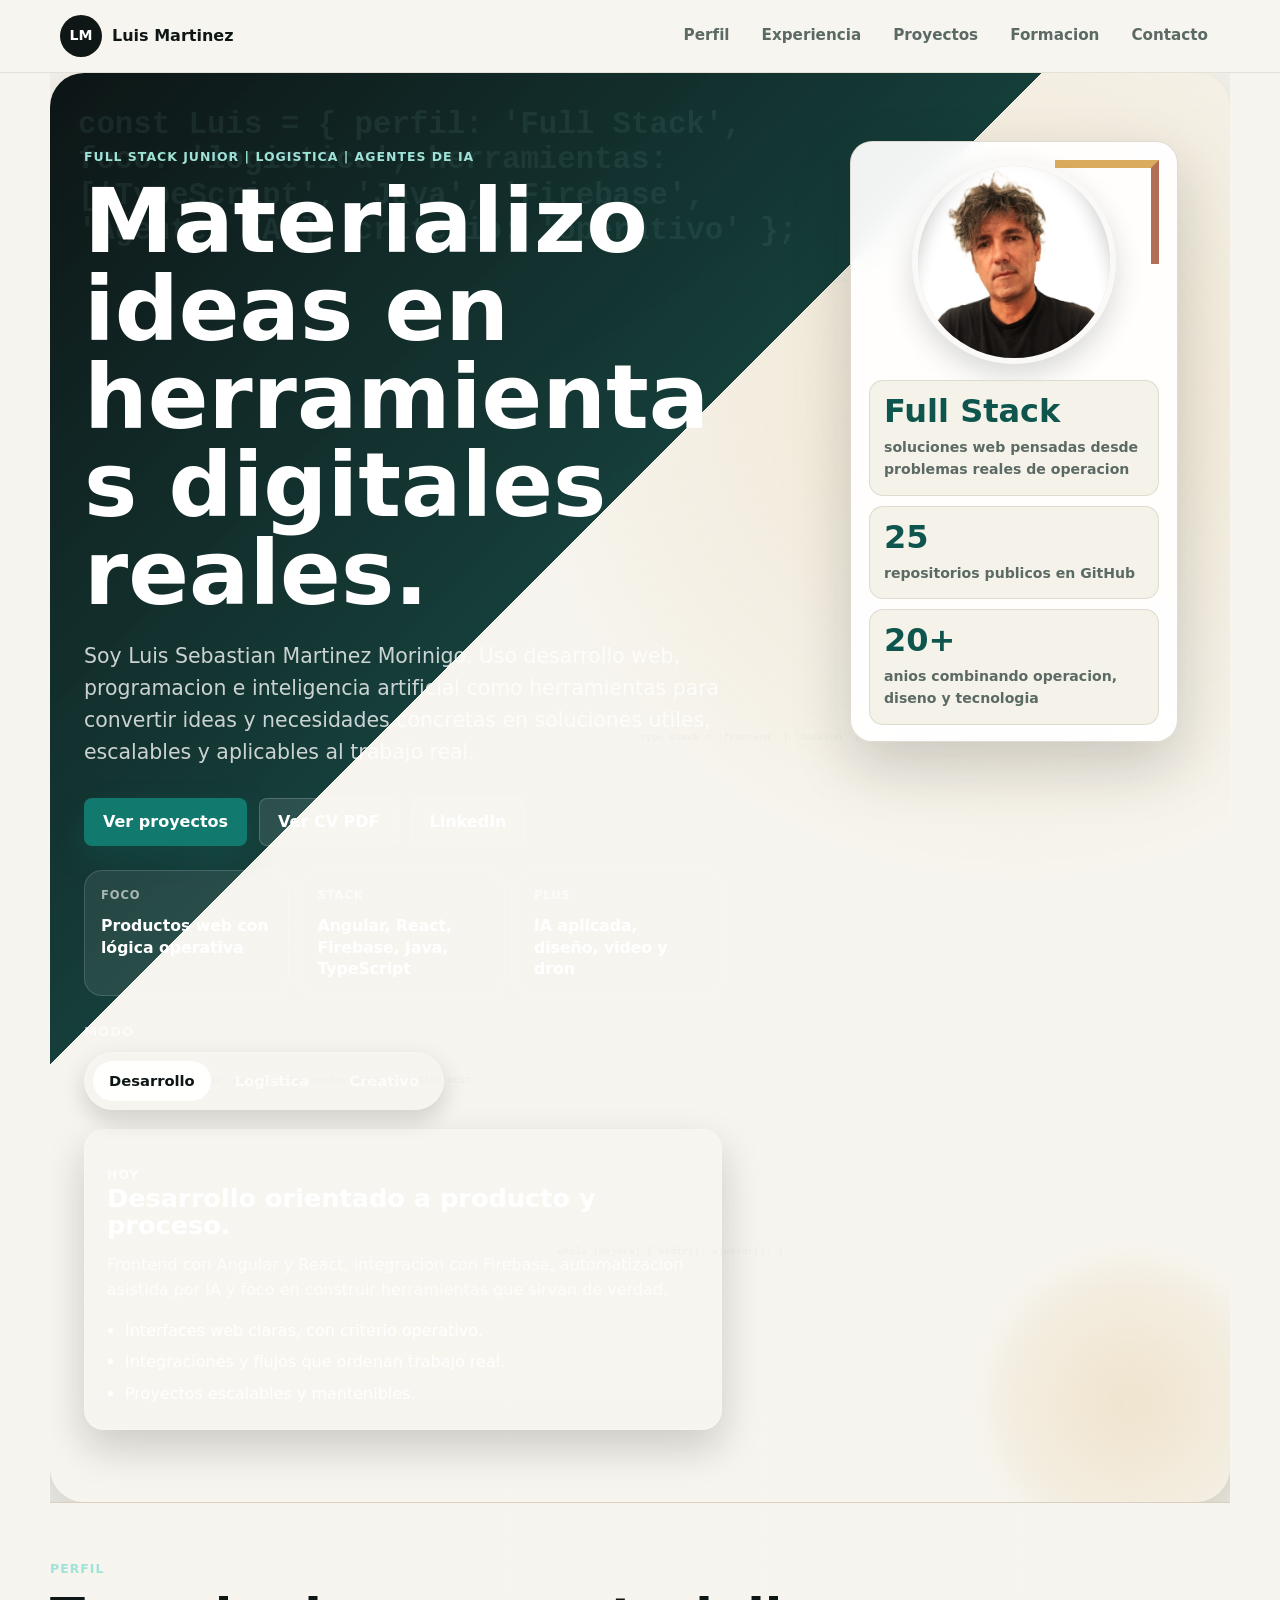
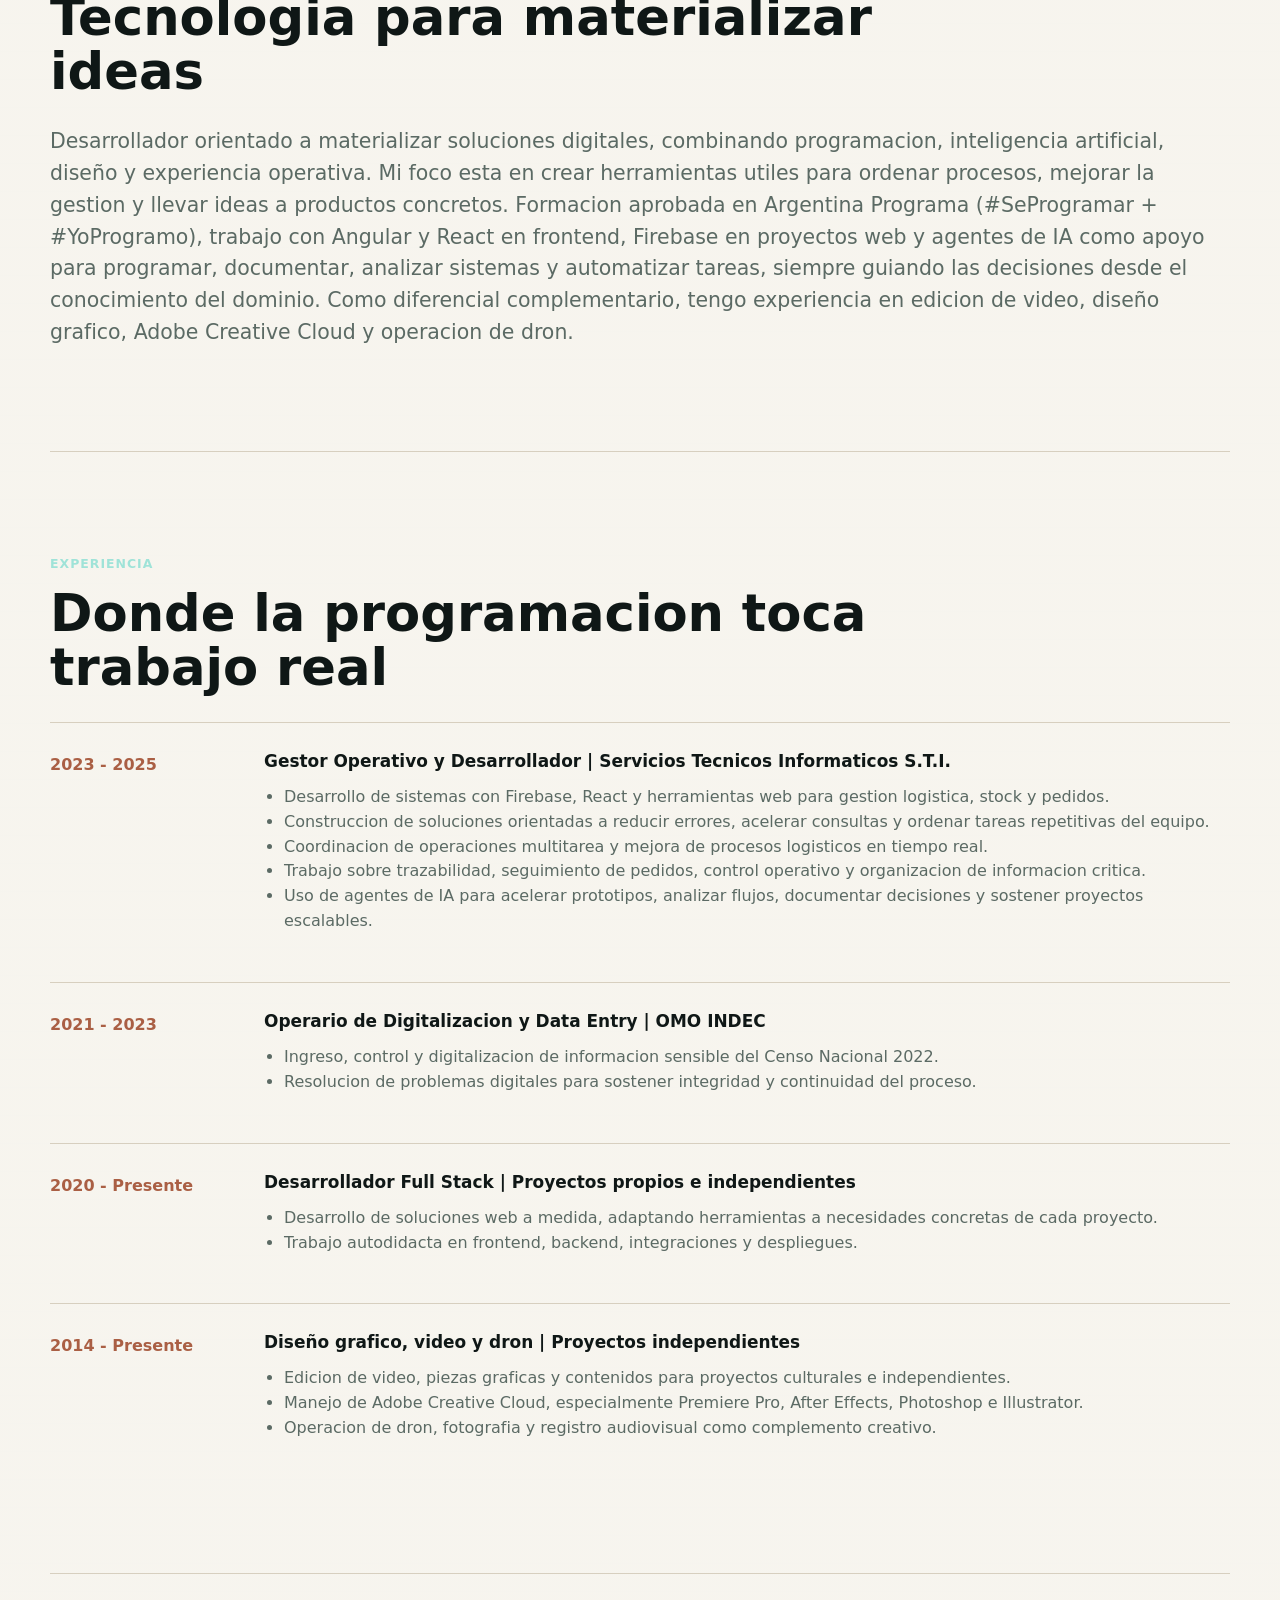
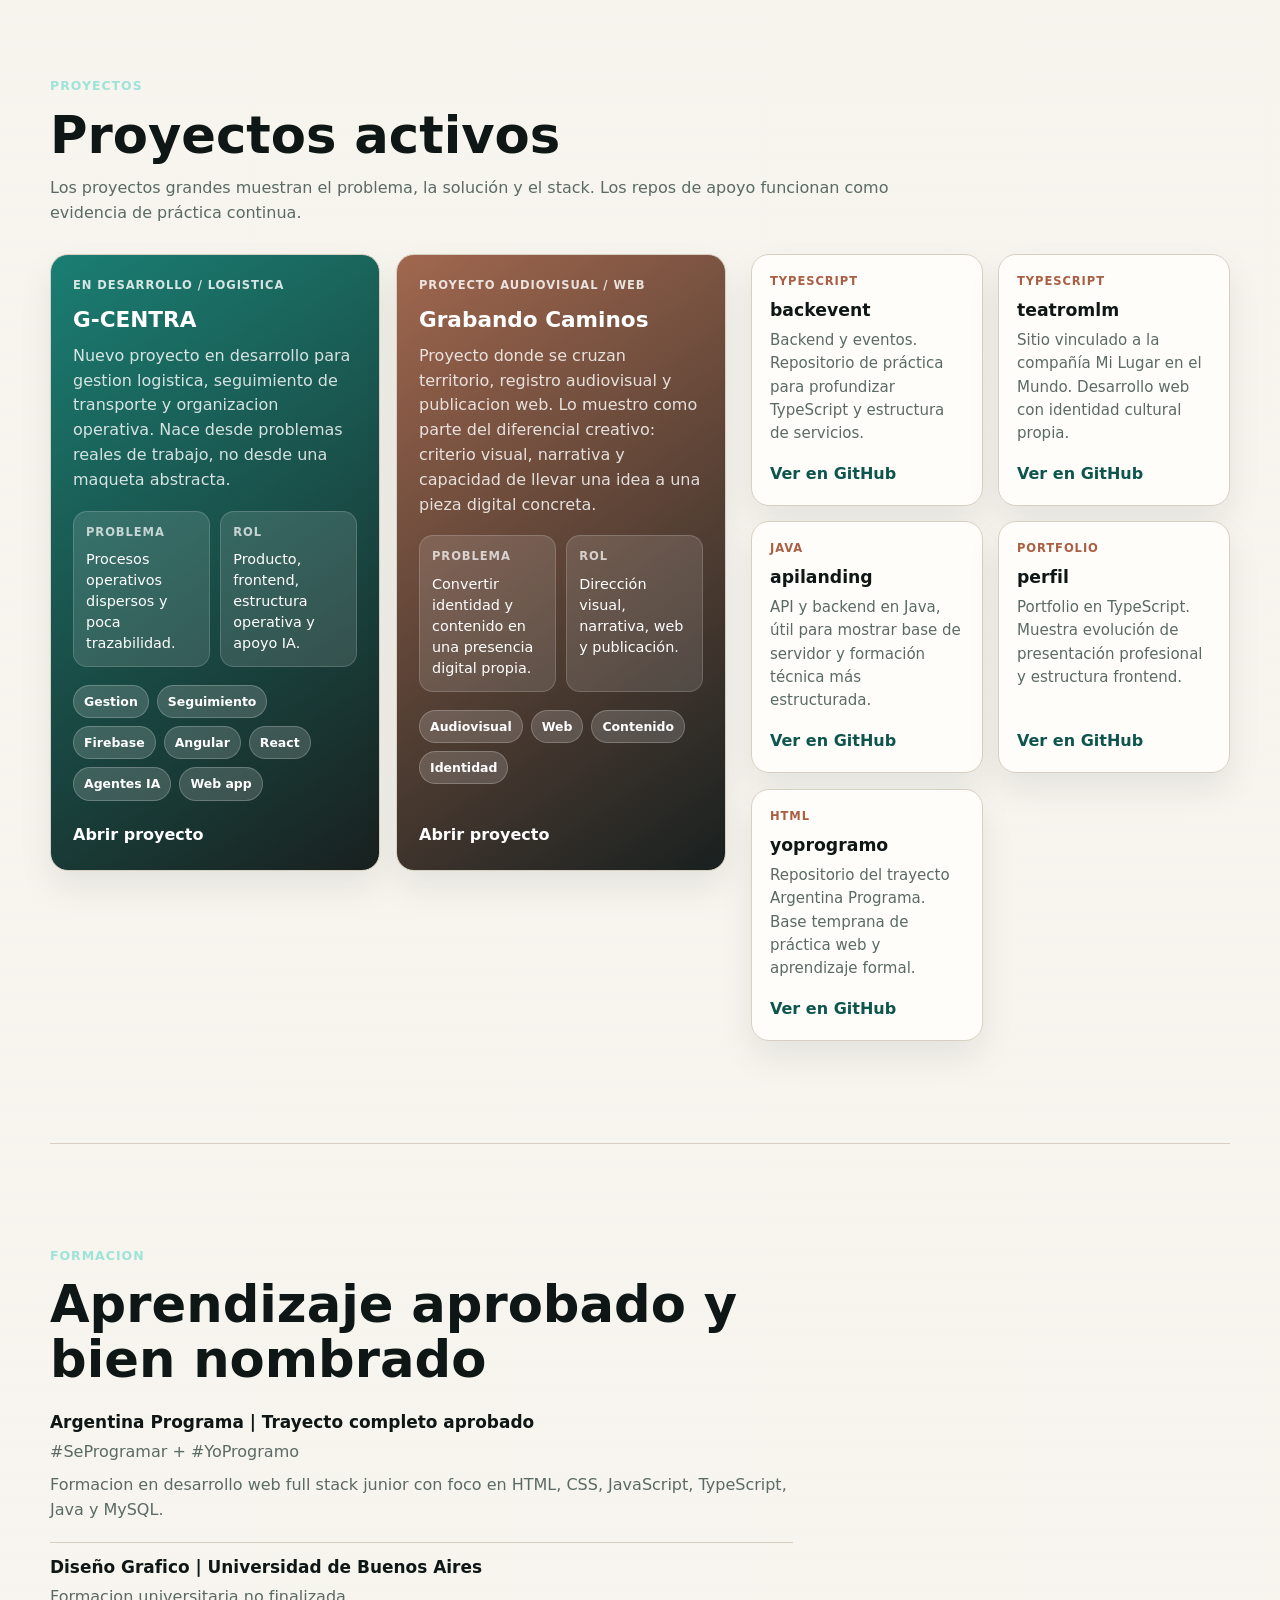
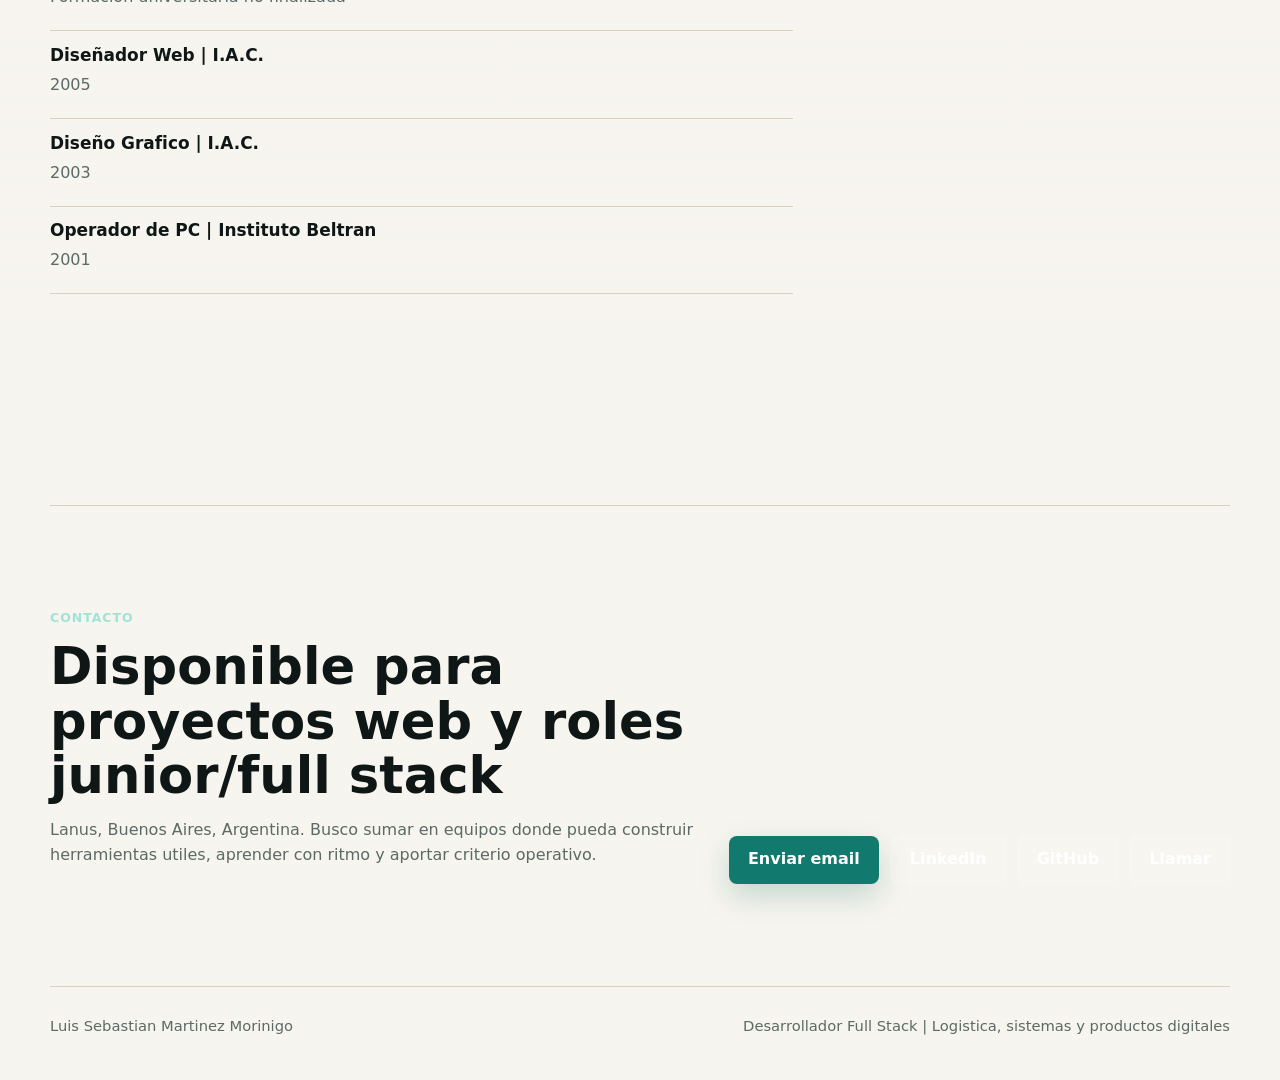
==== public/index.html @ f6c33ccc "Ajusta cortes y quiebres responsive del CV" ====
<!doctype html>
<html lang="es">
  <head>
    <meta charset="utf-8" />
    <meta name="viewport" content="width=device-width, initial-scale=1" />
    <meta
      name="description"
      content="CV web de Luis Sebastian Martinez Morinigo, desarrollador full stack con experiencia en logistica, digitalizacion de procesos y produccion audiovisual."
    />
    <title>Luis Martinez | Desarrollador Full Stack</title>
    <link rel="stylesheet" href="./styles.css?v=13" />
  </head>
  <body class="portfolio-cv">
    <header class="site-header" id="inicio">
      <nav class="nav" aria-label="Navegacion principal">
        <a class="brand" href="#inicio" aria-label="Ir al inicio">
          <span class="brand-mark">LM</span>
          <span>Luis Martinez</span>
        </a>
        <button class="menu-button" type="button" aria-label="Abrir menu" aria-expanded="false">
          <span></span>
          <span></span>
          <span></span>
        </button>
        <div class="nav-links">
          <a href="#perfil">Perfil</a>
          <a href="#experiencia">Experiencia</a>
          <a href="#proyectos">Proyectos</a>
          <a href="#formacion">Formacion</a>
          <a href="#contacto">Contacto</a>
        </div>
      </nav>
    </header>

    <main>
      <section class="hero" aria-labelledby="hero-title">
        <div class="hero-surface" aria-hidden="true"></div>
        <div class="code-rain" aria-hidden="true">
          <span>const rutas = monitor('logistica');</span>
          <span>agent.plan({ contexto: 'operacion', foco: 'trazabilidad' });</span>
          <span>SELECT estado, destino FROM envios ORDER BY salida DESC;</span>
          <span>if (problemaReal) buildSolution();</span>
          <span>type Stack = 'frontend' | 'backend' | 'firebase';</span>
          <span>while (mejora) { medir(); ajustar(); }</span>
        </div>
        <div class="hero-copy reveal-item">
          <p class="eyebrow">Full Stack Junior | Logistica | Agentes de IA</p>
          <h1 id="hero-title">Materializo ideas en herramientas digitales reales.</h1>
          <p class="hero-text">
            Soy Luis Sebastian Martinez Morinigo. Uso desarrollo web, programacion
            e inteligencia artificial como herramientas para convertir ideas y
            necesidades concretas en soluciones utiles, escalables y aplicables al
            trabajo real.
          </p>
          <div class="hero-actions">
            <a class="button primary" href="#proyectos">Ver proyectos</a>
            <a class="button secondary" href="./assets/Luis-Martinez-CV.pdf" target="_blank" rel="noreferrer">
              Ver CV PDF
            </a>
            <a class="button secondary" href="https://www.linkedin.com/in/luis-sebastian-morinigo-61b12622a/" target="_blank" rel="noreferrer">
              LinkedIn
            </a>
          </div>

          <div class="hero-strip">
            <article>
              <span class="strip-label">Foco</span>
              <strong>Productos web con lógica operativa</strong>
            </article>
            <article>
              <span class="strip-label">Stack</span>
              <strong>Angular, React, Firebase, Java, TypeScript</strong>
            </article>
            <article>
              <span class="strip-label">Plus</span>
              <strong>IA aplicada, diseño, video y dron</strong>
            </article>
          </div>

          <div class="focus-switcher reveal-item" aria-label="Cambiar foco del perfil">
            <span class="switcher-label">Modo</span>
            <div class="segmented-control" role="tablist" aria-label="Foco profesional">
              <button class="segment is-active" type="button" role="tab" aria-selected="true" data-focus-trigger="desarrollo">Desarrollo</button>
              <button class="segment" type="button" role="tab" aria-selected="false" data-focus-trigger="logistica">Logistica</button>
              <button class="segment" type="button" role="tab" aria-selected="false" data-focus-trigger="creativo">Creativo</button>
            </div>
          </div>

          <div class="focus-panels reveal-item">
            <article class="focus-panel is-active" data-focus-panel="desarrollo">
              <p class="focus-kicker">Hoy</p>
              <h2>Desarrollo orientado a producto y proceso.</h2>
              <p>
                Frontend con Angular y React, integracion con Firebase, automatizacion asistida por IA
                y foco en construir herramientas que sirvan de verdad.
              </p>
              <ul class="focus-points">
                <li>Interfaces web claras, con criterio operativo.</li>
                <li>Integraciones y flujos que ordenan trabajo real.</li>
                <li>Proyectos escalables y mantenibles.</li>
              </ul>
            </article>

            <article class="focus-panel" data-focus-panel="logistica">
              <p class="focus-kicker">Experiencia</p>
              <h2>Operacion, trazabilidad y mejora continua.</h2>
              <p>
                Mi base viene de coordinar tareas, ordenar informacion critica, seguir pedidos
                y entender cómo se rompe un proceso cuando la herramienta no acompaña.
              </p>
              <ul class="focus-points">
                <li>Stock, pedidos y seguimiento.</li>
                <li>Procesos multitarea en tiempo real.</li>
                <li>Herramientas pensadas desde el uso cotidiano.</li>
              </ul>
            </article>

            <article class="focus-panel" data-focus-panel="creativo">
              <p class="focus-kicker">Diferencial</p>
              <h2>Diseño, video y narrativa como capa extra.</h2>
              <p>
                Sumé audiovisual, diseño grafico y dron como herramientas para comunicar mejor,
                presentar mejor y construir experiencias digitales con mas identidad.
              </p>
              <ul class="focus-points">
                <li>Adobe Creative Cloud y edición.</li>
                <li>Mirada visual para productos digitales.</li>
                <li>Capacidad de contar y mostrar proyectos.</li>
              </ul>
            </article>
          </div>
        </div>

        <aside class="hero-panel reveal-item" aria-label="Resumen profesional">
          <img
            class="avatar"
            src="./assets/foto-luis-v5.jpeg"
            alt="Foto de perfil de Luis Martinez"
          />
          <div class="metric-grid">
            <div>
              <strong>Full Stack</strong>
              <span>soluciones web pensadas desde problemas reales de operacion</span>
            </div>
            <div>
              <strong>25</strong>
              <span>repositorios publicos en GitHub</span>
            </div>
            <div>
              <strong>20+</strong>
              <span>anios combinando operacion, diseno y tecnologia</span>
            </div>
          </div>
        </aside>
      </section>

      <section class="section compact" id="perfil" aria-labelledby="perfil-title">
        <div class="section-heading">
          <p class="eyebrow">Perfil</p>
            <h2 id="perfil-title">Tecnologia para materializar ideas</h2>
        </div>
        <p class="lead">
          Desarrollador orientado a materializar soluciones digitales, combinando
          programacion, inteligencia artificial, diseño y experiencia operativa.
          Mi foco esta en crear herramientas utiles para ordenar procesos,
          mejorar la gestion y llevar ideas a productos concretos. Formacion
          aprobada en Argentina Programa (#SeProgramar + #YoProgramo), trabajo
          con Angular y React en frontend, Firebase en proyectos web y agentes de
          IA como apoyo para programar, documentar, analizar sistemas y
          automatizar tareas, siempre guiando las decisiones desde el conocimiento
          del dominio. Como diferencial complementario, tengo experiencia en
          edicion de video, diseño grafico, Adobe Creative Cloud y operacion de
          dron.
        </p>
      </section>

      <section class="section" id="experiencia" aria-labelledby="experiencia-title">
        <div class="section-heading">
          <p class="eyebrow">Experiencia</p>
          <h2 id="experiencia-title">Donde la programacion toca trabajo real</h2>
        </div>

        <div class="timeline">
          <article class="timeline-item reveal-item">
            <div class="timeline-date">2023 - 2025</div>
            <div class="timeline-content">
              <h3>Gestor Operativo y Desarrollador | Servicios Tecnicos Informaticos S.T.I.</h3>
              <ul>
                <li>Desarrollo de sistemas con Firebase, React y herramientas web para gestion logistica, stock y pedidos.</li>
                <li>Construccion de soluciones orientadas a reducir errores, acelerar consultas y ordenar tareas repetitivas del equipo.</li>
                <li>Coordinacion de operaciones multitarea y mejora de procesos logisticos en tiempo real.</li>
                <li>Trabajo sobre trazabilidad, seguimiento de pedidos, control operativo y organizacion de informacion critica.</li>
                <li>Uso de agentes de IA para acelerar prototipos, analizar flujos, documentar decisiones y sostener proyectos escalables.</li>
              </ul>
            </div>
          </article>

          <article class="timeline-item reveal-item">
            <div class="timeline-date">2021 - 2023</div>
            <div class="timeline-content">
              <h3>Operario de Digitalizacion y Data Entry | OMO INDEC</h3>
              <ul>
                <li>Ingreso, control y digitalizacion de informacion sensible del Censo Nacional 2022.</li>
                <li>Resolucion de problemas digitales para sostener integridad y continuidad del proceso.</li>
              </ul>
            </div>
          </article>

          <article class="timeline-item reveal-item">
            <div class="timeline-date">2020 - Presente</div>
            <div class="timeline-content">
              <h3>Desarrollador Full Stack | Proyectos propios e independientes</h3>
              <ul>
                <li>Desarrollo de soluciones web a medida, adaptando herramientas a necesidades concretas de cada proyecto.</li>
                <li>Trabajo autodidacta en frontend, backend, integraciones y despliegues.</li>
              </ul>
            </div>
          </article>

          <article class="timeline-item reveal-item">
            <div class="timeline-date">2014 - Presente</div>
            <div class="timeline-content">
              <h3>Diseño grafico, video y dron | Proyectos independientes</h3>
              <ul>
                <li>Edicion de video, piezas graficas y contenidos para proyectos culturales e independientes.</li>
                <li>Manejo de Adobe Creative Cloud, especialmente Premiere Pro, After Effects, Photoshop e Illustrator.</li>
                <li>Operacion de dron, fotografia y registro audiovisual como complemento creativo.</li>
              </ul>
            </div>
          </article>
        </div>
      </section>

      <section class="section" id="proyectos" aria-labelledby="proyectos-title">
        <div class="section-heading">
          <p class="eyebrow">Proyectos</p>
          <h2 id="proyectos-title">Proyectos activos</h2>
          <p class="section-intro">
            Los proyectos grandes muestran el problema, la solución y el stack. Los repos de apoyo
            funcionan como evidencia de práctica continua.
          </p>
        </div>

        <div class="project-layout">
          <div class="project-featured-grid">
            <article class="project-card featured reveal-item">
              <div class="project-tag">En desarrollo / logistica</div>
              <h3>G-CENTRA</h3>
              <p>
                Nuevo proyecto en desarrollo para gestion logistica, seguimiento de
                transporte y organizacion operativa. Nace desde problemas reales de
                trabajo, no desde una maqueta abstracta.
              </p>
              <dl class="case-meta">
                <div>
                  <dt>Problema</dt>
                  <dd>Procesos operativos dispersos y poca trazabilidad.</dd>
                </div>
                <div>
                  <dt>Rol</dt>
                  <dd>Producto, frontend, estructura operativa y apoyo IA.</dd>
                </div>
              </dl>
              <div class="stack">
                <span>Gestion</span>
                <span>Seguimiento</span>
                <span>Firebase</span>
                <span>Angular</span>
                <span>React</span>
                <span>Agentes IA</span>
                <span>Web app</span>
              </div>
              <a href="https://g-centra-app.web.app" target="_blank" rel="noreferrer">Abrir proyecto</a>
            </article>

            <article class="project-card featured warm reveal-item">
              <div class="project-tag">Proyecto audiovisual / web</div>
              <h3>Grabando Caminos</h3>
              <p>
                Proyecto donde se cruzan territorio, registro audiovisual y
                publicacion web. Lo muestro como parte del diferencial creativo:
                criterio visual, narrativa y capacidad de llevar una idea a una
                pieza digital concreta.
              </p>
              <dl class="case-meta">
                <div>
                  <dt>Problema</dt>
                  <dd>Convertir identidad y contenido en una presencia digital propia.</dd>
                </div>
                <div>
                  <dt>Rol</dt>
                  <dd>Dirección visual, narrativa, web y publicación.</dd>
                </div>
              </dl>
              <div class="stack">
                <span>Audiovisual</span>
                <span>Web</span>
                <span>Contenido</span>
                <span>Identidad</span>
              </div>
              <a href="https://grabando-caminos.web.app" target="_blank" rel="noreferrer">Abrir proyecto</a>
            </article>
          </div>

          <div class="project-support-grid">
            <article class="project-card compact reveal-item">
              <div class="project-tag">TypeScript</div>
              <h3>backevent</h3>
              <p>Backend y eventos. Repositorio de práctica para profundizar TypeScript y estructura de servicios.</p>
              <a href="https://github.com/LuisMistic/backevent" target="_blank" rel="noreferrer">Ver en GitHub</a>
            </article>

            <article class="project-card compact reveal-item">
              <div class="project-tag">TypeScript</div>
              <h3>teatromlm</h3>
              <p>Sitio vinculado a la compañía Mi Lugar en el Mundo. Desarrollo web con identidad cultural propia.</p>
              <a href="https://github.com/LuisMistic/teatromlm" target="_blank" rel="noreferrer">Ver en GitHub</a>
            </article>

            <article class="project-card compact reveal-item">
              <div class="project-tag">Java</div>
              <h3>apilanding</h3>
              <p>API y backend en Java, útil para mostrar base de servidor y formación técnica más estructurada.</p>
              <a href="https://github.com/LuisMistic/apilanding" target="_blank" rel="noreferrer">Ver en GitHub</a>
            </article>

            <article class="project-card compact reveal-item">
              <div class="project-tag">Portfolio</div>
              <h3>perfil</h3>
              <p>Portfolio en TypeScript. Muestra evolución de presentación profesional y estructura frontend.</p>
              <a href="https://github.com/LuisMistic/perfil" target="_blank" rel="noreferrer">Ver en GitHub</a>
            </article>

            <article class="project-card compact reveal-item">
              <div class="project-tag">HTML</div>
              <h3>yoprogramo</h3>
              <p>Repositorio del trayecto Argentina Programa. Base temprana de práctica web y aprendizaje formal.</p>
              <a href="https://github.com/LuisMistic/yoprogramo" target="_blank" rel="noreferrer">Ver en GitHub</a>
            </article>
          </div>
        </div>
      </section>

      <section class="section split" id="formacion" aria-labelledby="formacion-title">
        <div>
          <div class="section-heading">
            <p class="eyebrow">Formacion</p>
            <h2 id="formacion-title">Aprendizaje aprobado y bien nombrado</h2>
          </div>
          <div class="education-list">
            <article class="reveal-item">
              <h3>Argentina Programa | Trayecto completo aprobado</h3>
              <p>#SeProgramar + #YoProgramo</p>
              <p>Formacion en desarrollo web full stack junior con foco en HTML, CSS, JavaScript, TypeScript, Java y MySQL.</p>
            </article>
            <article class="reveal-item">
              <h3>Diseño Grafico | Universidad de Buenos Aires</h3>
              <p>Formacion universitaria no finalizada</p>
            </article>
            <article class="reveal-item">
              <h3>Diseñador Web | I.A.C.</h3>
              <p>2005</p>
            </article>
            <article class="reveal-item">
              <h3>Diseño Grafico | I.A.C.</h3>
              <p>2003</p>
            </article>
            <article class="reveal-item">
              <h3>Operador de PC | Instituto Beltran</h3>
              <p>2001</p>
            </article>
          </div>
        </div>

        <div class="skills-panel reveal-item" aria-label="Competencias tecnicas">
          <h3>Competencias tecnicas</h3>
          <dl>
            <div>
              <dt>Frontend</dt>
              <dd>HTML, CSS, JavaScript, TypeScript, Angular, React</dd>
            </div>
            <div>
              <dt>Backend</dt>
              <dd>Java, Node.js</dd>
            </div>
            <div>
              <dt>Bases de datos</dt>
              <dd>MySQL, SQL, Firebase</dd>
            </div>
            <div>
              <dt>Herramientas</dt>
              <dd>Git, GitHub, Firebase Hosting, interfaces web</dd>
            </div>
            <div>
              <dt>Plus creativo</dt>
              <dd>Edicion de video, Adobe Creative Cloud, fotografia, piloto de dron y diseño grafico</dd>
            </div>
            <div>
              <dt>Aprendizaje</dt>
              <dd>Formacion tecnica, experiencia practica y desarrollo autodidacta constante</dd>
            </div>
          </dl>
        </div>
      </section>

      <section class="section contact" id="contacto" aria-labelledby="contacto-title">
        <div>
          <p class="eyebrow">Contacto</p>
          <h2 id="contacto-title">Disponible para proyectos web y roles junior/full stack</h2>
          <p>
            Lanus, Buenos Aires, Argentina. Busco sumar en equipos donde pueda
            construir herramientas utiles, aprender con ritmo y aportar criterio operativo.
          </p>
        </div>
        <div class="contact-actions">
          <a class="button primary" href="mailto:luis.escalada@hotmail.com">Enviar email</a>
          <a class="button secondary" href="https://www.linkedin.com/in/luis-sebastian-morinigo-61b12622a/" target="_blank" rel="noreferrer">LinkedIn</a>
          <a class="button secondary" href="https://github.com/LuisMistic" target="_blank" rel="noreferrer">GitHub</a>
          <a class="button secondary" href="tel:+5491153224671">Llamar</a>
        </div>
      </section>
    </main>

    <footer class="footer">
      <p>Luis Sebastian Martinez Morinigo</p>
      <p>Desarrollador Full Stack | Logistica, sistemas y productos digitales</p>
    </footer>

    <script src="./script.js?v=7"></script>
  </body>
</html>
---- public/styles.css ----
:root {
  color-scheme: light;
  --ink: #16201d;
  --muted: #62716b;
  --paper: #f7f5ef;
  --surface: #ffffff;
  --line: #ddd8cc;
  --teal: #0e6f64;
  --teal-dark: #0a4c46;
  --amber: #d9932f;
  --clay: #aa5f44;
  --shadow: 0 20px 60px rgba(22, 32, 29, 0.12);
  --radius: 8px;
}

* {
  box-sizing: border-box;
}

html {
  scroll-behavior: smooth;
  scroll-padding-top: 118px;
}

section[id],
[id="inicio"] {
  scroll-margin-top: 112px;
}

body {
  margin: 0;
  background:
    linear-gradient(rgba(247, 245, 239, 0.9), rgba(247, 245, 239, 0.95)),
    repeating-linear-gradient(
      0deg,
      rgba(14, 111, 100, 0.05) 0,
      rgba(14, 111, 100, 0.05) 1px,
      transparent 1px,
      transparent 28px
    ),
    var(--paper);
  color: var(--ink);
  font-family:
    Inter, ui-sans-serif, system-ui, -apple-system, BlinkMacSystemFont, "Segoe UI",
    sans-serif;
  line-height: 1.55;
}

a {
  color: inherit;
  text-decoration: none;
}

img {
  display: block;
  max-width: 100%;
}

.site-header {
  position: sticky;
  top: 0;
  z-index: 20;
  background: rgba(247, 245, 239, 0.88);
  border-bottom: 1px solid rgba(221, 216, 204, 0.72);
  backdrop-filter: blur(16px);
}

.nav {
  width: min(1160px, calc(100% - 32px));
  min-height: 72px;
  margin: 0 auto;
  display: flex;
  align-items: center;
  justify-content: space-between;
  gap: 24px;
}

.brand,
.nav-links {
  display: flex;
  align-items: center;
}

.brand {
  gap: 10px;
  font-weight: 800;
}

.brand-mark {
  width: 42px;
  height: 42px;
  display: grid;
  place-items: center;
  background: var(--ink);
  color: #fff;
  border-radius: 50%;
  font-size: 0.88rem;
  letter-spacing: 0;
}

.nav-links {
  gap: 8px;
}

.nav-links a {
  min-height: 40px;
  display: inline-flex;
  align-items: center;
  padding: 0 12px;
  border-radius: 999px;
  color: var(--muted);
  font-size: 0.95rem;
  font-weight: 700;
}

.nav-links a:hover,
.nav-links a:focus-visible {
  background: rgba(14, 111, 100, 0.1);
  color: var(--teal-dark);
}

.menu-button {
  width: 44px;
  height: 44px;
  display: none;
  place-items: center;
  border: 1px solid var(--line);
  background: var(--surface);
  border-radius: 999px;
  cursor: pointer;
}

.menu-button span {
  width: 18px;
  height: 2px;
  grid-area: 1 / 1;
  background: var(--ink);
  border-radius: 999px;
  transition: transform 180ms ease, opacity 180ms ease;
}

.menu-button span:nth-child(1) {
  transform: translateY(-6px);
}

.menu-button span:nth-child(3) {
  transform: translateY(6px);
}

.menu-open .menu-button span:nth-child(1) {
  transform: rotate(45deg);
}

.menu-open .menu-button span:nth-child(2) {
  opacity: 0;
}

.menu-open .menu-button span:nth-child(3) {
  transform: rotate(-45deg);
}

.hero {
  position: relative;
  overflow: hidden;
  width: min(1160px, calc(100% - 32px));
  min-height: calc(100svh - 72px);
  margin: 0 auto;
  padding: clamp(36px, 6vw, 72px) 0 76px;
  display: grid;
  grid-template-columns: minmax(0, 1.05fr) minmax(320px, 0.7fr);
  align-items: start;
  gap: clamp(32px, 6vw, 80px);
}

.hero::before {
  content: "const Luis = { perfil: 'Full Stack', foco: 'logistica', herramientas: ['TypeScript', 'Java', 'Firebase', 'Agentes IA'], criterio: 'operativo' };";
  position: absolute;
  inset: 30px auto auto 0;
  z-index: -1;
  max-width: 980px;
  color: rgba(14, 111, 100, 0.06);
  font-family: "Cascadia Code", "Fira Code", ui-monospace, SFMono-Regular, Consolas, monospace;
  font-size: clamp(1.2rem, 3vw, 3rem);
  font-weight: 800;
  line-height: 1.15;
  overflow-wrap: anywhere;
  animation: drift 24s ease-in-out infinite;
}

.hero::after {
  content: "";
  position: absolute;
  inset: auto -80px -60px auto;
  width: 340px;
  height: 340px;
  border-radius: 50%;
  background:
    radial-gradient(circle at center, rgba(14, 111, 100, 0.16), rgba(14, 111, 100, 0));
  filter: blur(12px);
  z-index: -1;
  animation: pulseGlow 8s ease-in-out infinite;
}

.hero-copy {
  max-width: 760px;
  position: relative;
  z-index: 1;
  padding-top: clamp(18px, 2vw, 28px);
}

.code-rain {
  position: absolute;
  inset: 0;
  pointer-events: none;
  z-index: 0;
  overflow: hidden;
  opacity: 0.34;
}

.code-rain span {
  position: absolute;
  left: var(--left);
  top: var(--top);
  color: rgba(14, 111, 100, 0.11);
  font-family: "Cascadia Code", "Fira Code", ui-monospace, SFMono-Regular, Consolas, monospace;
  font-size: clamp(0.62rem, 0.72vw, 0.82rem);
  font-weight: 600;
  white-space: nowrap;
  animation: floatCode var(--duration) ease-in-out infinite;
  animation-delay: var(--delay);
}

.code-rain span:nth-child(1) {
  --left: 2%;
  --top: 10%;
  --duration: 18s;
  --delay: -2s;
}

.code-rain span:nth-child(2) {
  --left: 18%;
  --top: 28%;
  --duration: 23s;
  --delay: -7s;
}

.code-rain span:nth-child(3) {
  --left: 8%;
  --top: 70%;
  --duration: 21s;
  --delay: -11s;
}

.code-rain span:nth-child(4) {
  --left: 55%;
  --top: 14%;
  --duration: 19s;
  --delay: -6s;
}

.code-rain span:nth-child(5) {
  --left: 50%;
  --top: 46%;
  --duration: 24s;
  --delay: -4s;
}

.code-rain span:nth-child(6) {
  --left: 43%;
  --top: 82%;
  --duration: 20s;
  --delay: -9s;
}

.eyebrow {
  margin: 0 0 12px;
  color: var(--teal);
  font-size: 0.78rem;
  font-weight: 900;
  letter-spacing: 0.08em;
  text-transform: uppercase;
}

h1,
h2,
h3,
p {
  overflow-wrap: anywhere;
}

h1,
h2,
h3 {
  margin: 0;
  line-height: 1.06;
}

h1 {
  max-width: 760px;
  font-size: clamp(3rem, 7vw, 6.8rem);
}

h2 {
  font-size: clamp(2rem, 4vw, 4rem);
}

h3 {
  font-size: 1.06rem;
}

.hero-text,
.lead {
  margin: 24px 0 0;
  color: var(--muted);
  font-size: clamp(1.05rem, 1.6vw, 1.28rem);
}

.hero-actions,
.contact-actions {
  margin-top: 30px;
  display: flex;
  flex-wrap: wrap;
  gap: 12px;
}

.focus-switcher {
  margin-top: 26px;
  display: grid;
  gap: 10px;
}

.switcher-label {
  color: var(--muted);
  font-size: 0.82rem;
  font-weight: 800;
  text-transform: uppercase;
  letter-spacing: 0.08em;
}

.segmented-control {
  width: fit-content;
  max-width: 100%;
  display: inline-flex;
  flex-wrap: wrap;
  gap: 8px;
  padding: 8px;
  background: rgba(255, 255, 255, 0.72);
  border: 1px solid rgba(221, 216, 204, 0.92);
  border-radius: 999px;
  box-shadow: 0 10px 24px rgba(22, 32, 29, 0.06);
}

.segment {
  min-height: 40px;
  padding: 0 16px;
  border: 0;
  border-radius: 999px;
  background: transparent;
  color: var(--muted);
  font: inherit;
  font-size: 0.92rem;
  font-weight: 800;
  cursor: pointer;
}

.segment.is-active {
  background: var(--ink);
  color: #fff;
}

.focus-panels {
  position: relative;
  margin-top: 18px;
}

.focus-panel {
  display: none;
  padding: 22px;
  background:
    linear-gradient(180deg, rgba(255, 255, 255, 0.92), rgba(248, 245, 238, 0.92));
  border: 1px solid rgba(221, 216, 204, 0.92);
  border-radius: 20px;
  box-shadow: 0 18px 40px rgba(22, 32, 29, 0.08);
}

.focus-panel.is-active {
  display: block;
}

.focus-kicker {
  margin: 0 0 8px;
  color: var(--clay);
  font-size: 0.76rem;
  font-weight: 900;
  letter-spacing: 0.1em;
  text-transform: uppercase;
}

.focus-panel h2 {
  font-size: clamp(1.5rem, 2vw, 2rem);
}

.focus-panel p {
  margin: 14px 0 0;
  color: var(--muted);
}

.focus-points {
  margin: 16px 0 0;
  padding-left: 18px;
  color: var(--ink);
}

.focus-points li + li {
  margin-top: 7px;
}

.button {
  min-height: 48px;
  display: inline-flex;
  align-items: center;
  justify-content: center;
  gap: 10px;
  padding: 0 18px;
  border: 1px solid transparent;
  border-radius: var(--radius);
  font-weight: 900;
  transition: transform 180ms ease, box-shadow 180ms ease, background 180ms ease;
}

.button:hover,
.button:focus-visible {
  transform: translateY(-1px);
}

.button.primary {
  background: var(--teal);
  color: #fff;
  box-shadow: 0 12px 30px rgba(14, 111, 100, 0.22);
}

.button.primary:hover,
.button.primary:focus-visible {
  background: var(--teal-dark);
}

.button.secondary {
  background: rgba(255, 255, 255, 0.78);
  border-color: var(--line);
  color: var(--ink);
}

.hero-panel {
  position: relative;
  justify-self: center;
  align-self: start;
  width: min(100%, 310px);
  margin-top: 2px;
  padding: 18px 18px 16px;
  background: rgba(255, 255, 255, 0.72);
  border: 1px solid rgba(221, 216, 204, 0.9);
  border-radius: 22px;
  box-shadow: var(--shadow);
  backdrop-filter: blur(12px);
  animation: panelFloat 7s ease-in-out infinite;
}

.hero-panel::before {
  content: "";
  position: absolute;
  inset: 18px 18px auto auto;
  width: 96px;
  height: 96px;
  border-top: 8px solid var(--amber);
  border-right: 8px solid var(--clay);
  opacity: 0.9;
}

.avatar {
  width: 204px;
  height: 204px;
  margin: 0 auto;
  object-fit: cover;
  object-position: center 22%;
  border-radius: 50%;
  border: 6px solid rgba(255, 255, 255, 0.82);
  box-shadow: 0 12px 28px rgba(22, 32, 29, 0.16);
  background: #e4dfd1;
}

.metric-grid {
  margin-top: 16px;
  display: grid;
  grid-template-columns: 1fr;
  gap: 10px;
}

.metric-grid div {
  min-height: auto;
  padding: 14px;
  background: rgba(244, 241, 232, 0.92);
  border: 1px solid rgba(221, 216, 204, 0.88);
  border-radius: 14px;
}

.metric-grid strong {
  display: block;
  color: var(--teal-dark);
  font-size: clamp(1.5rem, 3vw, 2rem);
  line-height: 1;
}

.metric-grid span {
  display: block;
  margin-top: 10px;
  color: var(--muted);
  font-size: 0.88rem;
  font-weight: 700;
}

.reveal-item {
  opacity: 0;
  transform: translateY(28px) scale(0.985);
  transition:
    opacity 620ms ease,
    transform 620ms ease;
  will-change: opacity, transform;
}

.reveal-item.is-visible {
  opacity: 1;
  transform: translateY(0) scale(1);
}

@keyframes floatCode {
  0% {
    transform: translate3d(0, 0, 0);
    opacity: 0;
  }
  18%,
  78% {
    opacity: 1;
  }
  100% {
    transform: translate3d(10px, -14px, 0);
    opacity: 0;
  }
}

@keyframes drift {
  0%,
  100% {
    transform: translate3d(0, 0, 0);
  }
  50% {
    transform: translate3d(10px, -6px, 0);
  }
}

@keyframes panelFloat {
  0%,
  100% {
    transform: translateY(0);
  }
  50% {
    transform: translateY(-6px);
  }
}

@keyframes pulseGlow {
  0%,
  100% {
    transform: scale(1);
    opacity: 0.65;
  }
  50% {
    transform: scale(1.08);
    opacity: 1;
  }
}

.section {
  width: min(1160px, calc(100% - 32px));
  margin: 0 auto;
  padding: clamp(68px, 8vw, 108px) 0;
  border-top: 1px solid var(--line);
}

.section.compact {
  padding-top: 56px;
}

.section-heading {
  max-width: 760px;
  margin-bottom: 28px;
}

.section-intro {
  margin: 14px 0 0;
  color: var(--muted);
  font-size: 1rem;
}

.timeline {
  display: grid;
  gap: 18px;
}

.timeline-item {
  display: grid;
  grid-template-columns: 190px minmax(0, 1fr);
  gap: 24px;
  padding: 30px 0;
  border-top: 1px solid var(--line);
}

.timeline-date {
  color: var(--clay);
  font-weight: 900;
}

.timeline-content ul,
.project-card p,
.education-list p,
.contact p {
  color: var(--muted);
}

.timeline-content ul {
  margin: 14px 0 0;
  padding-left: 20px;
}

.project-layout {
  display: grid;
  grid-template-columns: minmax(0, 1.3fr) minmax(320px, 0.92fr);
  gap: 18px;
  align-items: start;
}

.project-featured-grid,
.project-support-grid {
  display: grid;
  gap: 16px;
}

.project-featured-grid {
  grid-template-columns: repeat(2, minmax(0, 1fr));
}

.project-support-grid {
  grid-template-columns: repeat(2, minmax(0, 1fr));
  align-content: start;
}

.project-card {
  min-height: 0;
  padding: 22px;
  display: flex;
  flex-direction: column;
  align-items: flex-start;
  background: var(--surface);
  border: 1px solid var(--line);
  border-radius: var(--radius);
  box-shadow: 0 10px 28px rgba(22, 32, 29, 0.06);
}

.project-card.featured {
  background:
    linear-gradient(135deg, rgba(14, 111, 100, 0.94), rgba(22, 32, 29, 0.94)),
    url("https://images.unsplash.com/photo-1494412685616-a5d310fbb07d?auto=format&fit=crop&w=1200&q=80");
  background-size: cover;
  color: #fff;
}

.project-card.compact {
  min-height: 0;
  padding: 18px;
}

.project-card.compact h3 {
  margin-top: 10px;
  font-size: 1.08rem;
}

.project-card.compact p {
  margin: 10px 0 16px;
  font-size: 0.94rem;
}

.project-card.featured.warm {
  background:
    linear-gradient(135deg, rgba(170, 95, 68, 0.95), rgba(22, 32, 29, 0.92)),
    repeating-linear-gradient(
      135deg,
      rgba(255, 255, 255, 0.06) 0,
      rgba(255, 255, 255, 0.06) 1px,
      transparent 1px,
      transparent 18px
    );
  background-position: center;
}

.project-card.featured p,
.project-card.featured .project-tag {
  color: rgba(255, 255, 255, 0.82);
}

.case-meta {
  width: 100%;
  margin: 0 0 18px;
  display: grid;
  grid-template-columns: repeat(2, minmax(0, 1fr));
  gap: 10px;
}

.case-meta div {
  padding: 12px;
  background: rgba(255, 255, 255, 0.12);
  border: 1px solid rgba(255, 255, 255, 0.16);
  border-radius: 14px;
}

.case-meta dt {
  color: rgba(255, 255, 255, 0.72);
  font-size: 0.72rem;
  font-weight: 900;
  letter-spacing: 0.08em;
  text-transform: uppercase;
}

.case-meta dd {
  margin: 8px 0 0;
  color: #fff;
  font-size: 0.9rem;
  line-height: 1.45;
}

.project-card h3 {
  margin-top: 14px;
  font-size: 1.35rem;
  overflow-wrap: anywhere;
}

.project-card p {
  margin: 12px 0 18px;
  overflow-wrap: anywhere;
}

.project-card a {
  margin-top: auto;
  color: var(--teal-dark);
  font-weight: 900;
}

.project-card.featured a {
  color: #fff;
}

.project-tag {
  color: var(--clay);
  font-size: 0.72rem;
  font-weight: 900;
  letter-spacing: 0.08em;
  text-transform: uppercase;
}

.stack {
  display: flex;
  flex-wrap: wrap;
  gap: 8px;
  margin-bottom: 22px;
}

.stack span {
  padding: 6px 10px;
  background: rgba(255, 255, 255, 0.16);
  border: 1px solid rgba(255, 255, 255, 0.22);
  border-radius: 999px;
  font-size: 0.78rem;
  font-weight: 900;
}

.split {
  display: grid;
  grid-template-columns: minmax(0, 1fr) 360px;
  gap: clamp(28px, 6vw, 80px);
  align-items: start;
}

.education-list {
  display: grid;
  gap: 16px;
}

.education-list article {
  padding-bottom: 20px;
  border-bottom: 1px solid var(--line);
}

.education-list p {
  margin: 8px 0 0;
}

.skills-panel {
  position: sticky;
  top: 96px;
  padding: 24px;
  background: var(--ink);
  color: #fff;
  border-radius: var(--radius);
}

.skills-panel dl {
  display: grid;
  gap: 18px;
  margin: 22px 0 0;
}

.skills-panel div {
  padding-bottom: 16px;
  border-bottom: 1px solid rgba(255, 255, 255, 0.16);
}

.skills-panel dt {
  color: #f2c078;
  font-weight: 900;
}

.skills-panel dd {
  margin: 5px 0 0;
  color: rgba(255, 255, 255, 0.78);
}

.contact {
  display: grid;
  grid-template-columns: minmax(0, 1fr) auto;
  gap: 28px;
  align-items: end;
}

.contact p {
  max-width: 700px;
}

.footer {
  width: min(1160px, calc(100% - 32px));
  margin: 0 auto;
  padding: 28px 0 42px;
  display: flex;
  justify-content: space-between;
  gap: 18px;
  border-top: 1px solid var(--line);
  color: var(--muted);
  font-size: 0.92rem;
}

.footer p {
  margin: 0;
}

@media (max-width: 1080px) {
  .hero-strip {
    grid-template-columns: repeat(2, minmax(0, 1fr));
  }

  .hero-strip article:last-child {
    grid-column: 1 / -1;
  }

  .project-layout {
    grid-template-columns: 1fr;
  }

  .project-support-grid {
    grid-template-columns: repeat(3, minmax(0, 1fr));
  }
}

@media (max-width: 820px) {
  .timeline-item {
    grid-template-columns: 1fr;
    gap: 12px;
  }

  .timeline-date {
    font-size: 0.96rem;
  }

  .project-featured-grid {
    grid-template-columns: 1fr;
  }

  .project-support-grid {
    grid-template-columns: repeat(2, minmax(0, 1fr));
  }
}

@media (max-width: 900px) {
  section[id],
  [id="inicio"] {
    scroll-margin-top: 98px;
  }

  .menu-button {
    display: grid;
  }

  .nav {
    position: relative;
  }

  .nav-links {
    position: absolute;
    top: 62px;
    right: 0;
    width: min(320px, calc(100vw - 32px));
    padding: 10px;
    display: none;
    flex-direction: column;
    align-items: stretch;
    background: var(--surface);
    border: 1px solid var(--line);
    border-radius: var(--radius);
    box-shadow: var(--shadow);
  }

  .menu-open .nav-links {
    display: flex;
  }

  .nav-links a {
    border-radius: var(--radius);
  }

  .hero,
  .split,
  .contact {
    grid-template-columns: 1fr;
  }

  .hero-panel {
    margin-top: 0;
    justify-self: start;
  }

  .hero {
    min-height: auto;
  }

  .project-layout {
    grid-template-columns: 1fr;
  }

  .project-featured-grid,
  .project-support-grid {
    grid-template-columns: repeat(2, minmax(0, 1fr));
  }

  .code-rain span:nth-child(4),
  .code-rain span:nth-child(5),
  .code-rain span:nth-child(6) {
    display: none;
  }

  .skills-panel {
    position: static;
  }
}

@media (max-width: 640px) {
  section[id],
  [id="inicio"] {
    scroll-margin-top: 92px;
  }

  html {
    scroll-padding-top: 96px;
  }

  .nav,
  .hero,
  .section,
  .footer {
    width: min(100% - 24px, 1160px);
  }

  h1 {
    font-size: clamp(2.55rem, 15vw, 4rem);
  }

  .hero-actions,
  .contact-actions {
    flex-direction: column;
  }

  .button {
    width: 100%;
  }

  .segmented-control {
    width: 100%;
    border-radius: 20px;
  }

  .segment {
    flex: 1 1 100%;
  }

  .metric-grid,
  .project-featured-grid,
  .project-support-grid,
  .timeline-item {
    grid-template-columns: 1fr;
  }

  .hero-copy {
    padding-top: 4px;
  }

  .hero-panel {
    justify-self: center;
    margin-left: auto;
    margin-right: auto;
  }

  .case-meta {
    grid-template-columns: 1fr;
  }

  .avatar {
    width: 178px;
    height: 178px;
  }

  .footer {
    flex-direction: column;
  }

  .section {
    padding-top: 58px;
    padding-bottom: 72px;
  }
}

/* Portfolio-CV v3: stronger visual identity without losing CV clarity */
.portfolio-cv {
  --ink: #0f1716;
  --paper: #f4efe5;
  --surface: #fffdfa;
  --line: #d7cfbf;
  --muted: #5b6a64;
  --teal: #11796d;
  --teal-dark: #0d554d;
  --amber: #d6a14b;
  --shadow: 0 24px 70px rgba(15, 23, 22, 0.14);
}

.portfolio-cv .hero {
  width: min(1180px, calc(100% - 24px));
  padding: clamp(20px, 4vw, 40px) 0 72px;
  grid-template-columns: minmax(0, 1.12fr) minmax(330px, 0.72fr);
}

.portfolio-cv .hero-surface {
  position: absolute;
  inset: 0;
  z-index: -3;
  border-radius: 34px;
  background:
    linear-gradient(135deg, rgba(10, 18, 18, 0.99) 0%, rgba(12, 54, 50, 0.96) 38%, rgba(244, 239, 229, 0) 38%),
    radial-gradient(circle at right 18% top 22%, rgba(214, 161, 75, 0.18), rgba(214, 161, 75, 0) 34%);
  box-shadow: 0 28px 90px rgba(10, 18, 18, 0.22);
}

.portfolio-cv .hero::before {
  inset: 34px auto auto 28px;
  z-index: -2;
  max-width: 760px;
  color: rgba(171, 230, 221, 0.08);
  font-size: clamp(1rem, 2.4vw, 2.2rem);
}

.portfolio-cv .hero::after {
  inset: auto -40px -40px auto;
  width: 280px;
  height: 280px;
  z-index: -2;
  background: radial-gradient(circle at center, rgba(214, 161, 75, 0.2), rgba(214, 161, 75, 0));
}

.portfolio-cv .hero-copy {
  padding: 34px 0 0 34px;
  color: #fff;
}

.portfolio-cv .eyebrow {
  color: #9fe3d8;
}

.portfolio-cv .hero h1 {
  max-width: 820px;
  font-size: clamp(3.4rem, 7vw, 7.2rem);
  line-height: 0.98;
}

.portfolio-cv .hero-text {
  max-width: 700px;
  color: rgba(255, 255, 255, 0.78);
}

.portfolio-cv .hero-strip {
  margin-top: 24px;
  display: grid;
  grid-template-columns: repeat(3, minmax(0, 1fr));
  gap: 12px;
}

.portfolio-cv .hero-strip article {
  min-height: 112px;
  padding: 16px;
  background: rgba(255, 255, 255, 0.08);
  border: 1px solid rgba(255, 255, 255, 0.14);
  border-radius: 18px;
  backdrop-filter: blur(12px);
}

.portfolio-cv .strip-label {
  display: block;
  color: rgba(255, 255, 255, 0.6);
  font-size: 0.72rem;
  font-weight: 900;
  letter-spacing: 0.08em;
  text-transform: uppercase;
}

.portfolio-cv .hero-strip strong {
  display: block;
  margin-top: 10px;
  color: #fff;
  font-size: 0.98rem;
  line-height: 1.36;
}

.portfolio-cv .button.secondary {
  background: rgba(255, 255, 255, 0.1);
  border-color: rgba(255, 255, 255, 0.18);
  color: #fff;
}

.portfolio-cv .focus-switcher {
  max-width: 760px;
}

.portfolio-cv .switcher-label {
  color: rgba(255, 255, 255, 0.62);
}

.portfolio-cv .segmented-control {
  background: rgba(255, 255, 255, 0.08);
  border-color: rgba(255, 255, 255, 0.14);
  box-shadow: 0 10px 24px rgba(10, 18, 18, 0.16);
}

.portfolio-cv .segment {
  color: rgba(255, 255, 255, 0.72);
}

.portfolio-cv .segment.is-active {
  background: rgba(255, 255, 255, 0.92);
  color: var(--ink);
}

.portfolio-cv .focus-panel {
  background: linear-gradient(180deg, rgba(255, 255, 255, 0.14), rgba(255, 255, 255, 0.08));
  border-color: rgba(255, 255, 255, 0.14);
  box-shadow: 0 18px 40px rgba(10, 18, 18, 0.18);
  backdrop-filter: blur(12px);
}

.portfolio-cv .focus-kicker {
  color: #f1c67c;
}

.portfolio-cv .focus-panel h2,
.portfolio-cv .focus-points {
  color: #fff;
}

.portfolio-cv .focus-panel p {
  color: rgba(255, 255, 255, 0.8);
}

.portfolio-cv .hero-panel {
  width: min(100%, 328px);
  margin-top: 28px;
  background: rgba(255, 255, 255, 0.94);
  backdrop-filter: blur(16px);
  box-shadow: 0 24px 60px rgba(10, 18, 18, 0.18);
}

.portfolio-cv .section {
  width: min(1180px, calc(100% - 24px));
}

.portfolio-cv .section-heading {
  max-width: 860px;
}

.portfolio-cv .section-heading h2 {
  font-size: clamp(2.1rem, 4vw, 4.4rem);
}

.portfolio-cv .project-layout {
  gap: 24px;
}

.portfolio-cv .project-card {
  border-radius: 18px;
  box-shadow: 0 16px 34px rgba(15, 23, 22, 0.08);
  transition: transform 220ms ease, box-shadow 220ms ease, border-color 220ms ease;
}

.portfolio-cv .project-card:hover {
  transform: translateY(-4px);
  box-shadow: 0 24px 46px rgba(15, 23, 22, 0.14);
  border-color: rgba(17, 121, 109, 0.22);
}

.portfolio-cv .project-card.featured {
  background:
    linear-gradient(145deg, rgba(17, 121, 109, 0.96), rgba(15, 23, 22, 0.96)),
    url("https://images.unsplash.com/photo-1494412685616-a5d310fbb07d?auto=format&fit=crop&w=1200&q=80");
}

.portfolio-cv .project-card.featured.warm {
  background:
    linear-gradient(145deg, rgba(157, 97, 71, 0.96), rgba(15, 23, 22, 0.96)),
    repeating-linear-gradient(
      135deg,
      rgba(255, 255, 255, 0.06) 0,
      rgba(255, 255, 255, 0.06) 1px,
      transparent 1px,
      transparent 18px
    );
}

.portfolio-cv .project-card.compact {
  min-height: 0;
  height: 100%;
}

.portfolio-cv .case-meta div {
  background: rgba(255, 255, 255, 0.12);
}

.portfolio-cv .skills-panel {
  border-radius: 18px;
  box-shadow: 0 20px 46px rgba(15, 23, 22, 0.16);
}

.portfolio-cv .footer {
  width: min(1180px, calc(100% - 24px));
}

@media (max-width: 900px) {
  .portfolio-cv .hero {
    grid-template-columns: 1fr;
    width: min(100% - 20px, 1180px);
    min-height: auto;
    padding-bottom: 64px;
  }

  .portfolio-cv .hero-surface {
    border-radius: 28px;
    background:
      linear-gradient(180deg, rgba(10, 18, 18, 0.99), rgba(12, 54, 50, 0.95) 64%, rgba(244, 239, 229, 0) 64%),
      radial-gradient(circle at right 18% top 22%, rgba(214, 161, 75, 0.18), rgba(214, 161, 75, 0) 34%);
  }

  .portfolio-cv .hero-copy {
    padding: 26px 20px 0;
  }

  .portfolio-cv .hero-panel {
    justify-self: center;
    margin-top: 0;
  }

  .portfolio-cv .hero-strip {
    grid-template-columns: repeat(2, minmax(0, 1fr));
  }

  .portfolio-cv .hero-strip article:last-child {
    grid-column: 1 / -1;
  }
}

@media (max-width: 640px) {
  .portfolio-cv .hero-strip {
    grid-template-columns: 1fr;
  }

  .portfolio-cv .segmented-control {
    width: 100%;
    border-radius: 20px;
  }

  .portfolio-cv .segment {
    flex: 1 1 100%;
  }

  .portfolio-cv .hero h1 {
    font-size: clamp(2.8rem, 14vw, 4.3rem);
  }
}
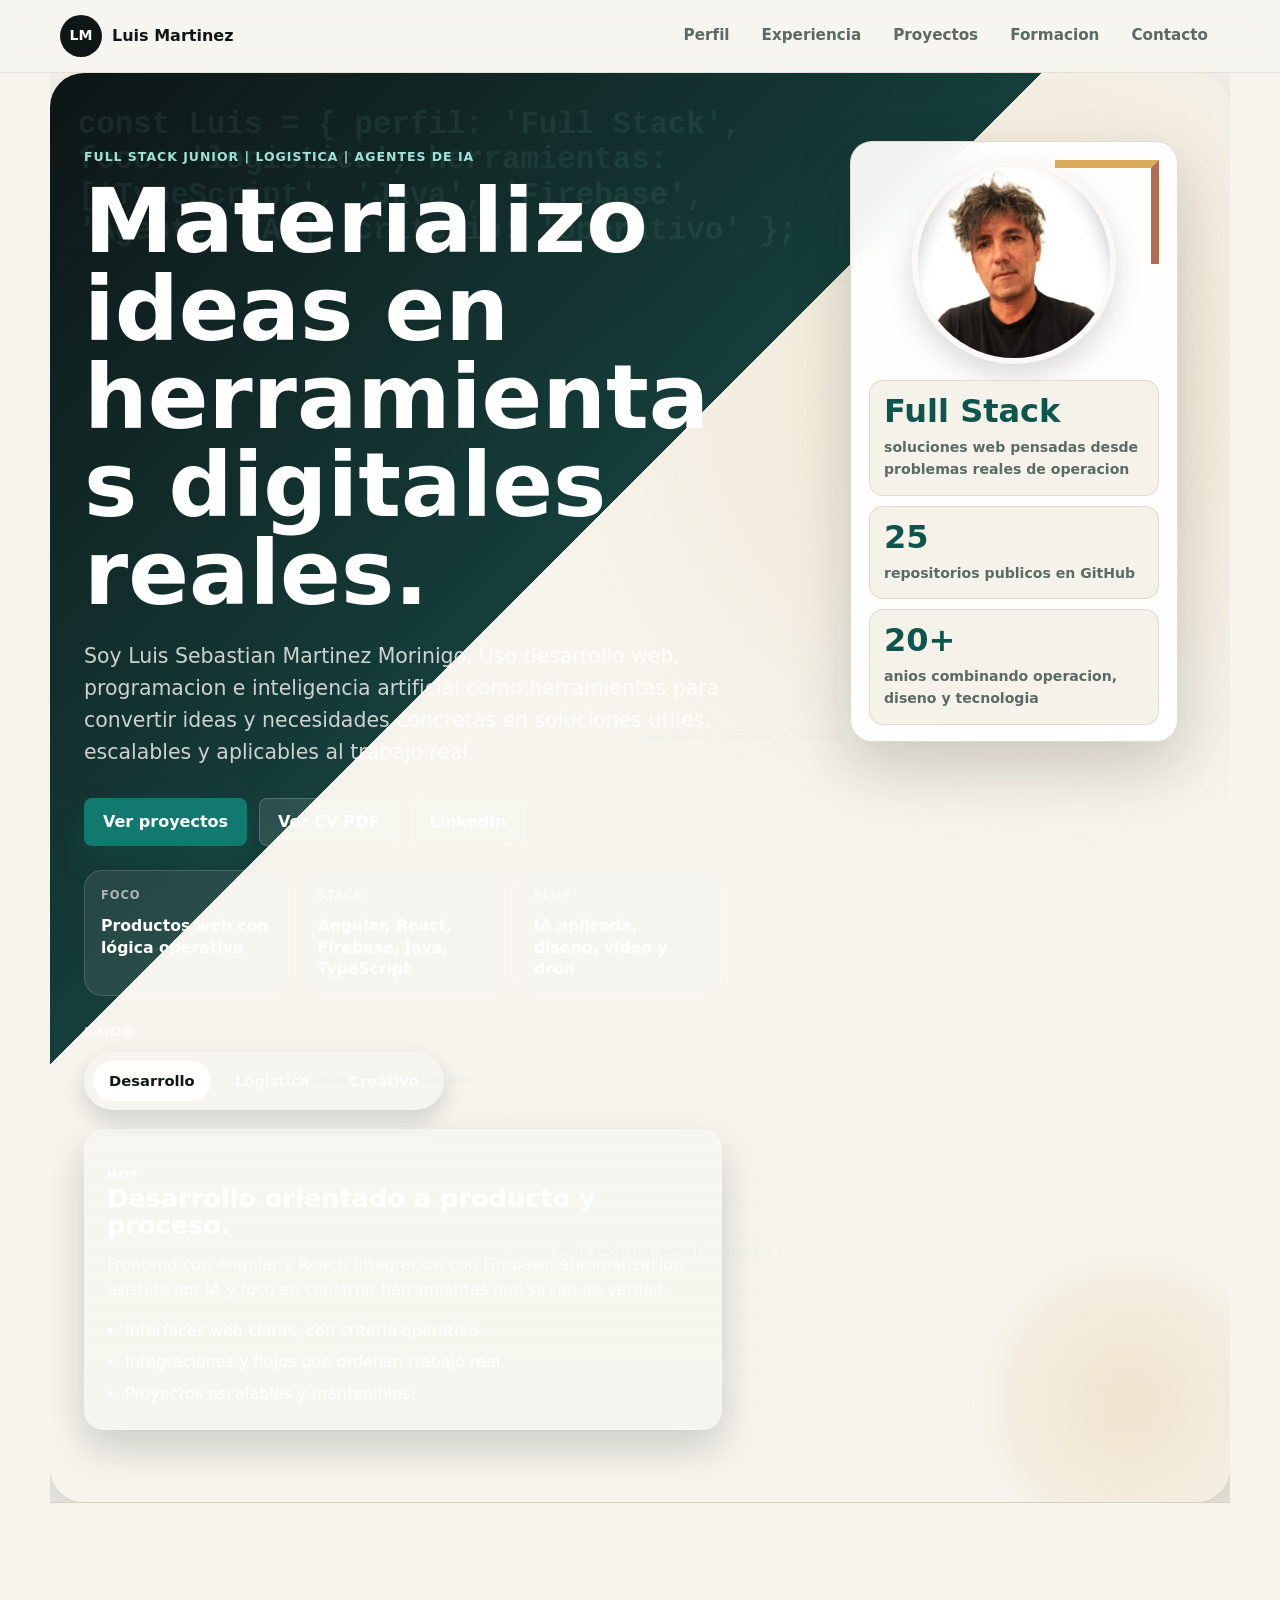
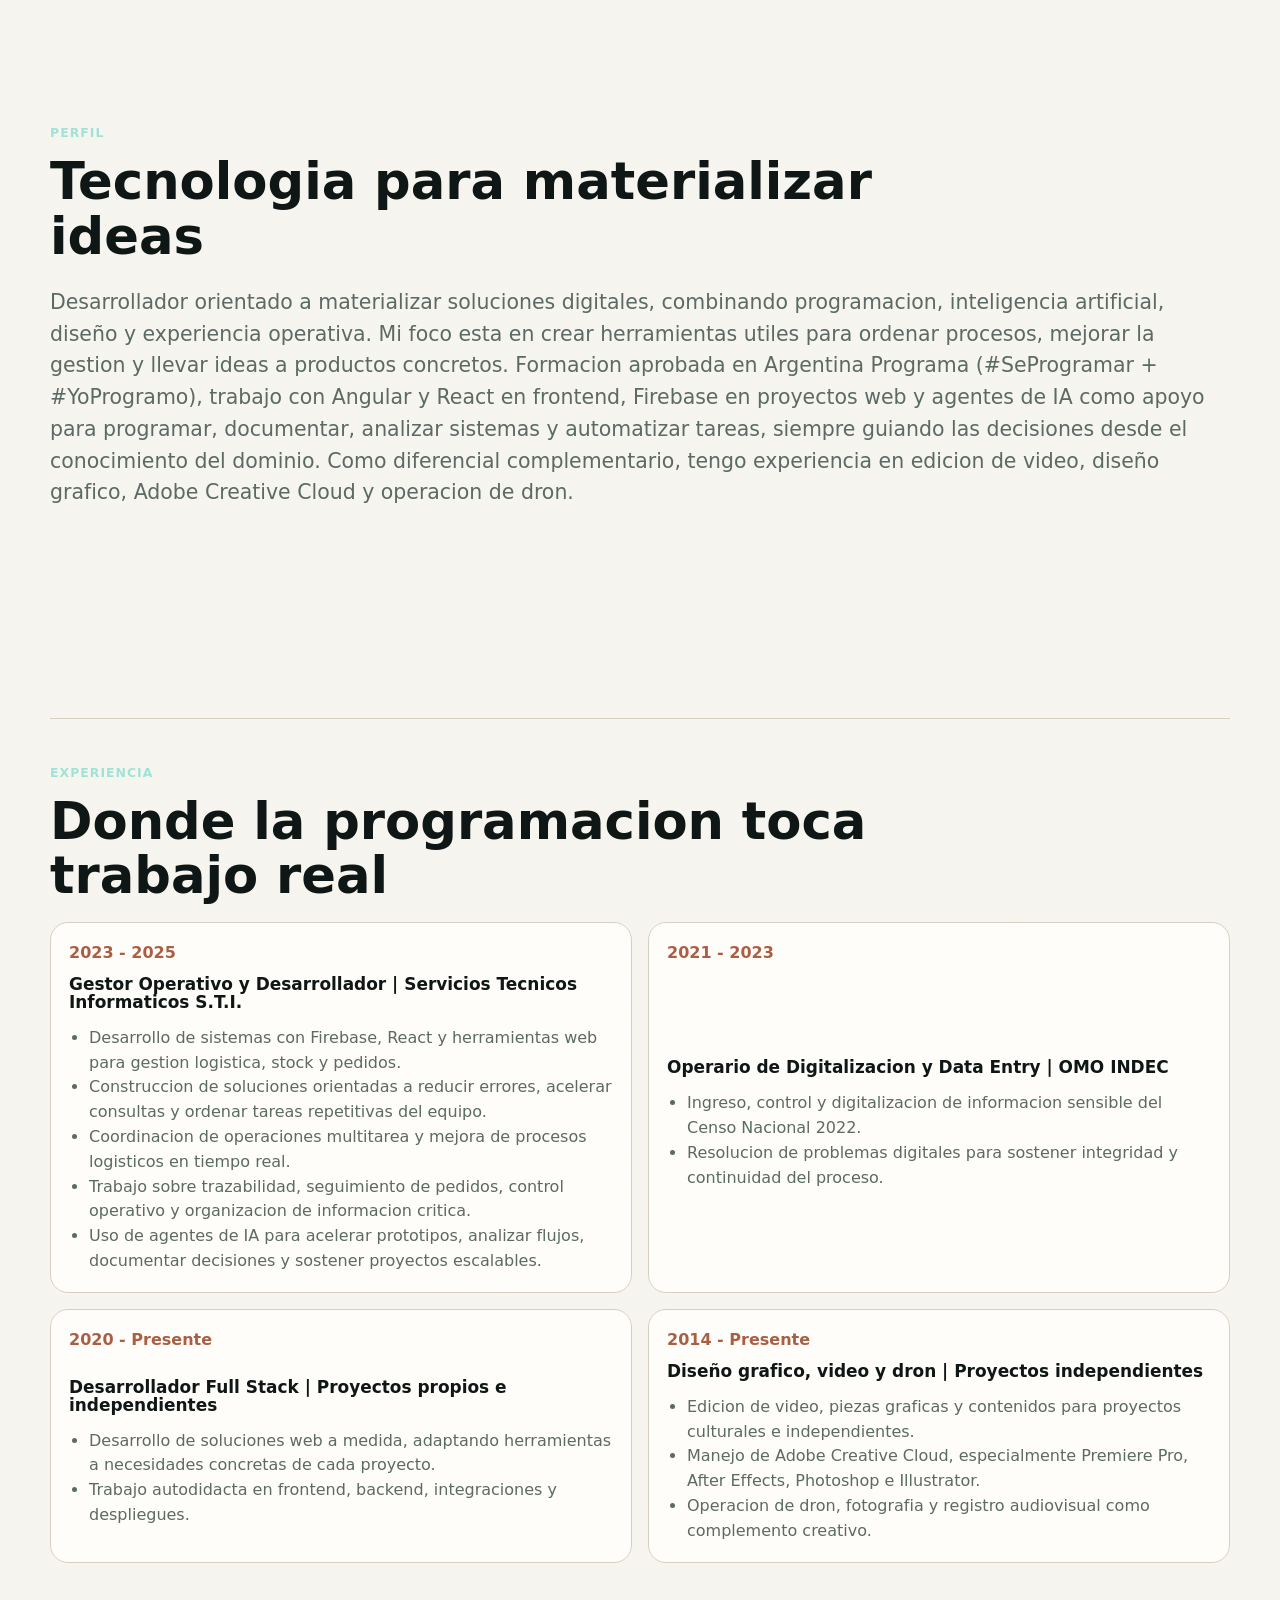
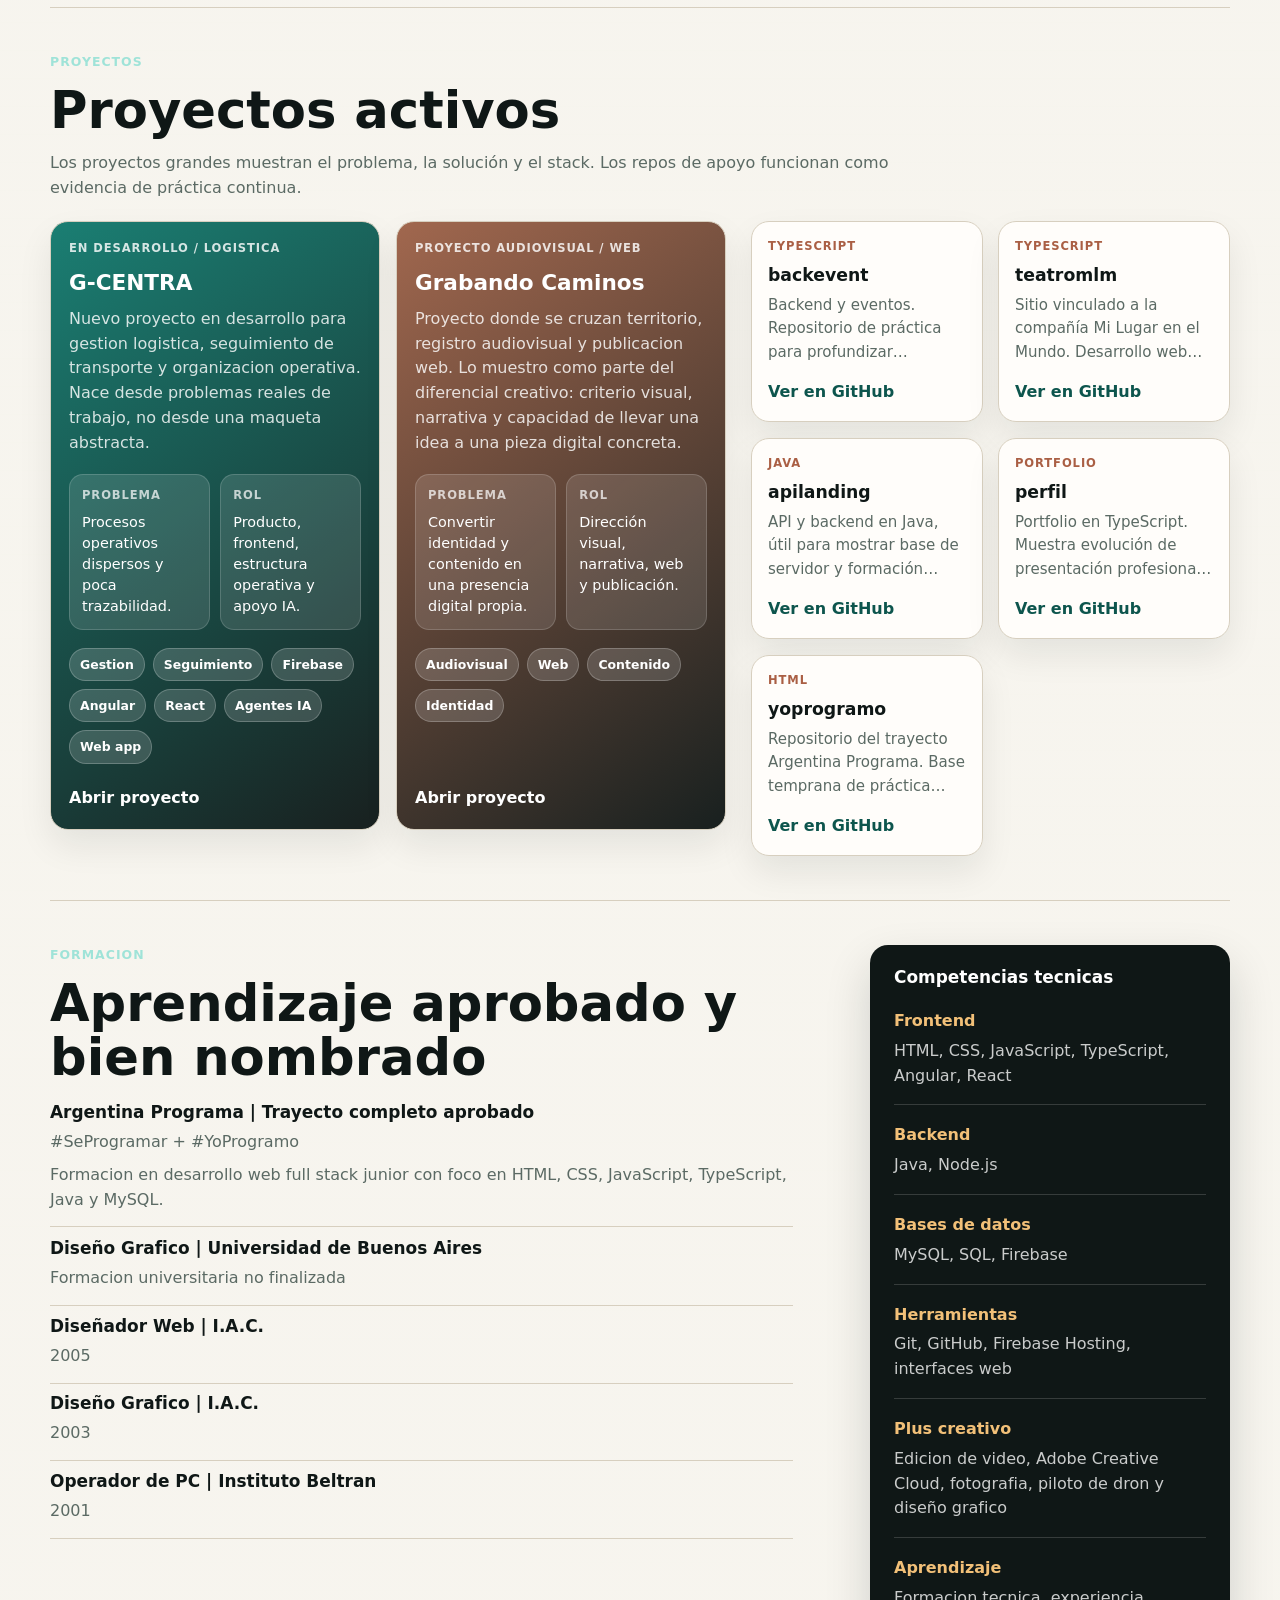
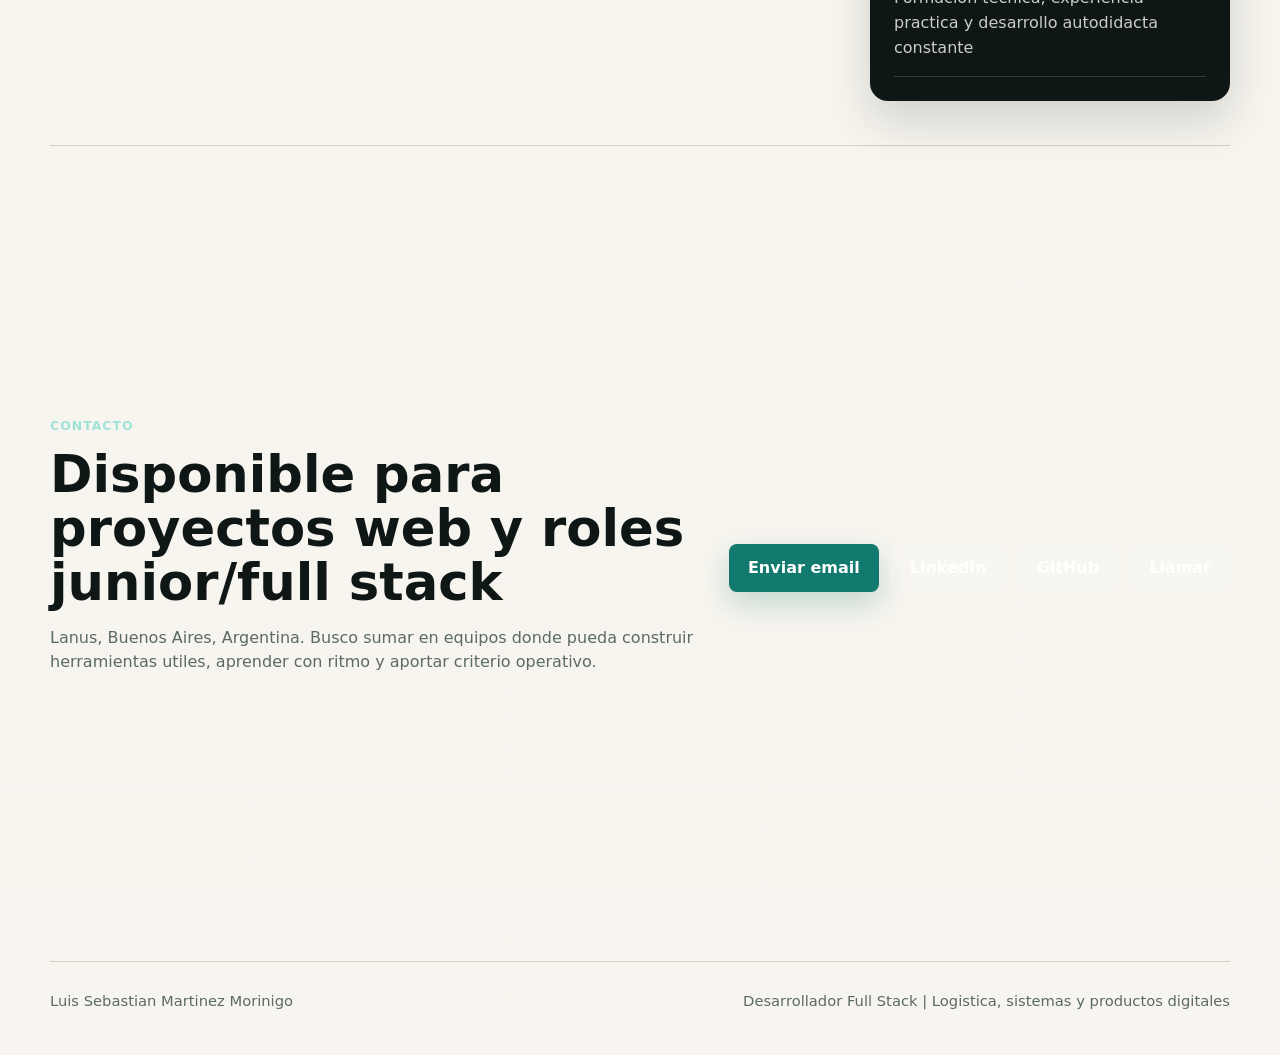
==== commit 5230d709: "Compacta la vista desktop por secciones" ====
--- a/public/index.html
+++ b/public/index.html
@@ -8,7 +8,7 @@
       content="CV web de Luis Sebastian Martinez Morinigo, desarrollador full stack con experiencia en logistica, digitalizacion de procesos y produccion audiovisual."
     />
     <title>Luis Martinez | Desarrollador Full Stack</title>
-    <link rel="stylesheet" href="./styles.css?v=13" />
+    <link rel="stylesheet" href="./styles.css?v=14" />
   </head>
   <body class="portfolio-cv">
     <header class="site-header" id="inicio">
--- a/public/styles.css
+++ b/public/styles.css
@@ -859,6 +859,81 @@
   margin: 0;
 }
 
+@media (min-width: 1025px) {
+  html {
+    scroll-padding-top: 96px;
+  }
+
+  section[id],
+  [id="inicio"] {
+    scroll-margin-top: 96px;
+  }
+
+  .hero,
+  .section {
+    min-height: calc(100svh - 84px);
+  }
+
+  .section {
+    padding-top: 44px;
+    padding-bottom: 44px;
+    align-content: center;
+  }
+
+  .section-heading {
+    margin-bottom: 20px;
+  }
+
+  .hero-strip article {
+    min-height: 94px;
+  }
+
+  .timeline {
+    grid-template-columns: repeat(2, minmax(0, 1fr));
+    gap: 16px;
+  }
+
+  .timeline-item {
+    grid-template-columns: 1fr;
+    gap: 10px;
+    padding: 18px;
+    border: 1px solid var(--line);
+    border-radius: 18px;
+    background: var(--surface);
+  }
+
+  .project-layout {
+    gap: 16px;
+  }
+
+  .project-card {
+    padding: 18px;
+  }
+
+  .project-card.compact {
+    padding: 16px;
+  }
+
+  .project-card.compact p {
+    display: -webkit-box;
+    -webkit-box-orient: vertical;
+    -webkit-line-clamp: 3;
+    overflow: hidden;
+  }
+
+  .education-list {
+    gap: 12px;
+  }
+
+  .education-list article {
+    padding-bottom: 14px;
+  }
+
+  .contact {
+    align-items: center;
+  }
+}
+
 @media (max-width: 1080px) {
   .hero-strip {
     grid-template-columns: repeat(2, minmax(0, 1fr));
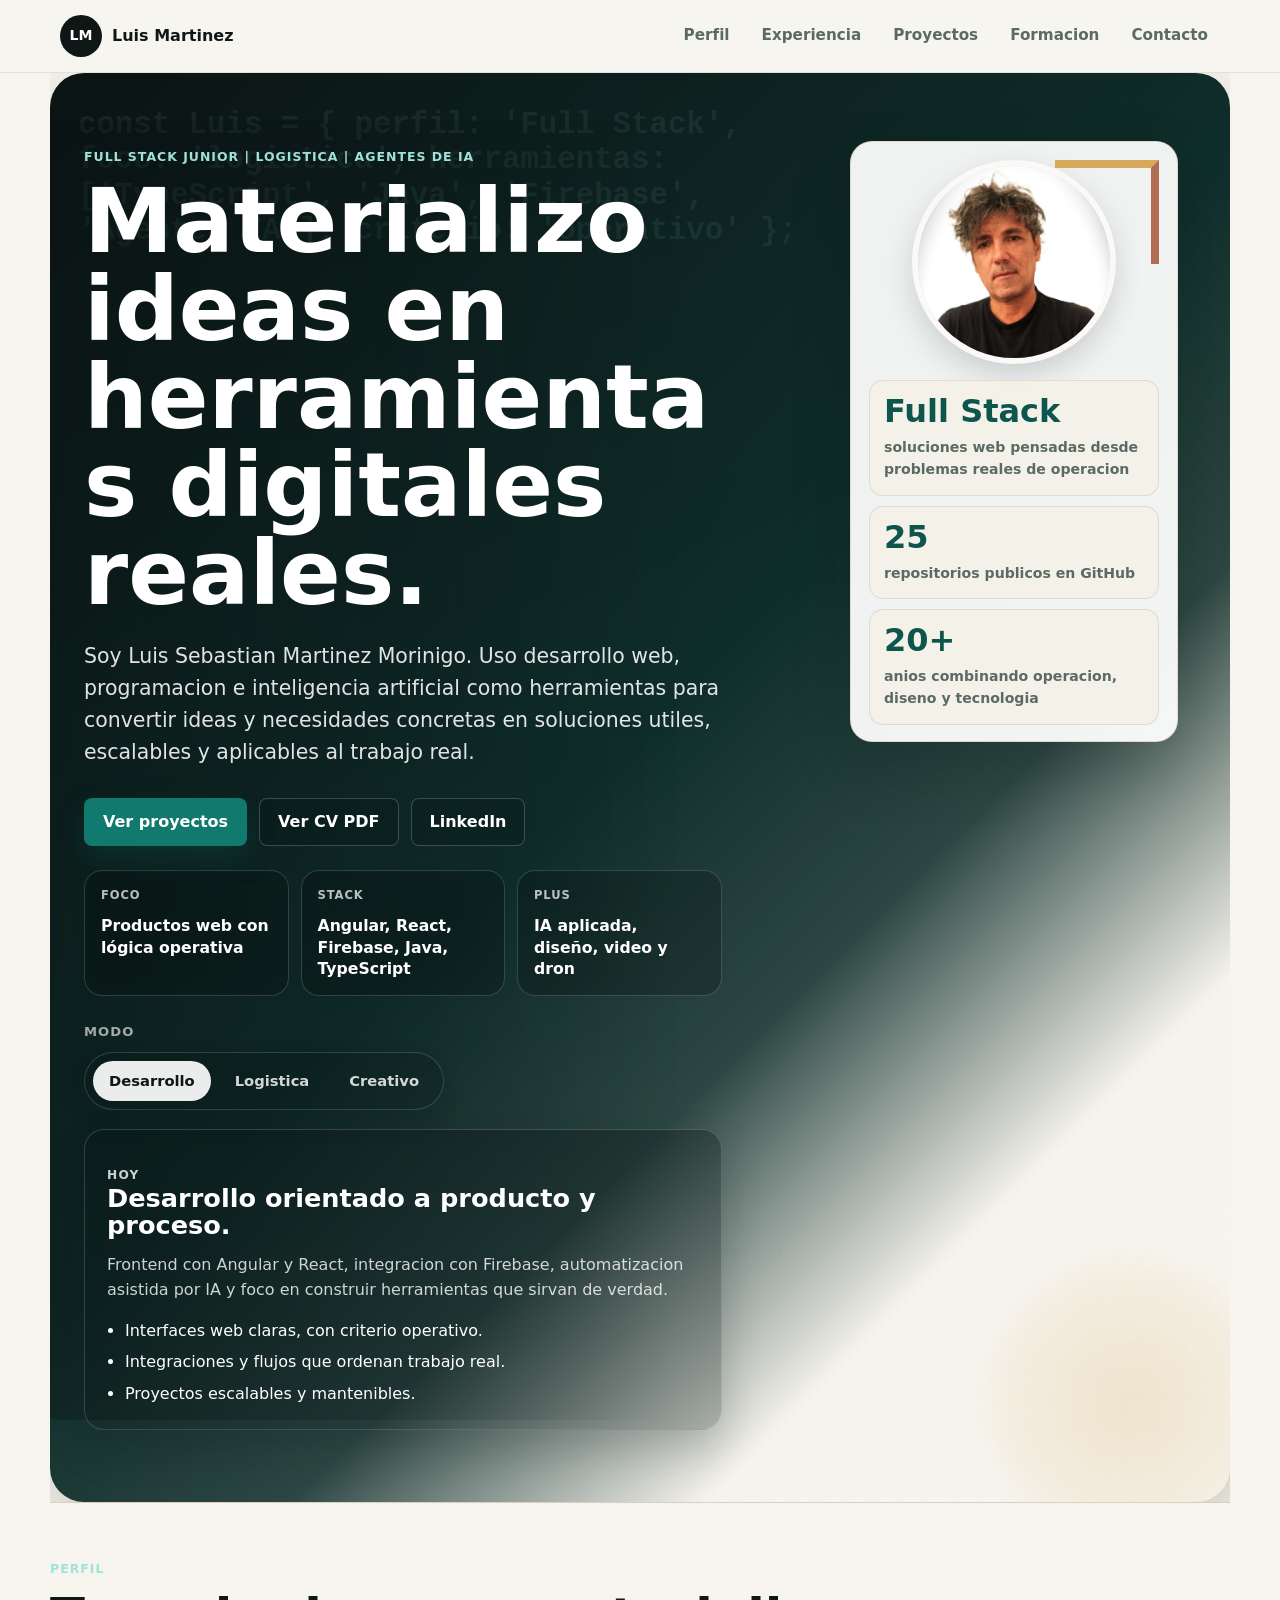
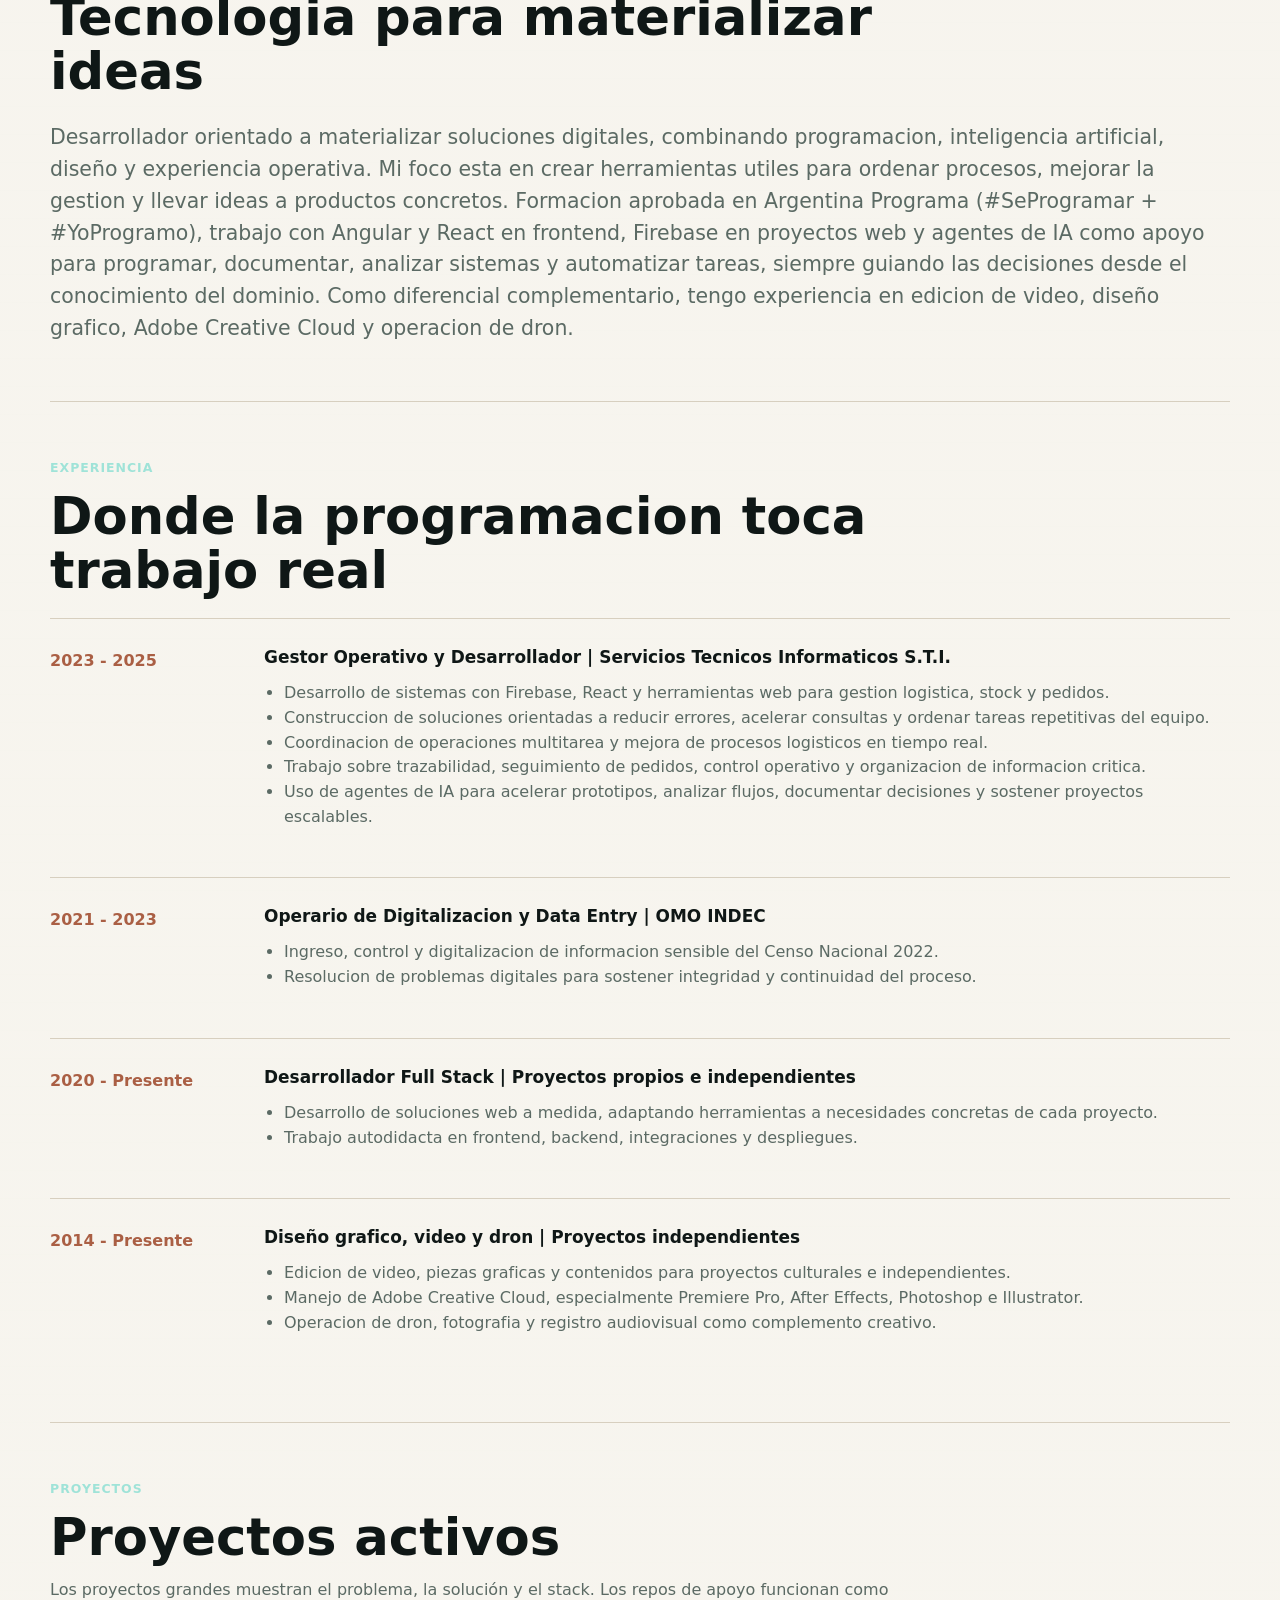
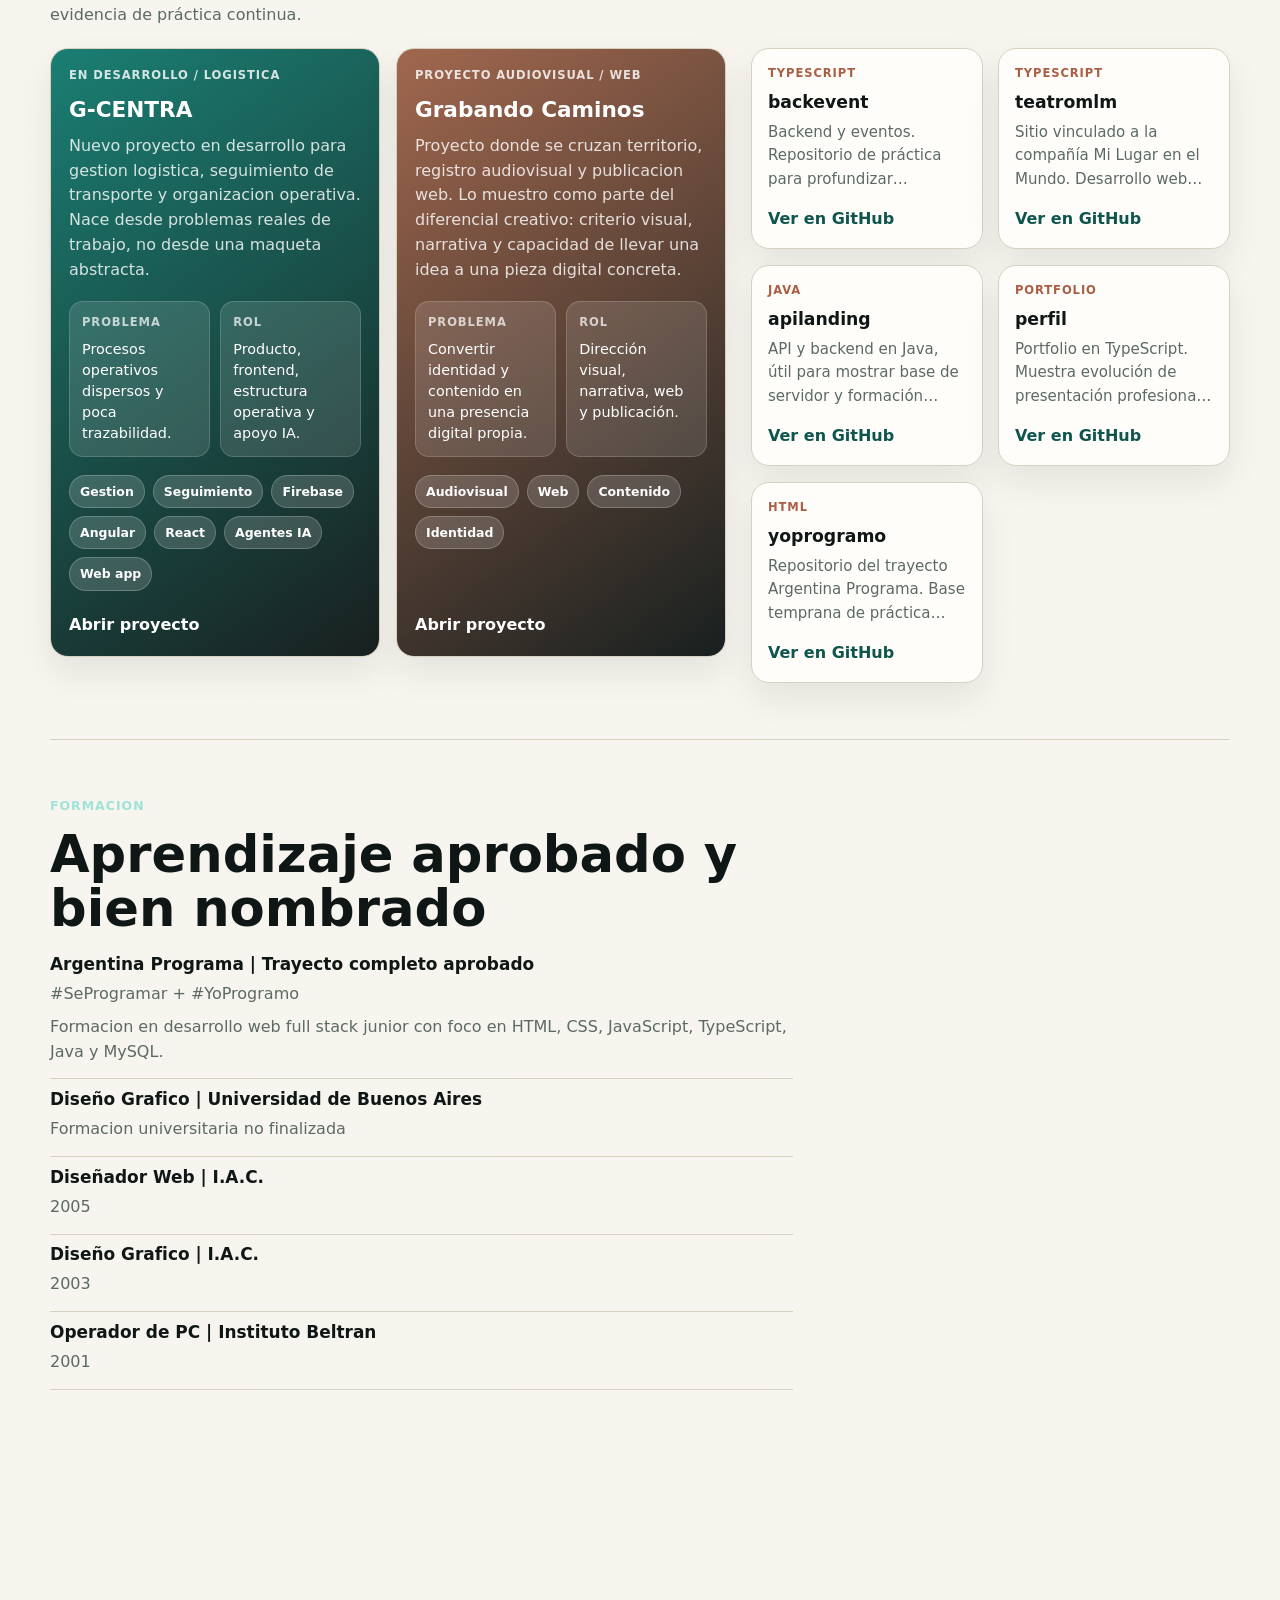
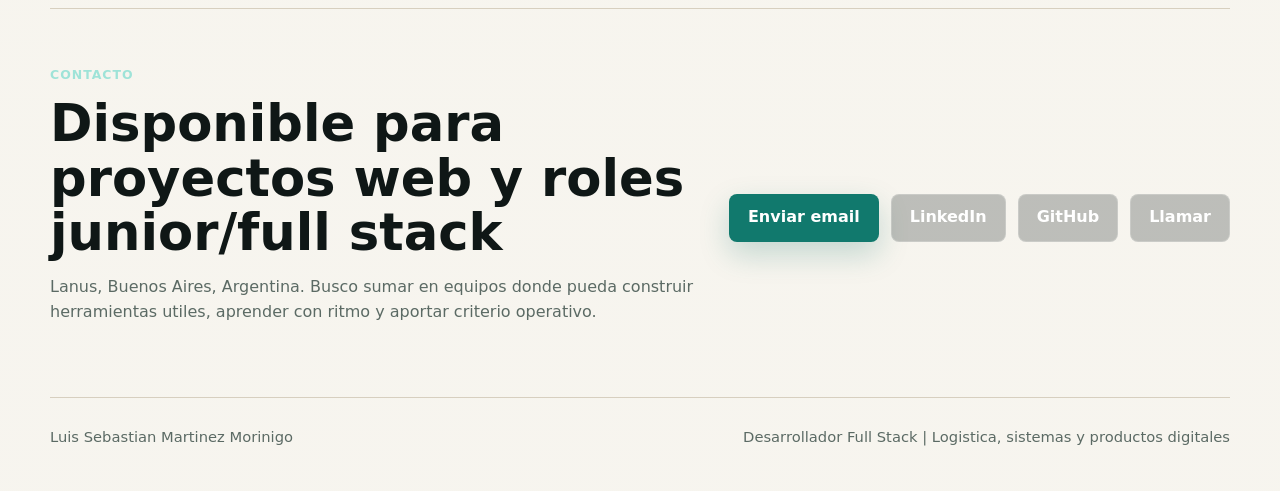
==== commit 6c47e9a5: "Mejora contraste del hero y afloja cortes en desktop" ====
--- a/public/index.html
+++ b/public/index.html
@@ -8,7 +8,7 @@
       content="CV web de Luis Sebastian Martinez Morinigo, desarrollador full stack con experiencia en logistica, digitalizacion de procesos y produccion audiovisual."
     />
     <title>Luis Martinez | Desarrollador Full Stack</title>
-    <link rel="stylesheet" href="./styles.css?v=14" />
+    <link rel="stylesheet" href="./styles.css?v=15" />
   </head>
   <body class="portfolio-cv">
     <header class="site-header" id="inicio">
--- a/public/styles.css
+++ b/public/styles.css
@@ -869,15 +869,10 @@
     scroll-margin-top: 96px;
   }
 
-  .hero,
   .section {
-    min-height: calc(100svh - 84px);
-  }
-
-  .section {
-    padding-top: 44px;
-    padding-bottom: 44px;
-    align-content: center;
+    min-height: auto;
+    padding-top: 56px;
+    padding-bottom: 56px;
   }
 
   .section-heading {
@@ -886,20 +881,6 @@
 
   .hero-strip article {
     min-height: 94px;
-  }
-
-  .timeline {
-    grid-template-columns: repeat(2, minmax(0, 1fr));
-    gap: 16px;
-  }
-
-  .timeline-item {
-    grid-template-columns: 1fr;
-    gap: 10px;
-    padding: 18px;
-    border: 1px solid var(--line);
-    border-radius: 18px;
-    background: var(--surface);
   }
 
   .project-layout {
@@ -1143,7 +1124,7 @@
   z-index: -3;
   border-radius: 34px;
   background:
-    linear-gradient(135deg, rgba(10, 18, 18, 0.99) 0%, rgba(12, 54, 50, 0.96) 38%, rgba(244, 239, 229, 0) 38%),
+    linear-gradient(135deg, rgba(10, 18, 18, 0.995) 0%, rgba(11, 42, 39, 0.985) 48%, rgba(11, 42, 39, 0.86) 64%, rgba(244, 239, 229, 0.08) 80%, rgba(244, 239, 229, 0) 100%),
     radial-gradient(circle at right 18% top 22%, rgba(214, 161, 75, 0.18), rgba(214, 161, 75, 0) 34%);
   box-shadow: 0 28px 90px rgba(10, 18, 18, 0.22);
 }
@@ -1167,6 +1148,17 @@
 .portfolio-cv .hero-copy {
   padding: 34px 0 0 34px;
   color: #fff;
+  position: relative;
+}
+
+.portfolio-cv .hero-copy::before {
+  content: "";
+  position: absolute;
+  inset: 8px 44px 10px -18px;
+  z-index: -1;
+  border-radius: 28px;
+  background: linear-gradient(90deg, rgba(9, 18, 18, 0.34), rgba(9, 18, 18, 0.12) 70%, rgba(9, 18, 18, 0));
+  pointer-events: none;
 }
 
 .portfolio-cv .eyebrow {
@@ -1181,7 +1173,7 @@
 
 .portfolio-cv .hero-text {
   max-width: 700px;
-  color: rgba(255, 255, 255, 0.78);
+  color: rgba(255, 255, 255, 0.88);
 }
 
 .portfolio-cv .hero-strip {
@@ -1194,15 +1186,15 @@
 .portfolio-cv .hero-strip article {
   min-height: 112px;
   padding: 16px;
-  background: rgba(255, 255, 255, 0.08);
-  border: 1px solid rgba(255, 255, 255, 0.14);
+  background: rgba(8, 20, 20, 0.28);
+  border: 1px solid rgba(255, 255, 255, 0.16);
   border-radius: 18px;
   backdrop-filter: blur(12px);
 }
 
 .portfolio-cv .strip-label {
   display: block;
-  color: rgba(255, 255, 255, 0.6);
+  color: rgba(255, 255, 255, 0.72);
   font-size: 0.72rem;
   font-weight: 900;
   letter-spacing: 0.08em;
@@ -1218,8 +1210,8 @@
 }
 
 .portfolio-cv .button.secondary {
-  background: rgba(255, 255, 255, 0.1);
-  border-color: rgba(255, 255, 255, 0.18);
+  background: rgba(8, 20, 20, 0.24);
+  border-color: rgba(255, 255, 255, 0.2);
   color: #fff;
 }
 
@@ -1232,13 +1224,13 @@
 }
 
 .portfolio-cv .segmented-control {
-  background: rgba(255, 255, 255, 0.08);
-  border-color: rgba(255, 255, 255, 0.14);
+  background: rgba(8, 20, 20, 0.26);
+  border-color: rgba(255, 255, 255, 0.16);
   box-shadow: 0 10px 24px rgba(10, 18, 18, 0.16);
 }
 
 .portfolio-cv .segment {
-  color: rgba(255, 255, 255, 0.72);
+  color: rgba(255, 255, 255, 0.82);
 }
 
 .portfolio-cv .segment.is-active {
@@ -1247,8 +1239,8 @@
 }
 
 .portfolio-cv .focus-panel {
-  background: linear-gradient(180deg, rgba(255, 255, 255, 0.14), rgba(255, 255, 255, 0.08));
-  border-color: rgba(255, 255, 255, 0.14);
+  background: linear-gradient(180deg, rgba(8, 20, 20, 0.34), rgba(8, 20, 20, 0.22));
+  border-color: rgba(255, 255, 255, 0.16);
   box-shadow: 0 18px 40px rgba(10, 18, 18, 0.18);
   backdrop-filter: blur(12px);
 }
@@ -1349,12 +1341,16 @@
   .portfolio-cv .hero-surface {
     border-radius: 28px;
     background:
-      linear-gradient(180deg, rgba(10, 18, 18, 0.99), rgba(12, 54, 50, 0.95) 64%, rgba(244, 239, 229, 0) 64%),
+      linear-gradient(180deg, rgba(10, 18, 18, 0.99), rgba(12, 54, 50, 0.97) 72%, rgba(244, 239, 229, 0.08) 88%, rgba(244, 239, 229, 0) 100%),
       radial-gradient(circle at right 18% top 22%, rgba(214, 161, 75, 0.18), rgba(214, 161, 75, 0) 34%);
   }
 
   .portfolio-cv .hero-copy {
     padding: 26px 20px 0;
+  }
+
+  .portfolio-cv .hero-copy::before {
+    inset: 6px 12px 10px 0;
   }
 
   .portfolio-cv .hero-panel {
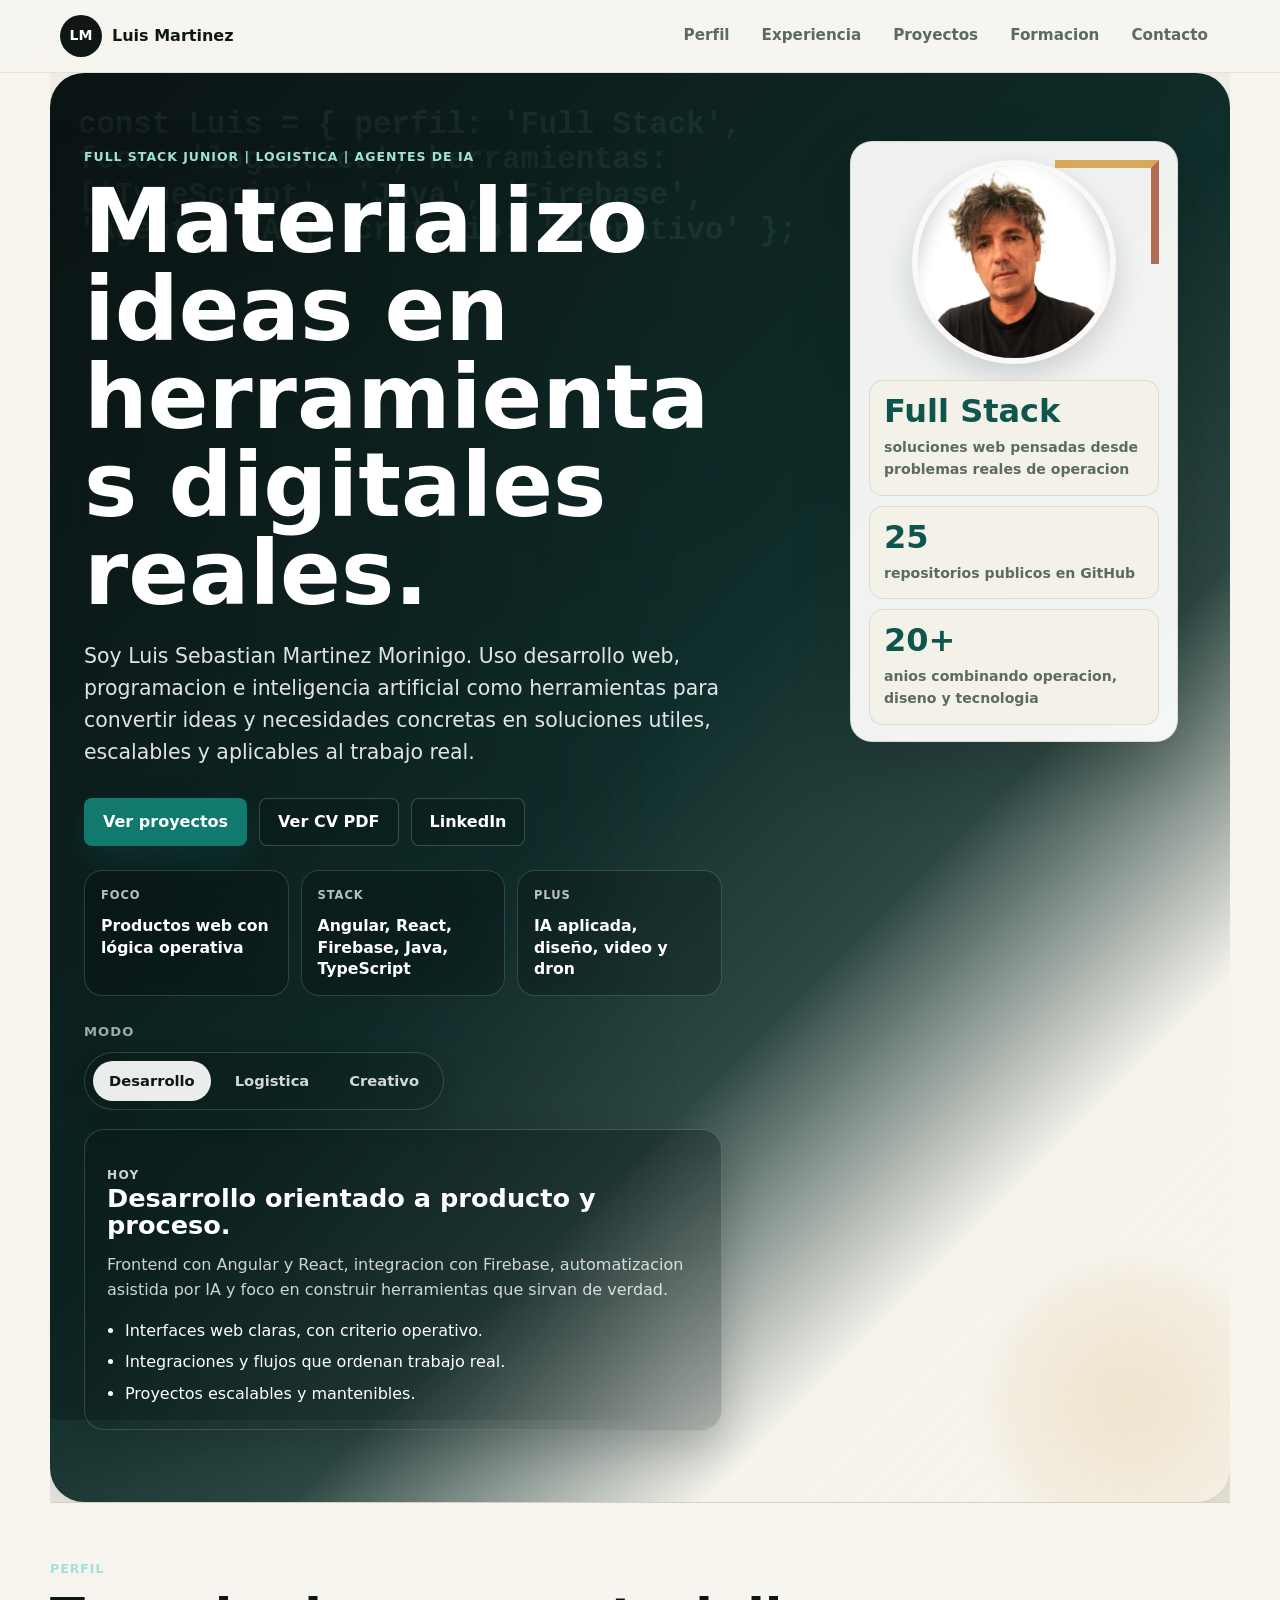
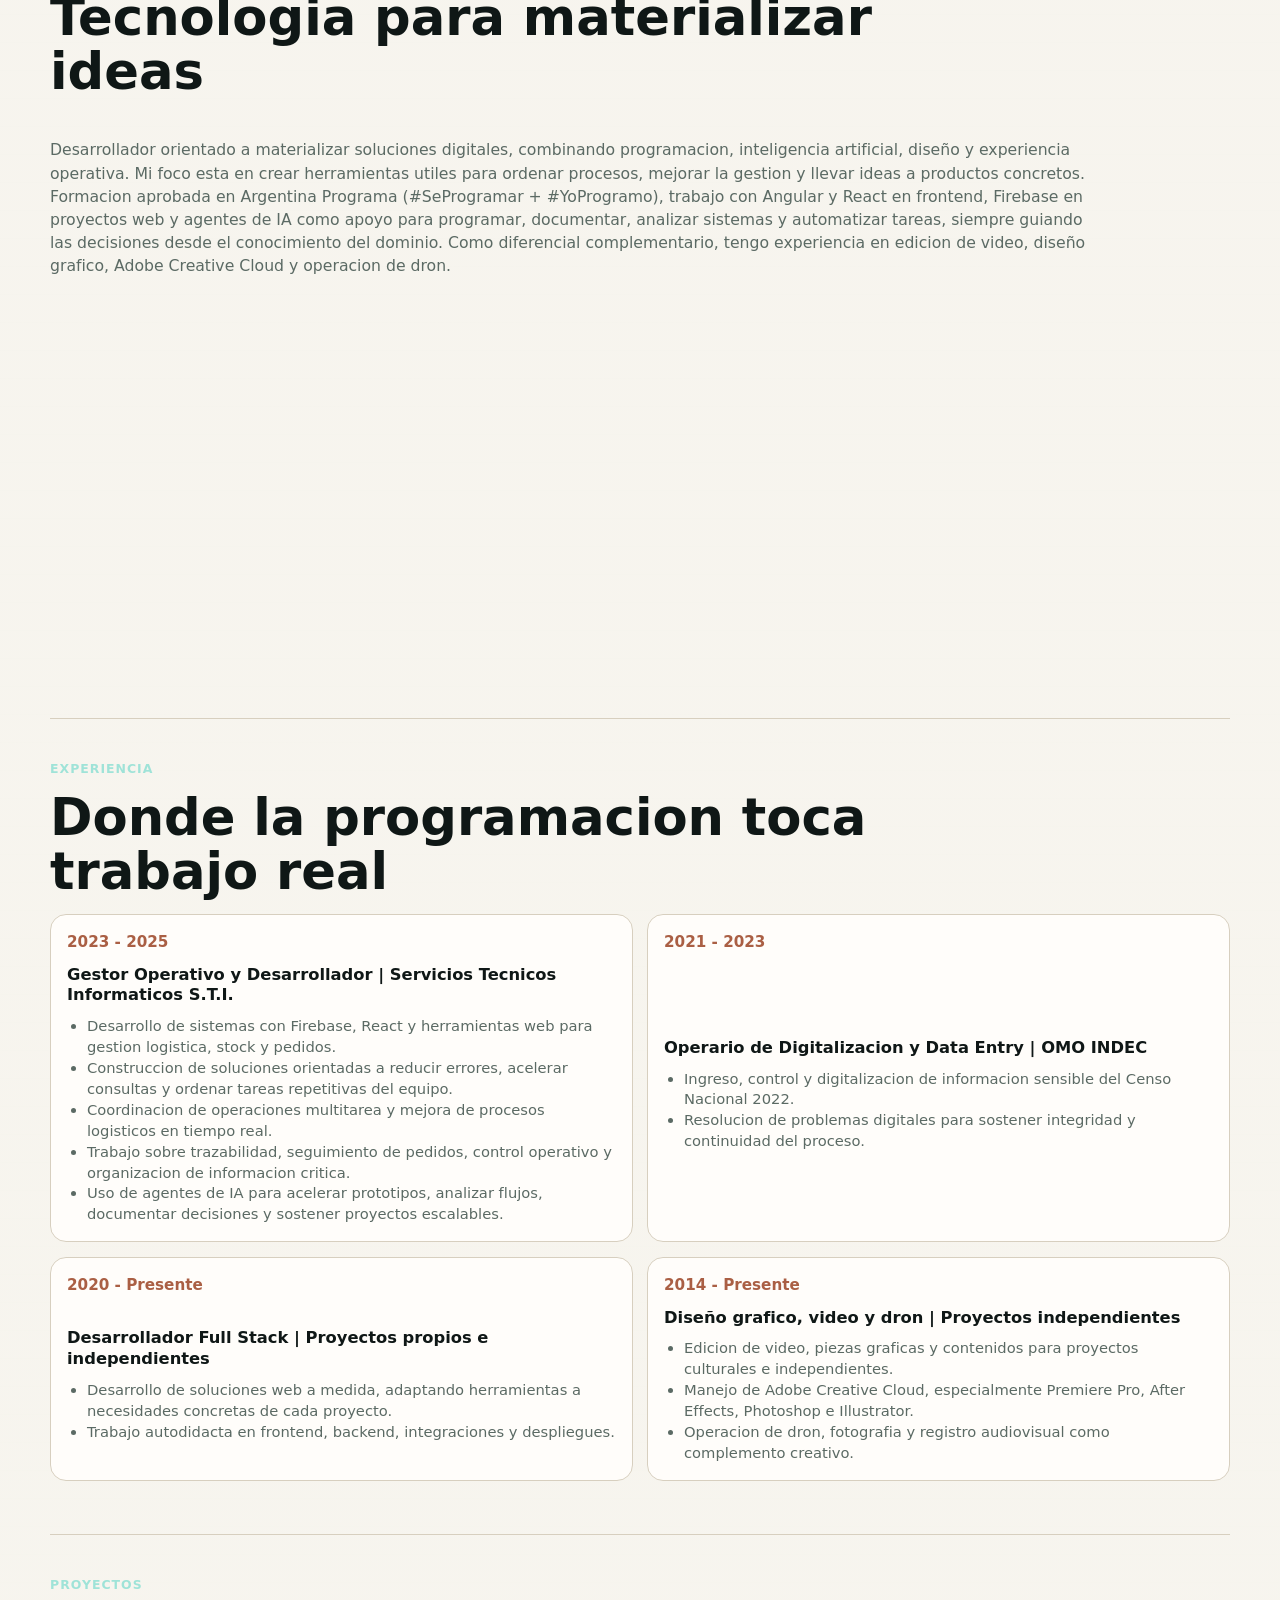
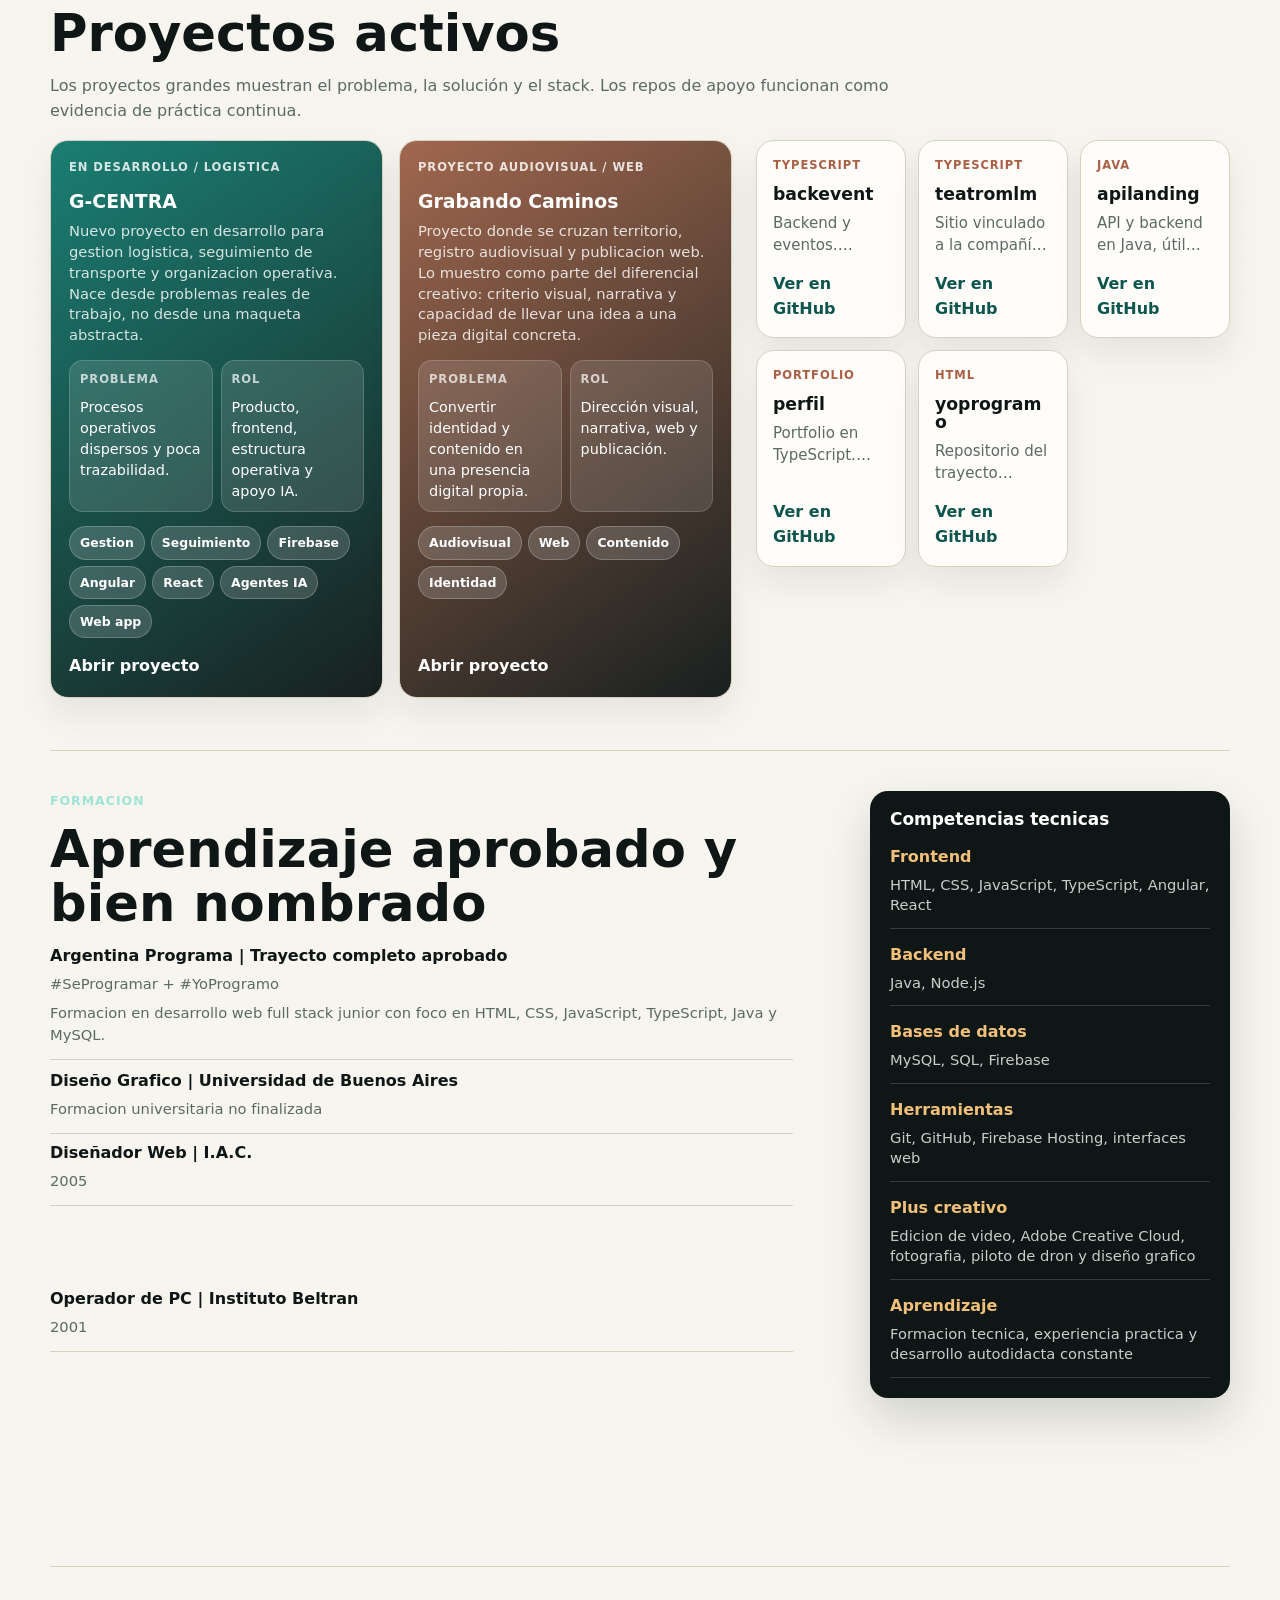
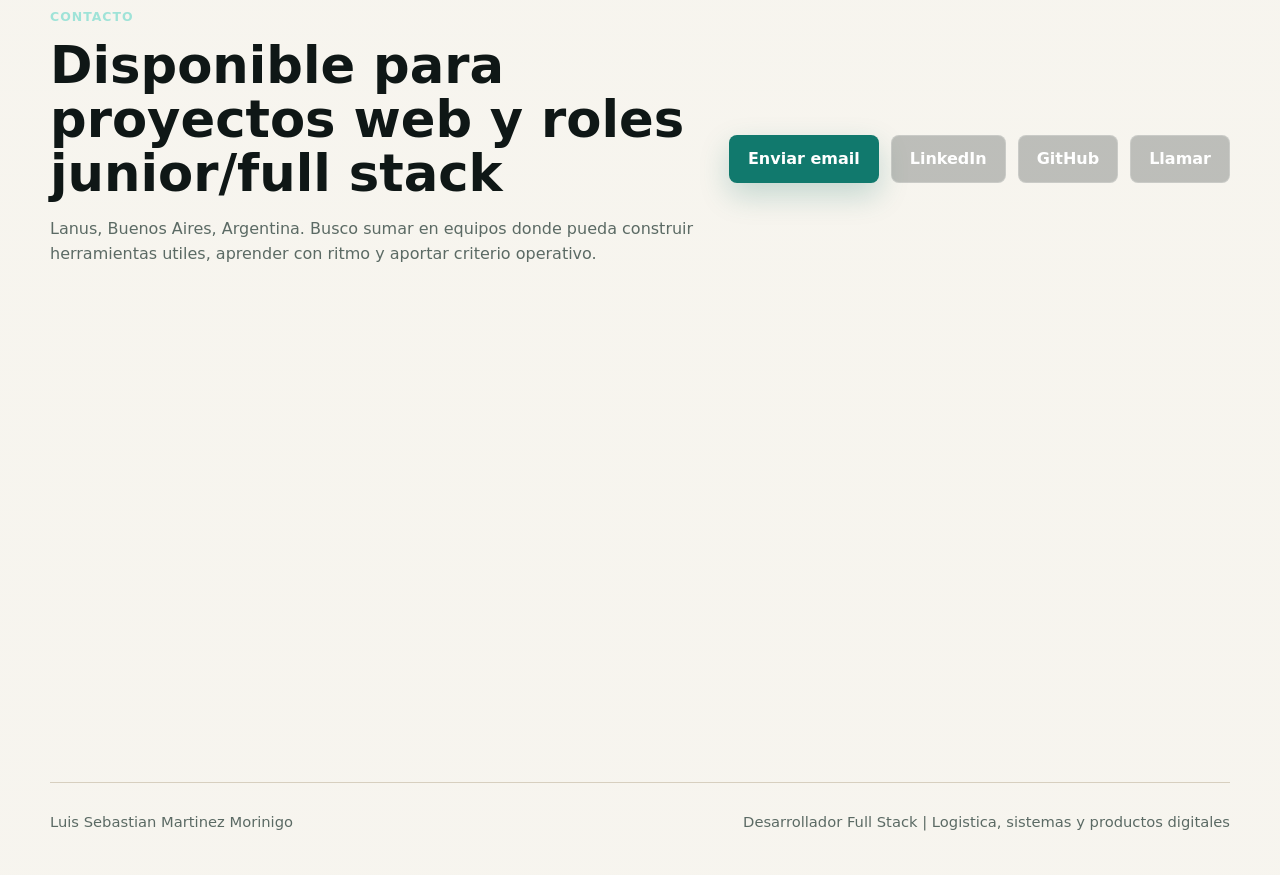
==== commit e851f418: "Redistribuye secciones para encajar mejor en desktop" ====
--- a/public/index.html
+++ b/public/index.html
@@ -8,7 +8,7 @@
       content="CV web de Luis Sebastian Martinez Morinigo, desarrollador full stack con experiencia en logistica, digitalizacion de procesos y produccion audiovisual."
     />
     <title>Luis Martinez | Desarrollador Full Stack</title>
-    <link rel="stylesheet" href="./styles.css?v=15" />
+    <link rel="stylesheet" href="./styles.css?v=16" />
   </head>
   <body class="portfolio-cv">
     <header class="site-header" id="inicio">
--- a/public/styles.css
+++ b/public/styles.css
@@ -869,26 +869,80 @@
     scroll-margin-top: 96px;
   }
 
+  .hero {
+    min-height: calc(100svh - 84px);
+  }
+
   .section {
-    min-height: auto;
-    padding-top: 56px;
-    padding-bottom: 56px;
+    min-height: calc(100svh - 84px);
+    padding-top: 40px;
+    padding-bottom: 40px;
+    display: grid;
+    align-content: start;
   }
 
   .section-heading {
-    margin-bottom: 20px;
+    margin-bottom: 16px;
   }
 
   .hero-strip article {
     min-height: 94px;
   }
 
+  #perfil .lead {
+    max-width: 1040px;
+    font-size: 0.98rem;
+    line-height: 1.48;
+  }
+
+  #experiencia .timeline {
+    grid-template-columns: repeat(2, minmax(0, 1fr));
+    gap: 14px;
+  }
+
+  #experiencia .timeline-item {
+    display: grid;
+    grid-template-columns: 1fr;
+    gap: 10px;
+    padding: 16px;
+    border: 1px solid var(--line);
+    border-radius: 16px;
+    background: var(--surface);
+  }
+
+  #experiencia .timeline-date {
+    font-size: 0.95rem;
+  }
+
+  #experiencia .timeline-content h3 {
+    margin: 0;
+    font-size: 1.02rem;
+    line-height: 1.28;
+  }
+
+  #experiencia .timeline-content ul {
+    margin-top: 10px;
+    font-size: 0.92rem;
+    line-height: 1.42;
+  }
+
   .project-layout {
     gap: 16px;
+    grid-template-columns: minmax(0, 1.18fr) minmax(0, 0.82fr);
   }
 
   .project-card {
     padding: 18px;
+  }
+
+  .project-card h3 {
+    font-size: 1.18rem;
+  }
+
+  .project-card p {
+    margin: 10px 0 14px;
+    font-size: 0.92rem;
+    line-height: 1.42;
   }
 
   .project-card.compact {
@@ -898,20 +952,68 @@
   .project-card.compact p {
     display: -webkit-box;
     -webkit-box-orient: vertical;
-    -webkit-line-clamp: 3;
+    -webkit-line-clamp: 2;
     overflow: hidden;
   }
 
+  .project-support-grid {
+    grid-template-columns: repeat(3, minmax(0, 1fr));
+    gap: 12px;
+  }
+
+  .case-meta {
+    gap: 8px;
+    margin-bottom: 14px;
+  }
+
+  .case-meta div {
+    padding: 10px;
+  }
+
+  .stack {
+    margin-bottom: 16px;
+    gap: 6px;
+  }
+
   .education-list {
-    gap: 12px;
+    gap: 10px;
   }
 
   .education-list article {
-    padding-bottom: 14px;
+    padding-bottom: 12px;
+  }
+
+  .education-list h3 {
+    margin: 0;
+    font-size: 1rem;
+    line-height: 1.3;
+  }
+
+  .education-list p {
+    margin-top: 6px;
+    font-size: 0.92rem;
   }
 
   .contact {
     align-items: center;
+  }
+
+  .skills-panel {
+    padding: 20px;
+  }
+
+  .skills-panel dl {
+    gap: 14px;
+    margin-top: 16px;
+  }
+
+  .skills-panel div {
+    padding-bottom: 12px;
+  }
+
+  .skills-panel dd {
+    font-size: 0.92rem;
+    line-height: 1.4;
   }
 }
 
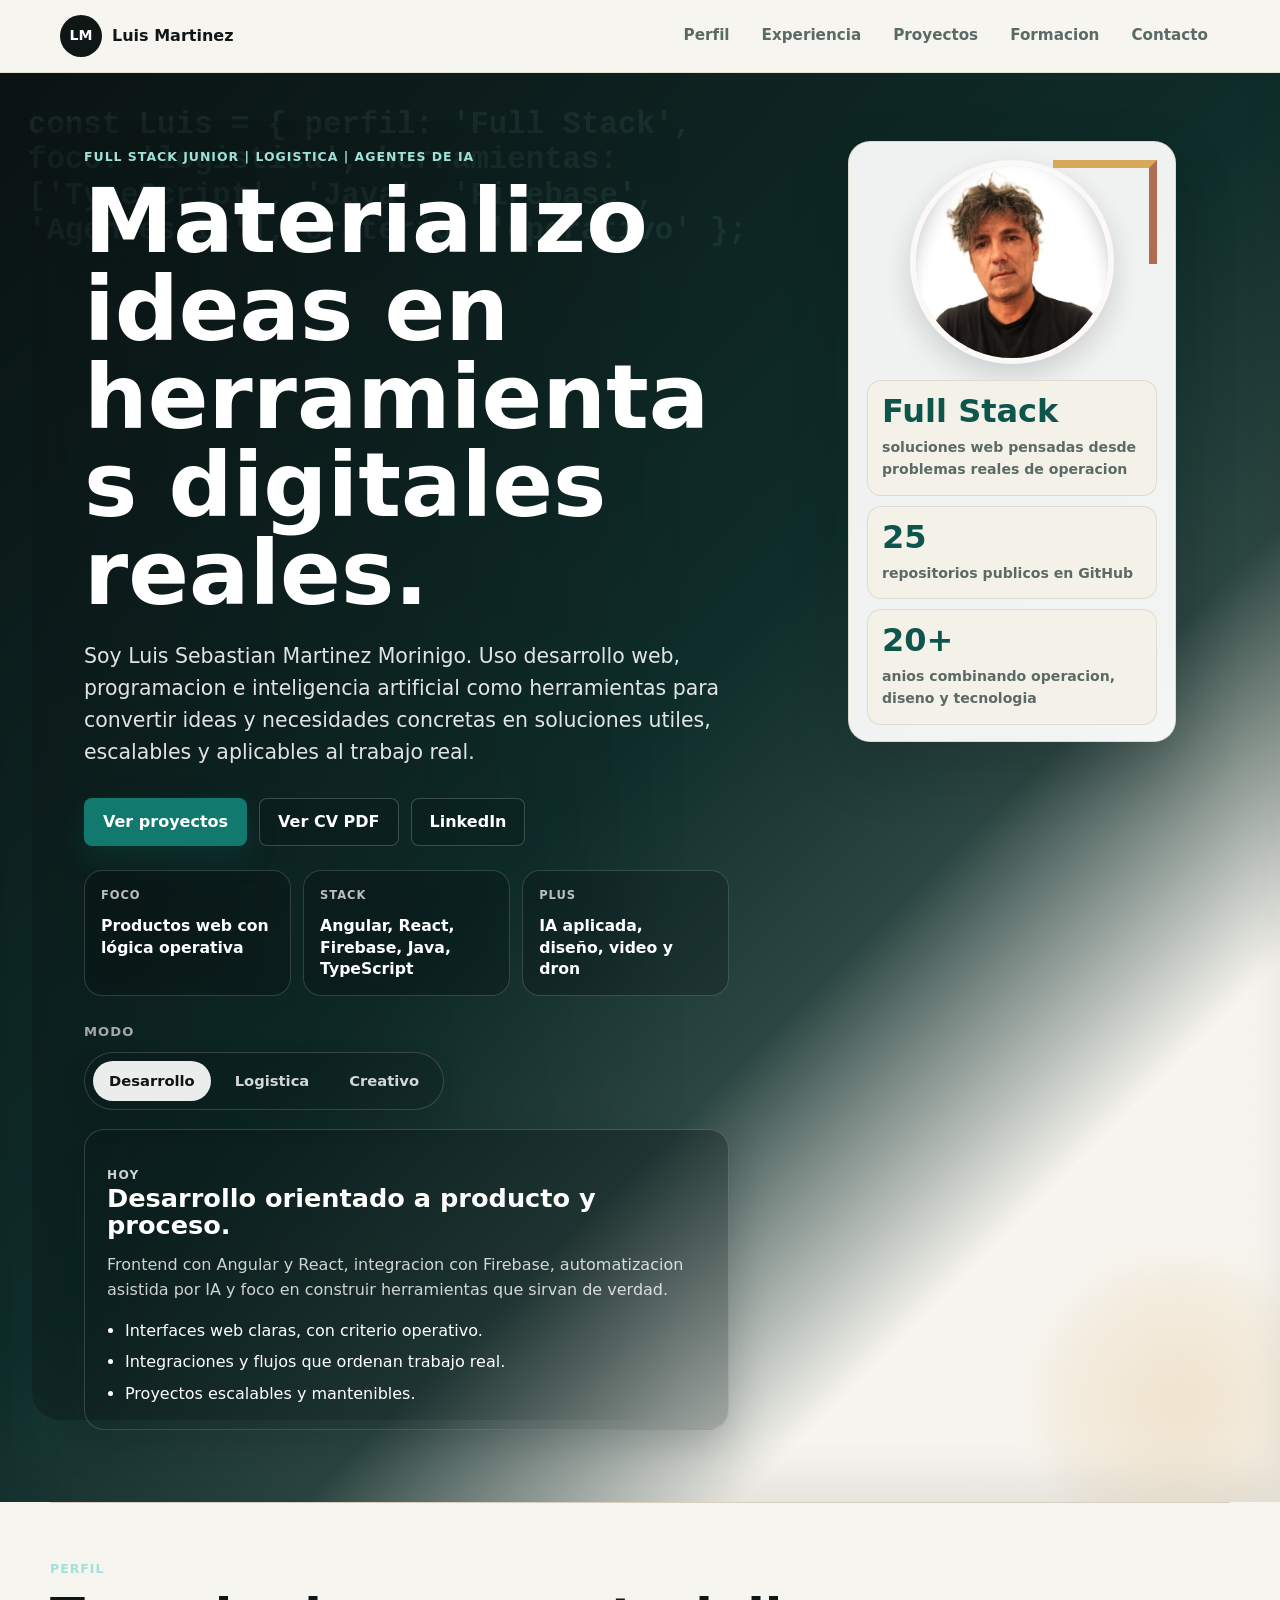
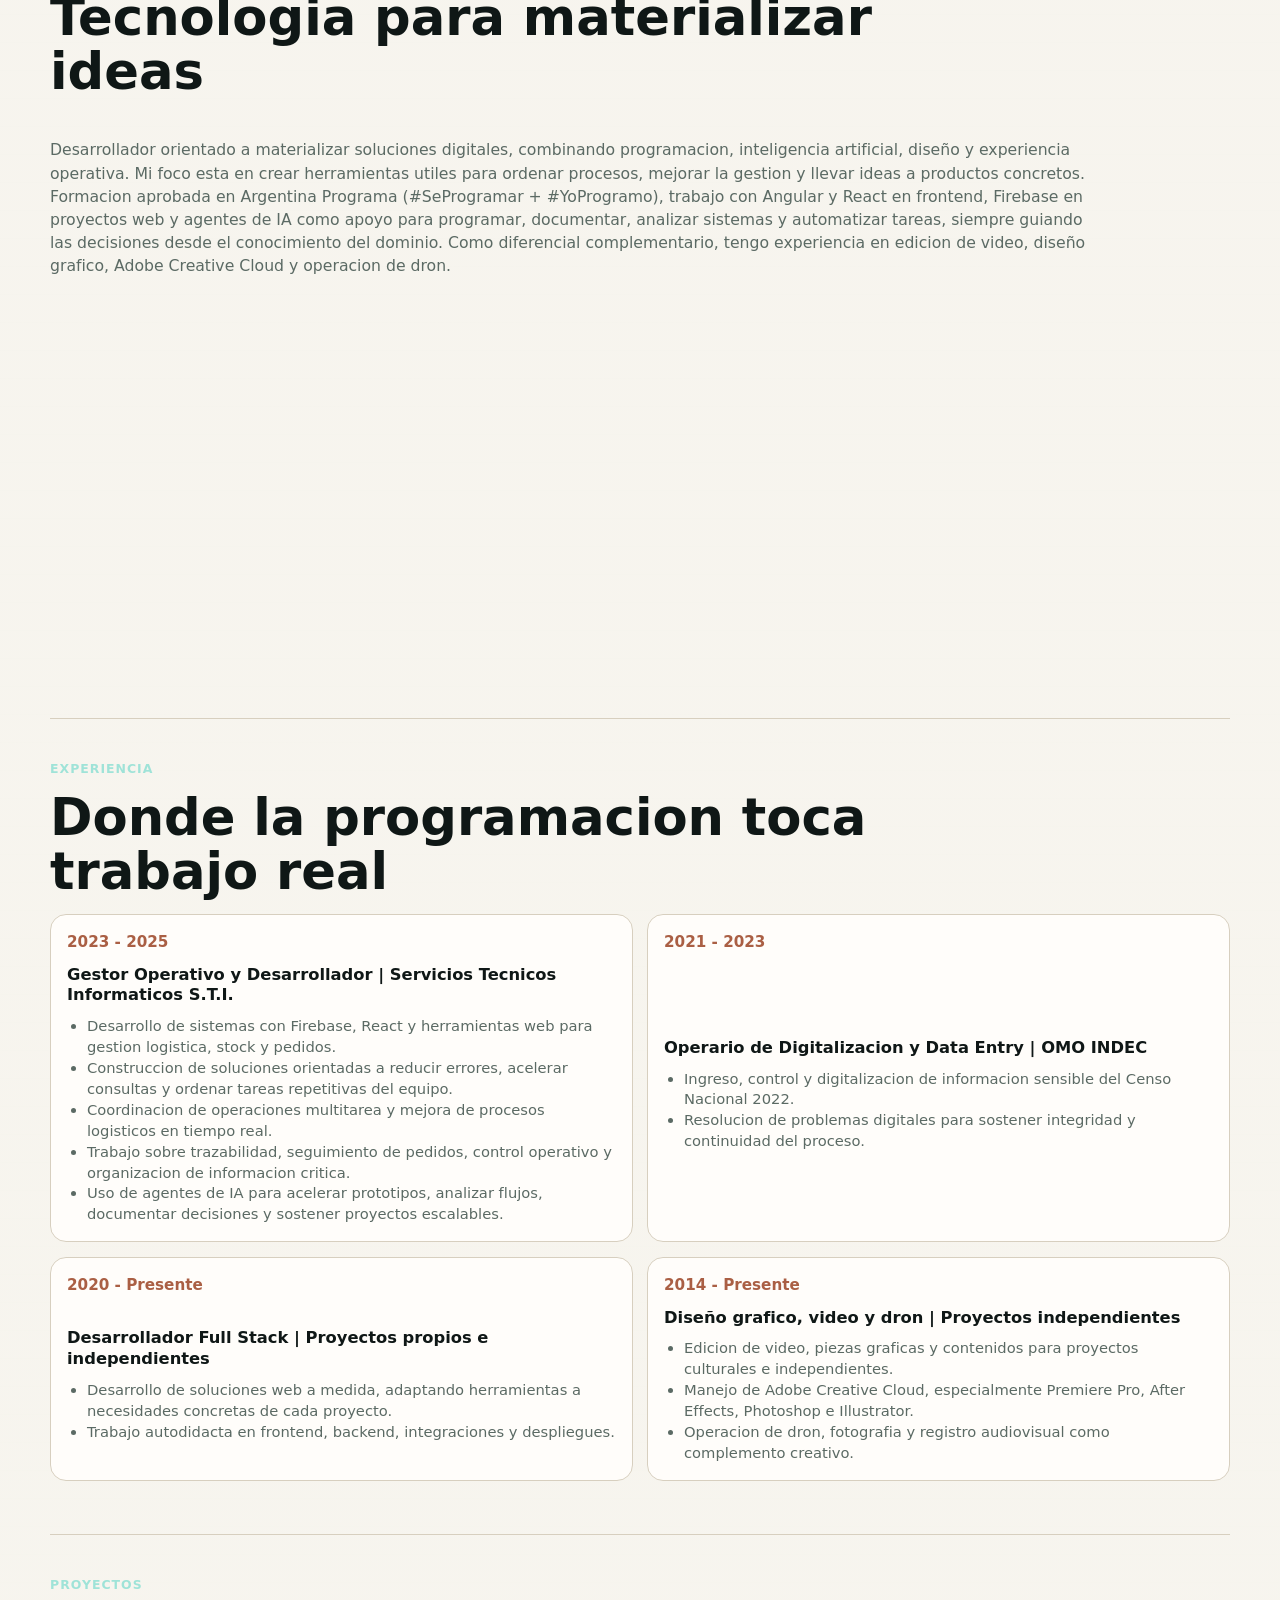
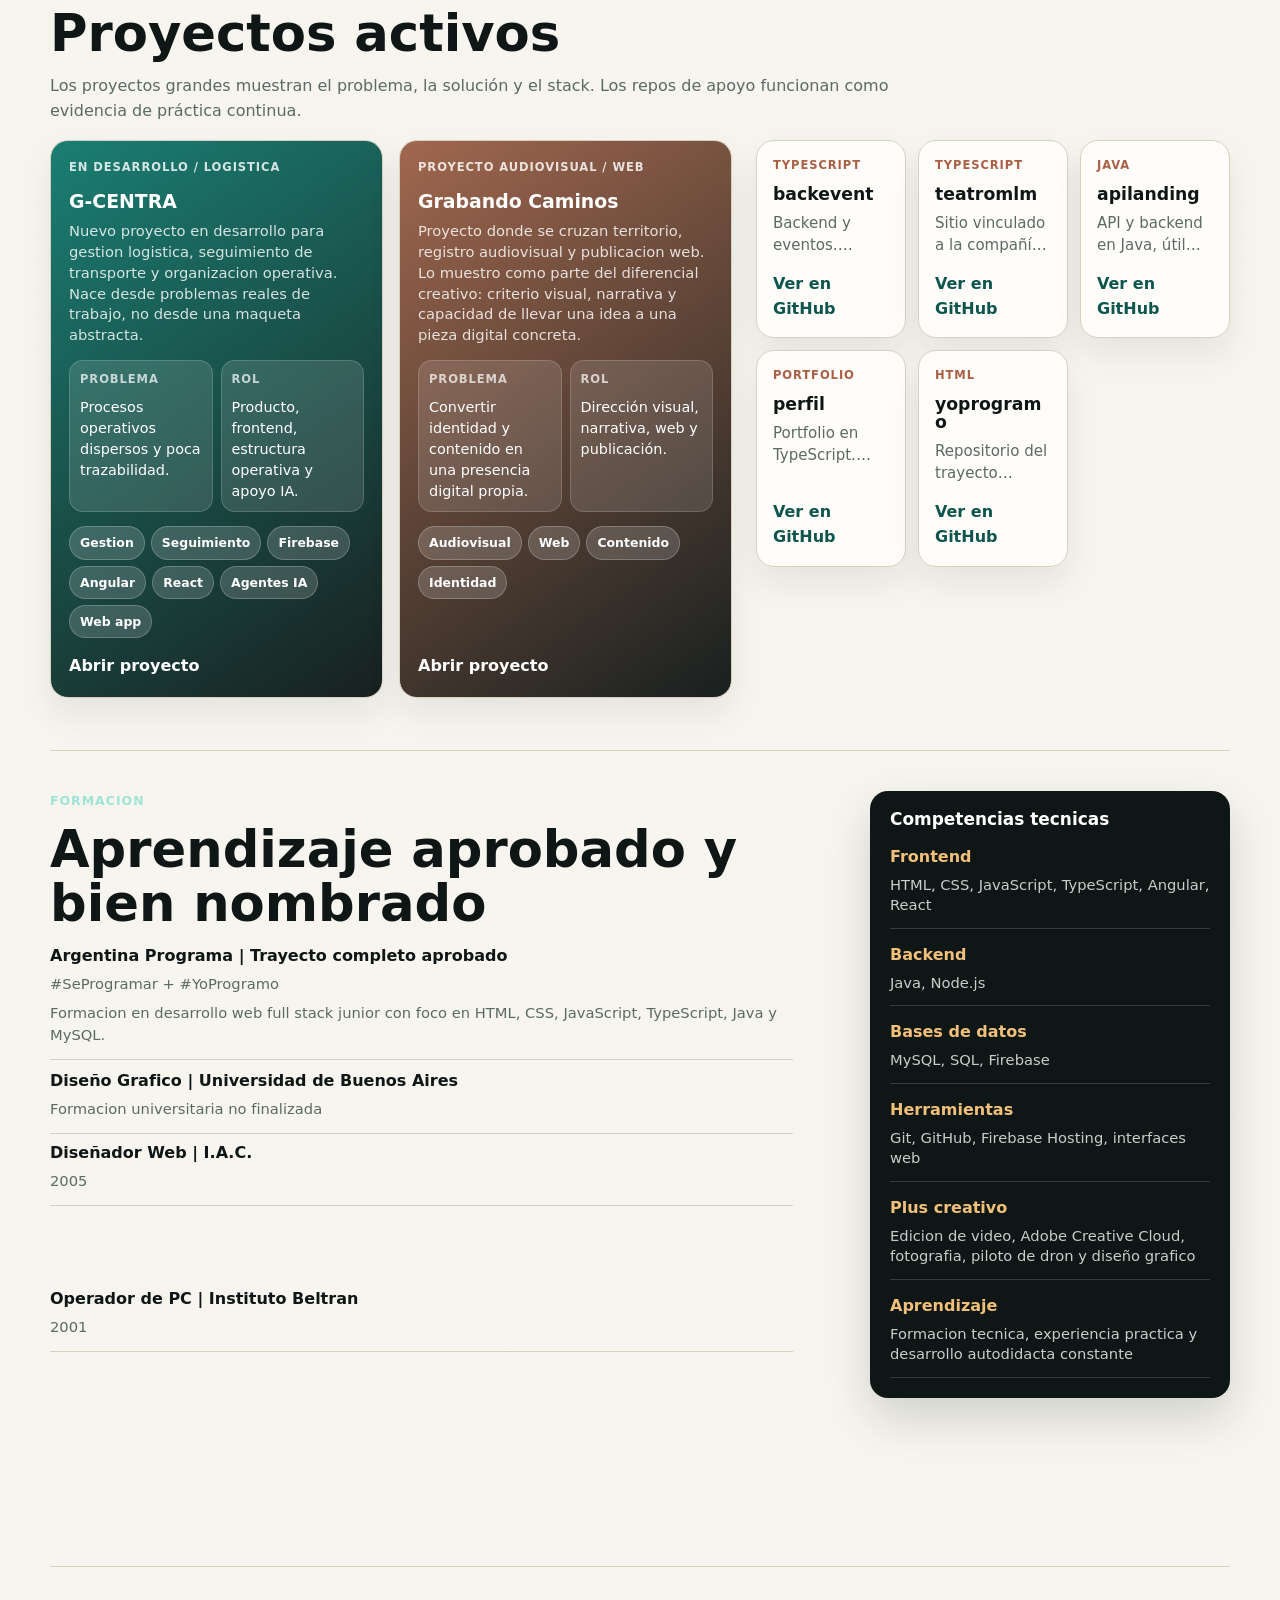
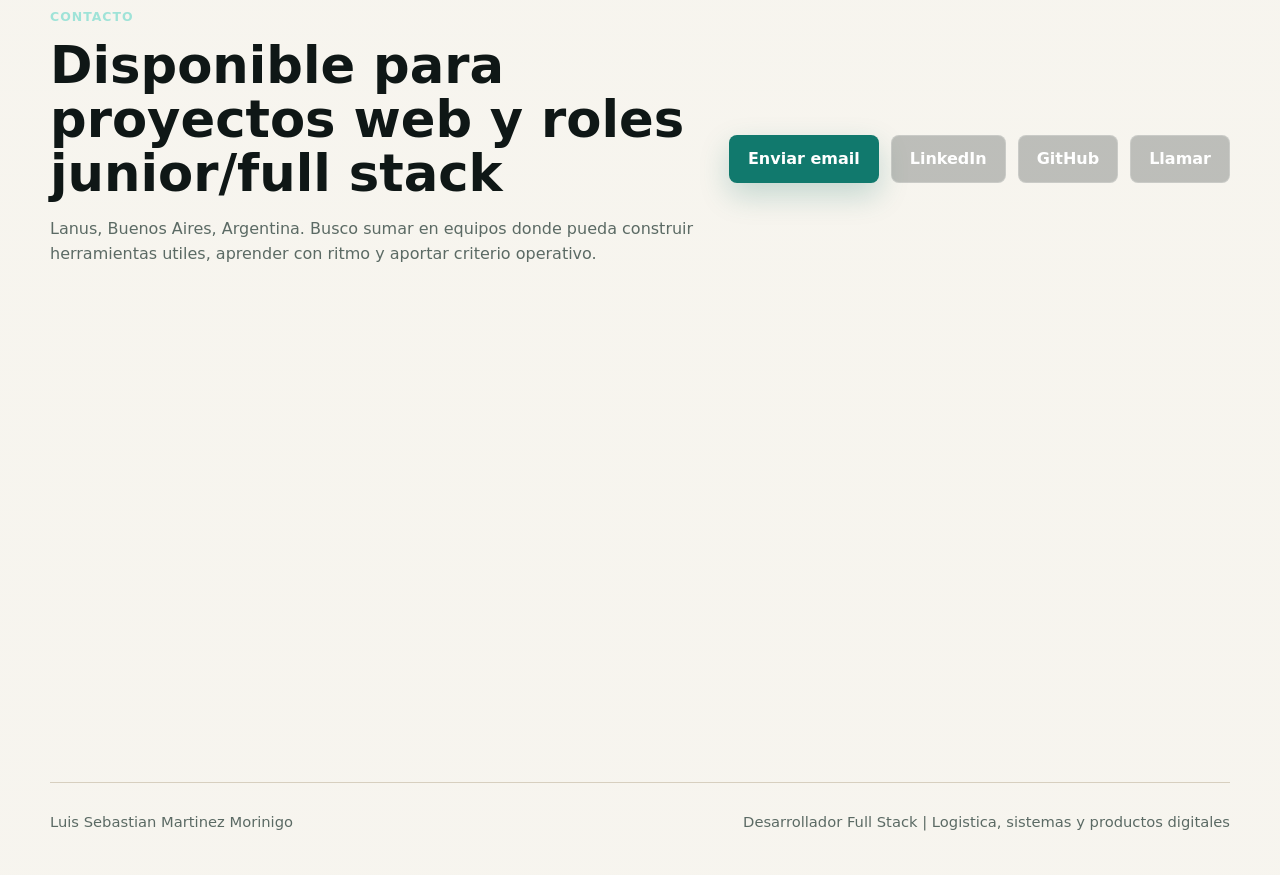
==== commit 171e7ca2: "Abre el hero a fondo completo" ====
--- a/public/index.html
+++ b/public/index.html
@@ -8,7 +8,7 @@
       content="CV web de Luis Sebastian Martinez Morinigo, desarrollador full stack con experiencia en logistica, digitalizacion de procesos y produccion audiovisual."
     />
     <title>Luis Martinez | Desarrollador Full Stack</title>
-    <link rel="stylesheet" href="./styles.css?v=16" />
+    <link rel="stylesheet" href="./styles.css?v=17" />
   </head>
   <body class="portfolio-cv">
     <header class="site-header" id="inicio">
@@ -35,123 +35,125 @@
     <main>
       <section class="hero" aria-labelledby="hero-title">
         <div class="hero-surface" aria-hidden="true"></div>
-        <div class="code-rain" aria-hidden="true">
-          <span>const rutas = monitor('logistica');</span>
-          <span>agent.plan({ contexto: 'operacion', foco: 'trazabilidad' });</span>
-          <span>SELECT estado, destino FROM envios ORDER BY salida DESC;</span>
-          <span>if (problemaReal) buildSolution();</span>
-          <span>type Stack = 'frontend' | 'backend' | 'firebase';</span>
-          <span>while (mejora) { medir(); ajustar(); }</span>
-        </div>
-        <div class="hero-copy reveal-item">
-          <p class="eyebrow">Full Stack Junior | Logistica | Agentes de IA</p>
-          <h1 id="hero-title">Materializo ideas en herramientas digitales reales.</h1>
-          <p class="hero-text">
-            Soy Luis Sebastian Martinez Morinigo. Uso desarrollo web, programacion
-            e inteligencia artificial como herramientas para convertir ideas y
-            necesidades concretas en soluciones utiles, escalables y aplicables al
-            trabajo real.
-          </p>
-          <div class="hero-actions">
-            <a class="button primary" href="#proyectos">Ver proyectos</a>
-            <a class="button secondary" href="./assets/Luis-Martinez-CV.pdf" target="_blank" rel="noreferrer">
-              Ver CV PDF
-            </a>
-            <a class="button secondary" href="https://www.linkedin.com/in/luis-sebastian-morinigo-61b12622a/" target="_blank" rel="noreferrer">
-              LinkedIn
-            </a>
-          </div>
-
-          <div class="hero-strip">
-            <article>
-              <span class="strip-label">Foco</span>
-              <strong>Productos web con lógica operativa</strong>
-            </article>
-            <article>
-              <span class="strip-label">Stack</span>
-              <strong>Angular, React, Firebase, Java, TypeScript</strong>
-            </article>
-            <article>
-              <span class="strip-label">Plus</span>
-              <strong>IA aplicada, diseño, video y dron</strong>
-            </article>
-          </div>
-
-          <div class="focus-switcher reveal-item" aria-label="Cambiar foco del perfil">
-            <span class="switcher-label">Modo</span>
-            <div class="segmented-control" role="tablist" aria-label="Foco profesional">
-              <button class="segment is-active" type="button" role="tab" aria-selected="true" data-focus-trigger="desarrollo">Desarrollo</button>
-              <button class="segment" type="button" role="tab" aria-selected="false" data-focus-trigger="logistica">Logistica</button>
-              <button class="segment" type="button" role="tab" aria-selected="false" data-focus-trigger="creativo">Creativo</button>
-            </div>
-          </div>
-
-          <div class="focus-panels reveal-item">
-            <article class="focus-panel is-active" data-focus-panel="desarrollo">
-              <p class="focus-kicker">Hoy</p>
-              <h2>Desarrollo orientado a producto y proceso.</h2>
-              <p>
-                Frontend con Angular y React, integracion con Firebase, automatizacion asistida por IA
-                y foco en construir herramientas que sirvan de verdad.
-              </p>
-              <ul class="focus-points">
-                <li>Interfaces web claras, con criterio operativo.</li>
-                <li>Integraciones y flujos que ordenan trabajo real.</li>
-                <li>Proyectos escalables y mantenibles.</li>
-              </ul>
-            </article>
-
-            <article class="focus-panel" data-focus-panel="logistica">
-              <p class="focus-kicker">Experiencia</p>
-              <h2>Operacion, trazabilidad y mejora continua.</h2>
-              <p>
-                Mi base viene de coordinar tareas, ordenar informacion critica, seguir pedidos
-                y entender cómo se rompe un proceso cuando la herramienta no acompaña.
-              </p>
-              <ul class="focus-points">
-                <li>Stock, pedidos y seguimiento.</li>
-                <li>Procesos multitarea en tiempo real.</li>
-                <li>Herramientas pensadas desde el uso cotidiano.</li>
-              </ul>
-            </article>
-
-            <article class="focus-panel" data-focus-panel="creativo">
-              <p class="focus-kicker">Diferencial</p>
-              <h2>Diseño, video y narrativa como capa extra.</h2>
-              <p>
-                Sumé audiovisual, diseño grafico y dron como herramientas para comunicar mejor,
-                presentar mejor y construir experiencias digitales con mas identidad.
-              </p>
-              <ul class="focus-points">
-                <li>Adobe Creative Cloud y edición.</li>
-                <li>Mirada visual para productos digitales.</li>
-                <li>Capacidad de contar y mostrar proyectos.</li>
-              </ul>
-            </article>
-          </div>
-        </div>
-
-        <aside class="hero-panel reveal-item" aria-label="Resumen profesional">
-          <img
-            class="avatar"
-            src="./assets/foto-luis-v5.jpeg"
-            alt="Foto de perfil de Luis Martinez"
-          />
-          <div class="metric-grid">
-            <div>
-              <strong>Full Stack</strong>
-              <span>soluciones web pensadas desde problemas reales de operacion</span>
-            </div>
-            <div>
-              <strong>25</strong>
-              <span>repositorios publicos en GitHub</span>
-            </div>
-            <div>
-              <strong>20+</strong>
-              <span>anios combinando operacion, diseno y tecnologia</span>
-            </div>
-          </div>
-        </aside>
+        <div class="hero-grid">
+          <div class="code-rain" aria-hidden="true">
+            <span>const rutas = monitor('logistica');</span>
+            <span>agent.plan({ contexto: 'operacion', foco: 'trazabilidad' });</span>
+            <span>SELECT estado, destino FROM envios ORDER BY salida DESC;</span>
+            <span>if (problemaReal) buildSolution();</span>
+            <span>type Stack = 'frontend' | 'backend' | 'firebase';</span>
+            <span>while (mejora) { medir(); ajustar(); }</span>
+          </div>
+          <div class="hero-copy reveal-item">
+            <p class="eyebrow">Full Stack Junior | Logistica | Agentes de IA</p>
+            <h1 id="hero-title">Materializo ideas en herramientas digitales reales.</h1>
+            <p class="hero-text">
+              Soy Luis Sebastian Martinez Morinigo. Uso desarrollo web, programacion
+              e inteligencia artificial como herramientas para convertir ideas y
+              necesidades concretas en soluciones utiles, escalables y aplicables al
+              trabajo real.
+            </p>
+            <div class="hero-actions">
+              <a class="button primary" href="#proyectos">Ver proyectos</a>
+              <a class="button secondary" href="./assets/Luis-Martinez-CV.pdf" target="_blank" rel="noreferrer">
+                Ver CV PDF
+              </a>
+              <a class="button secondary" href="https://www.linkedin.com/in/luis-sebastian-morinigo-61b12622a/" target="_blank" rel="noreferrer">
+                LinkedIn
+              </a>
+            </div>
+
+            <div class="hero-strip">
+              <article>
+                <span class="strip-label">Foco</span>
+                <strong>Productos web con lógica operativa</strong>
+              </article>
+              <article>
+                <span class="strip-label">Stack</span>
+                <strong>Angular, React, Firebase, Java, TypeScript</strong>
+              </article>
+              <article>
+                <span class="strip-label">Plus</span>
+                <strong>IA aplicada, diseño, video y dron</strong>
+              </article>
+            </div>
+
+            <div class="focus-switcher reveal-item" aria-label="Cambiar foco del perfil">
+              <span class="switcher-label">Modo</span>
+              <div class="segmented-control" role="tablist" aria-label="Foco profesional">
+                <button class="segment is-active" type="button" role="tab" aria-selected="true" data-focus-trigger="desarrollo">Desarrollo</button>
+                <button class="segment" type="button" role="tab" aria-selected="false" data-focus-trigger="logistica">Logistica</button>
+                <button class="segment" type="button" role="tab" aria-selected="false" data-focus-trigger="creativo">Creativo</button>
+              </div>
+            </div>
+
+            <div class="focus-panels reveal-item">
+              <article class="focus-panel is-active" data-focus-panel="desarrollo">
+                <p class="focus-kicker">Hoy</p>
+                <h2>Desarrollo orientado a producto y proceso.</h2>
+                <p>
+                  Frontend con Angular y React, integracion con Firebase, automatizacion asistida por IA
+                  y foco en construir herramientas que sirvan de verdad.
+                </p>
+                <ul class="focus-points">
+                  <li>Interfaces web claras, con criterio operativo.</li>
+                  <li>Integraciones y flujos que ordenan trabajo real.</li>
+                  <li>Proyectos escalables y mantenibles.</li>
+                </ul>
+              </article>
+
+              <article class="focus-panel" data-focus-panel="logistica">
+                <p class="focus-kicker">Experiencia</p>
+                <h2>Operacion, trazabilidad y mejora continua.</h2>
+                <p>
+                  Mi base viene de coordinar tareas, ordenar informacion critica, seguir pedidos
+                  y entender cómo se rompe un proceso cuando la herramienta no acompaña.
+                </p>
+                <ul class="focus-points">
+                  <li>Stock, pedidos y seguimiento.</li>
+                  <li>Procesos multitarea en tiempo real.</li>
+                  <li>Herramientas pensadas desde el uso cotidiano.</li>
+                </ul>
+              </article>
+
+              <article class="focus-panel" data-focus-panel="creativo">
+                <p class="focus-kicker">Diferencial</p>
+                <h2>Diseño, video y narrativa como capa extra.</h2>
+                <p>
+                  Sumé audiovisual, diseño grafico y dron como herramientas para comunicar mejor,
+                  presentar mejor y construir experiencias digitales con mas identidad.
+                </p>
+                <ul class="focus-points">
+                  <li>Adobe Creative Cloud y edición.</li>
+                  <li>Mirada visual para productos digitales.</li>
+                  <li>Capacidad de contar y mostrar proyectos.</li>
+                </ul>
+              </article>
+            </div>
+          </div>
+
+          <aside class="hero-panel reveal-item" aria-label="Resumen profesional">
+            <img
+              class="avatar"
+              src="./assets/foto-luis-v5.jpeg"
+              alt="Foto de perfil de Luis Martinez"
+            />
+            <div class="metric-grid">
+              <div>
+                <strong>Full Stack</strong>
+                <span>soluciones web pensadas desde problemas reales de operacion</span>
+              </div>
+              <div>
+                <strong>25</strong>
+                <span>repositorios publicos en GitHub</span>
+              </div>
+              <div>
+                <strong>20+</strong>
+                <span>anios combinando operacion, diseno y tecnologia</span>
+              </div>
+            </div>
+          </aside>
+        </div>
       </section>
 
       <section class="section compact" id="perfil" aria-labelledby="perfil-title">
--- a/public/styles.css
+++ b/public/styles.css
@@ -162,10 +162,16 @@
 .hero {
   position: relative;
   overflow: hidden;
+  width: 100%;
+  min-height: calc(100svh - 72px);
+  margin: 0;
+  padding: clamp(36px, 6vw, 72px) 0 76px;
+}
+
+.hero-grid {
+  position: relative;
   width: min(1160px, calc(100% - 32px));
-  min-height: calc(100svh - 72px);
   margin: 0 auto;
-  padding: clamp(36px, 6vw, 72px) 0 76px;
   display: grid;
   grid-template-columns: minmax(0, 1.05fr) minmax(320px, 0.7fr);
   align-items: start;
@@ -1091,7 +1097,7 @@
     border-radius: var(--radius);
   }
 
-  .hero,
+  .hero-grid,
   .split,
   .contact {
     grid-template-columns: 1fr;
@@ -1137,7 +1143,7 @@
   }
 
   .nav,
-  .hero,
+  .hero-grid,
   .section,
   .footer {
     width: min(100% - 24px, 1160px);
@@ -1215,20 +1221,28 @@
 }
 
 .portfolio-cv .hero {
+  width: 100%;
+  padding: clamp(20px, 4vw, 40px) 0 72px;
+}
+
+.portfolio-cv .hero-grid {
   width: min(1180px, calc(100% - 24px));
-  padding: clamp(20px, 4vw, 40px) 0 72px;
+  margin: 0 auto;
+  display: grid;
   grid-template-columns: minmax(0, 1.12fr) minmax(330px, 0.72fr);
+  align-items: start;
+  gap: clamp(32px, 5vw, 72px);
 }
 
 .portfolio-cv .hero-surface {
   position: absolute;
-  inset: 0;
+  inset: 0 0 0 0;
   z-index: -3;
-  border-radius: 34px;
+  border-radius: 0;
   background:
     linear-gradient(135deg, rgba(10, 18, 18, 0.995) 0%, rgba(11, 42, 39, 0.985) 48%, rgba(11, 42, 39, 0.86) 64%, rgba(244, 239, 229, 0.08) 80%, rgba(244, 239, 229, 0) 100%),
     radial-gradient(circle at right 18% top 22%, rgba(214, 161, 75, 0.18), rgba(214, 161, 75, 0) 34%);
-  box-shadow: 0 28px 90px rgba(10, 18, 18, 0.22);
+  box-shadow: inset 0 -24px 40px rgba(10, 18, 18, 0.08);
 }
 
 .portfolio-cv .hero::before {
@@ -1434,14 +1448,16 @@
 
 @media (max-width: 900px) {
   .portfolio-cv .hero {
+    min-height: auto;
+    padding-bottom: 64px;
+  }
+
+  .portfolio-cv .hero-grid {
     grid-template-columns: 1fr;
     width: min(100% - 20px, 1180px);
-    min-height: auto;
-    padding-bottom: 64px;
   }
 
   .portfolio-cv .hero-surface {
-    border-radius: 28px;
     background:
       linear-gradient(180deg, rgba(10, 18, 18, 0.99), rgba(12, 54, 50, 0.97) 72%, rgba(244, 239, 229, 0.08) 88%, rgba(244, 239, 229, 0) 100%),
       radial-gradient(circle at right 18% top 22%, rgba(214, 161, 75, 0.18), rgba(214, 161, 75, 0) 34%);
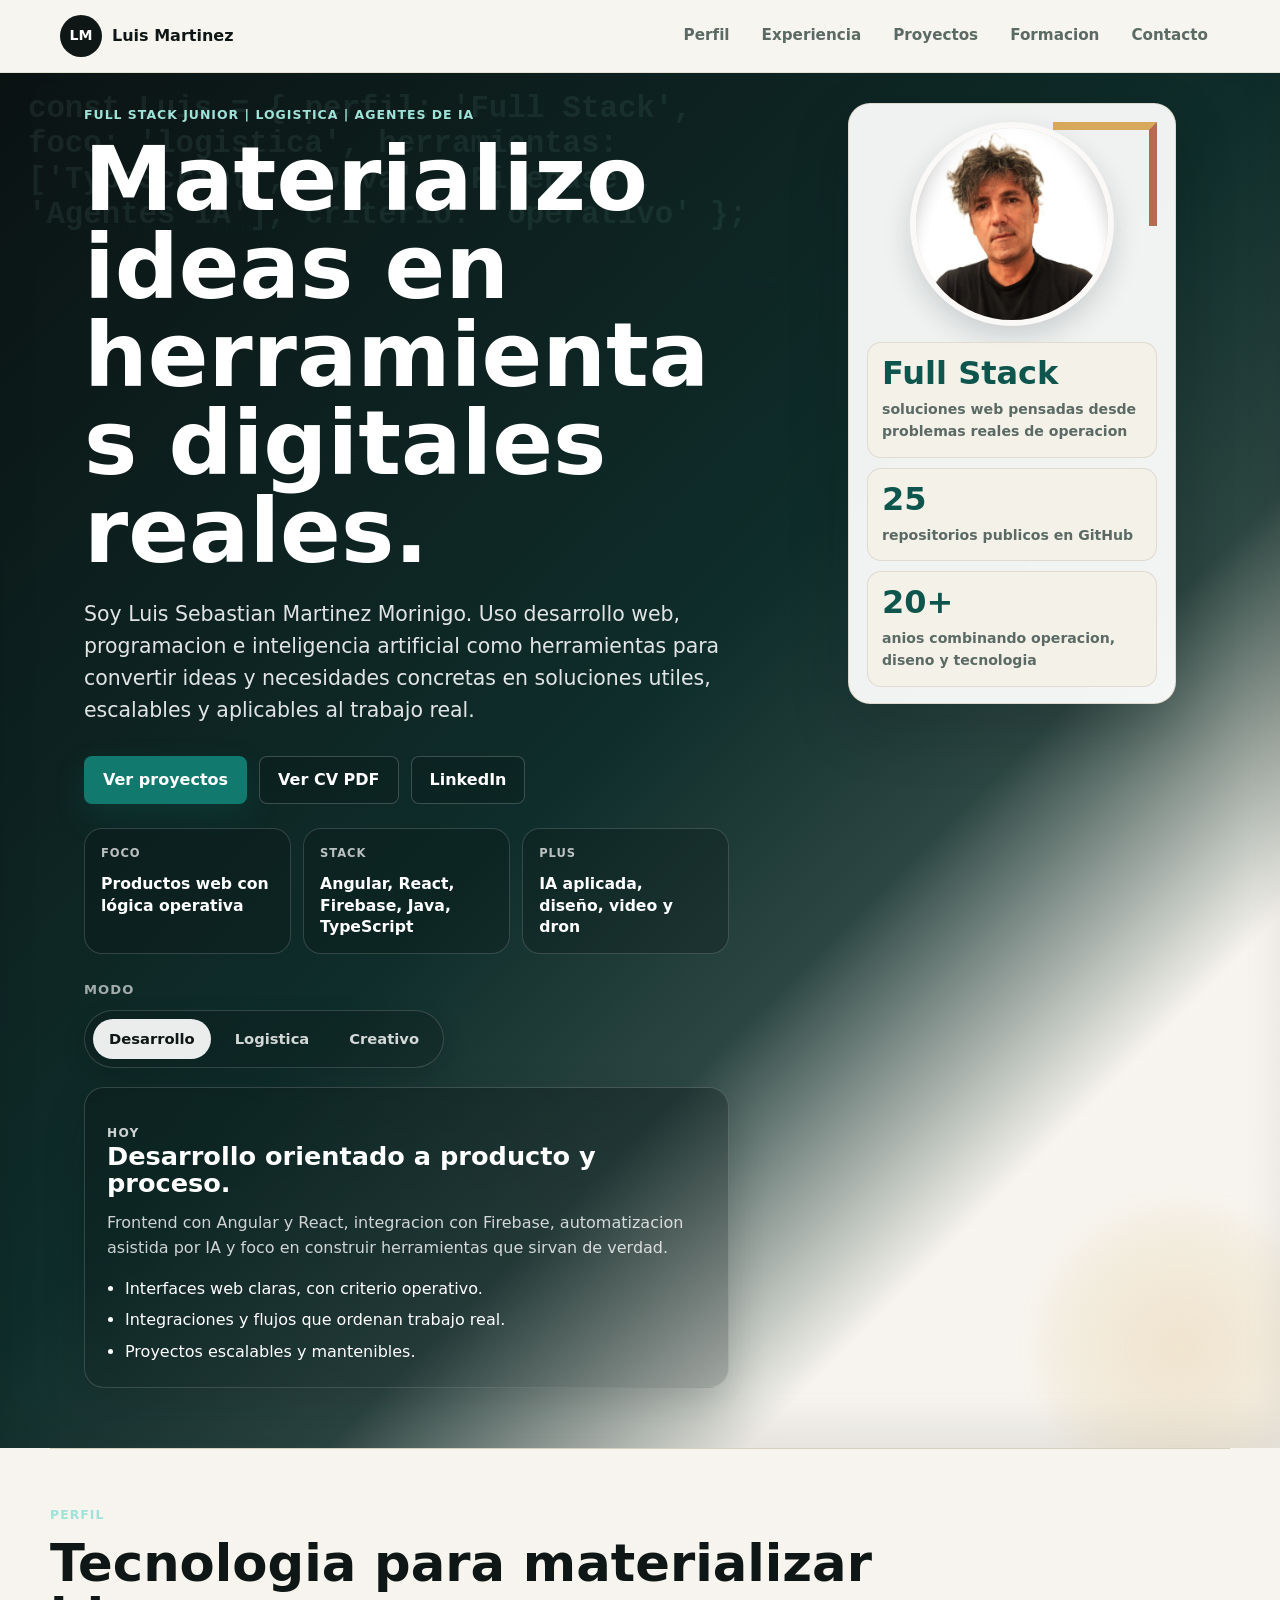
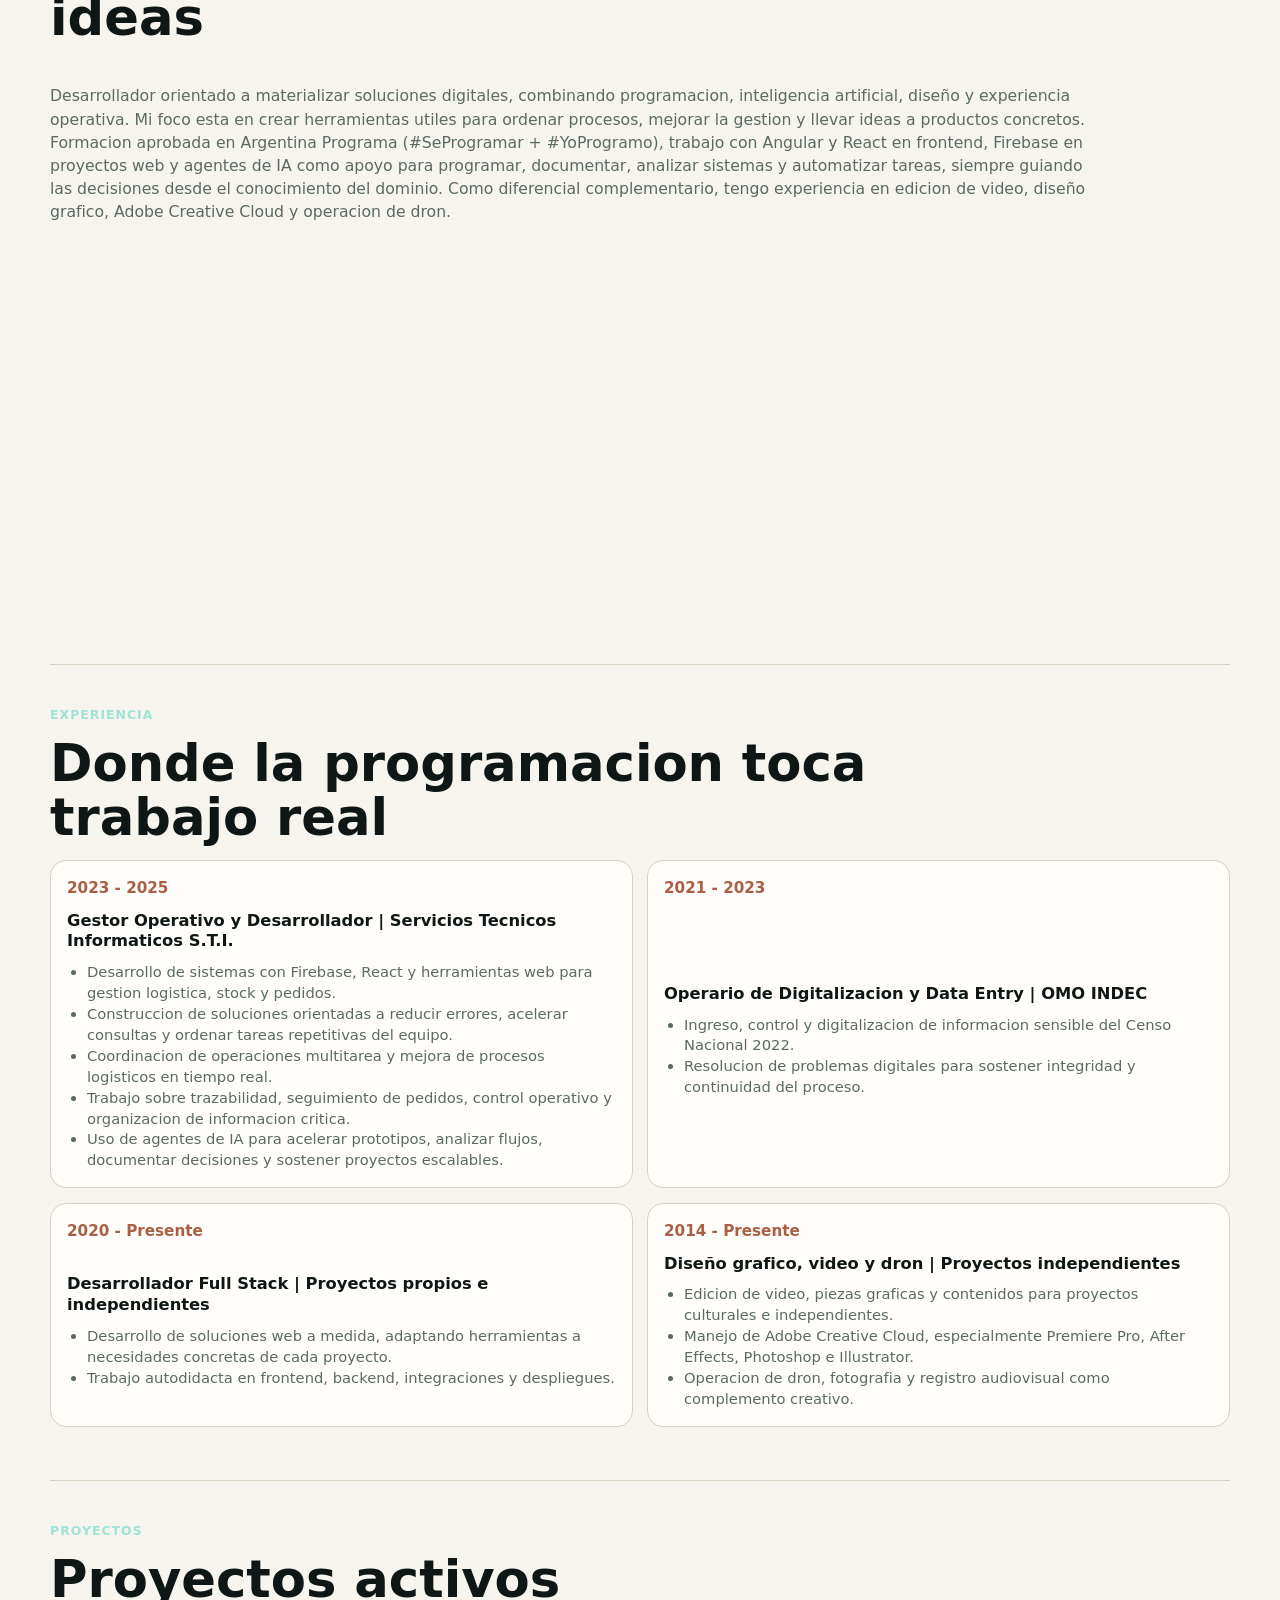
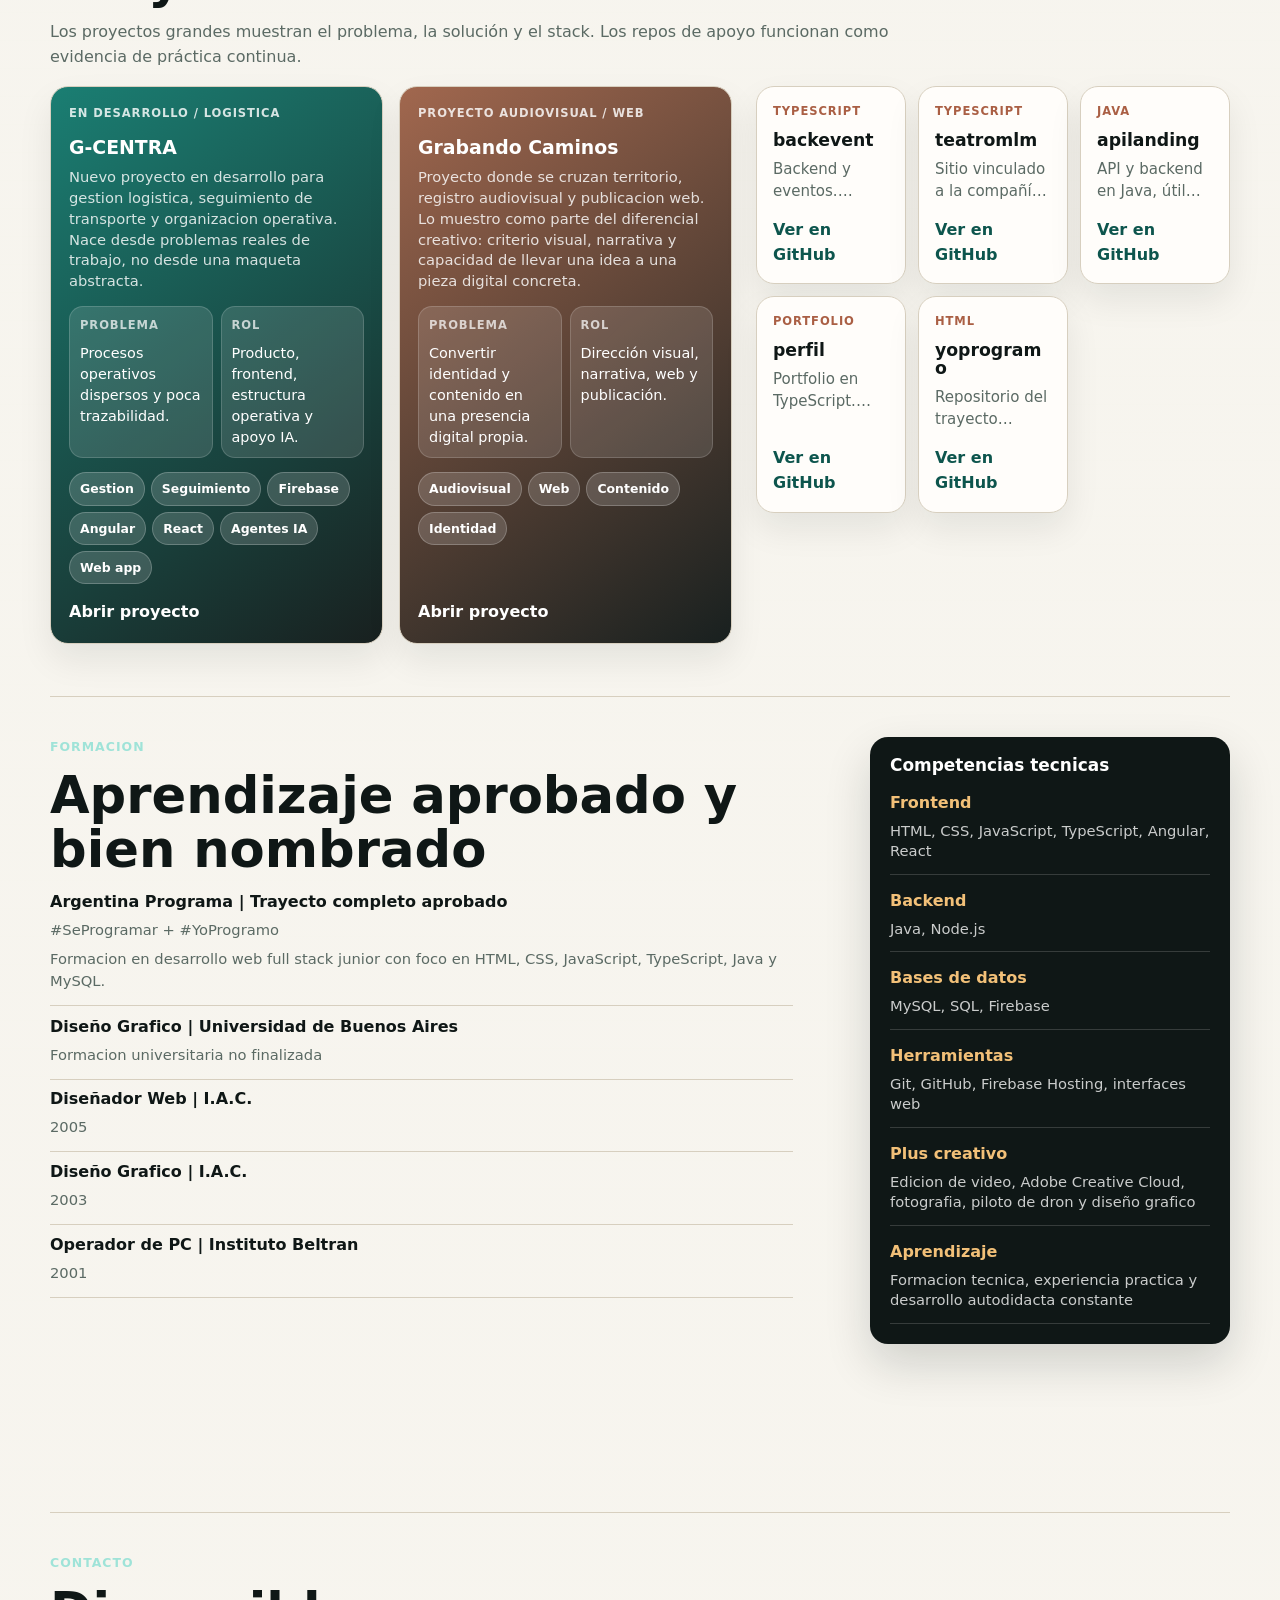
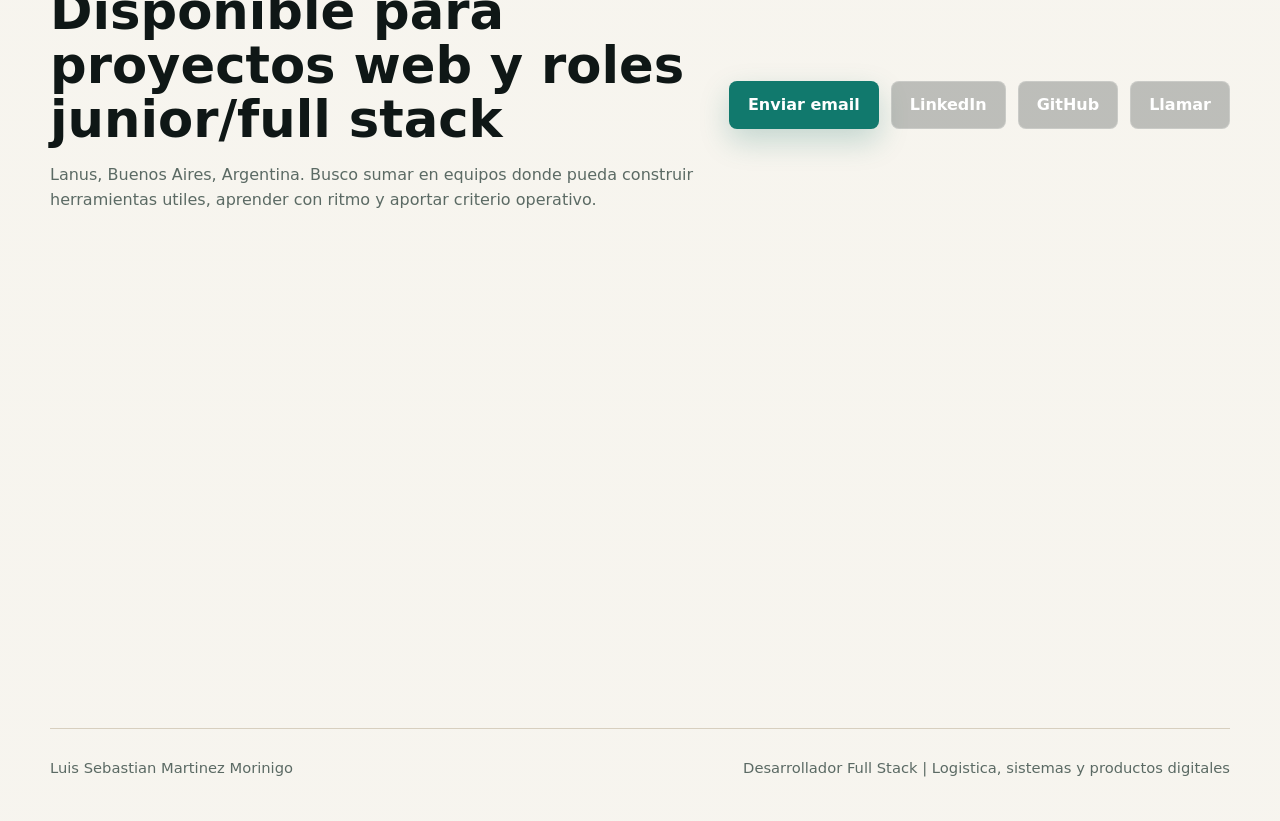
==== commit f28d7102: "Limpia la caja del hero y sube el arranque" ====
--- a/public/index.html
+++ b/public/index.html
@@ -8,7 +8,7 @@
       content="CV web de Luis Sebastian Martinez Morinigo, desarrollador full stack con experiencia en logistica, digitalizacion de procesos y produccion audiovisual."
     />
     <title>Luis Martinez | Desarrollador Full Stack</title>
-    <link rel="stylesheet" href="./styles.css?v=17" />
+    <link rel="stylesheet" href="./styles.css?v=18" />
   </head>
   <body class="portfolio-cv">
     <header class="site-header" id="inicio">
--- a/public/styles.css
+++ b/public/styles.css
@@ -1222,7 +1222,7 @@
 
 .portfolio-cv .hero {
   width: 100%;
-  padding: clamp(20px, 4vw, 40px) 0 72px;
+  padding: clamp(8px, 2vw, 18px) 0 60px;
 }
 
 .portfolio-cv .hero-grid {
@@ -1246,7 +1246,7 @@
 }
 
 .portfolio-cv .hero::before {
-  inset: 34px auto auto 28px;
+  inset: 18px auto auto 28px;
   z-index: -2;
   max-width: 760px;
   color: rgba(171, 230, 221, 0.08);
@@ -1262,19 +1262,13 @@
 }
 
 .portfolio-cv .hero-copy {
-  padding: 34px 0 0 34px;
+  padding: 14px 0 0 34px;
   color: #fff;
   position: relative;
 }
 
 .portfolio-cv .hero-copy::before {
-  content: "";
-  position: absolute;
-  inset: 8px 44px 10px -18px;
-  z-index: -1;
-  border-radius: 28px;
-  background: linear-gradient(90deg, rgba(9, 18, 18, 0.34), rgba(9, 18, 18, 0.12) 70%, rgba(9, 18, 18, 0));
-  pointer-events: none;
+  content: none;
 }
 
 .portfolio-cv .eyebrow {
@@ -1376,7 +1370,7 @@
 
 .portfolio-cv .hero-panel {
   width: min(100%, 328px);
-  margin-top: 28px;
+  margin-top: 12px;
   background: rgba(255, 255, 255, 0.94);
   backdrop-filter: blur(16px);
   box-shadow: 0 24px 60px rgba(10, 18, 18, 0.18);
@@ -1449,7 +1443,7 @@
 @media (max-width: 900px) {
   .portfolio-cv .hero {
     min-height: auto;
-    padding-bottom: 64px;
+    padding-bottom: 56px;
   }
 
   .portfolio-cv .hero-grid {
@@ -1464,11 +1458,7 @@
   }
 
   .portfolio-cv .hero-copy {
-    padding: 26px 20px 0;
-  }
-
-  .portfolio-cv .hero-copy::before {
-    inset: 6px 12px 10px 0;
+    padding: 18px 20px 0;
   }
 
   .portfolio-cv .hero-panel {
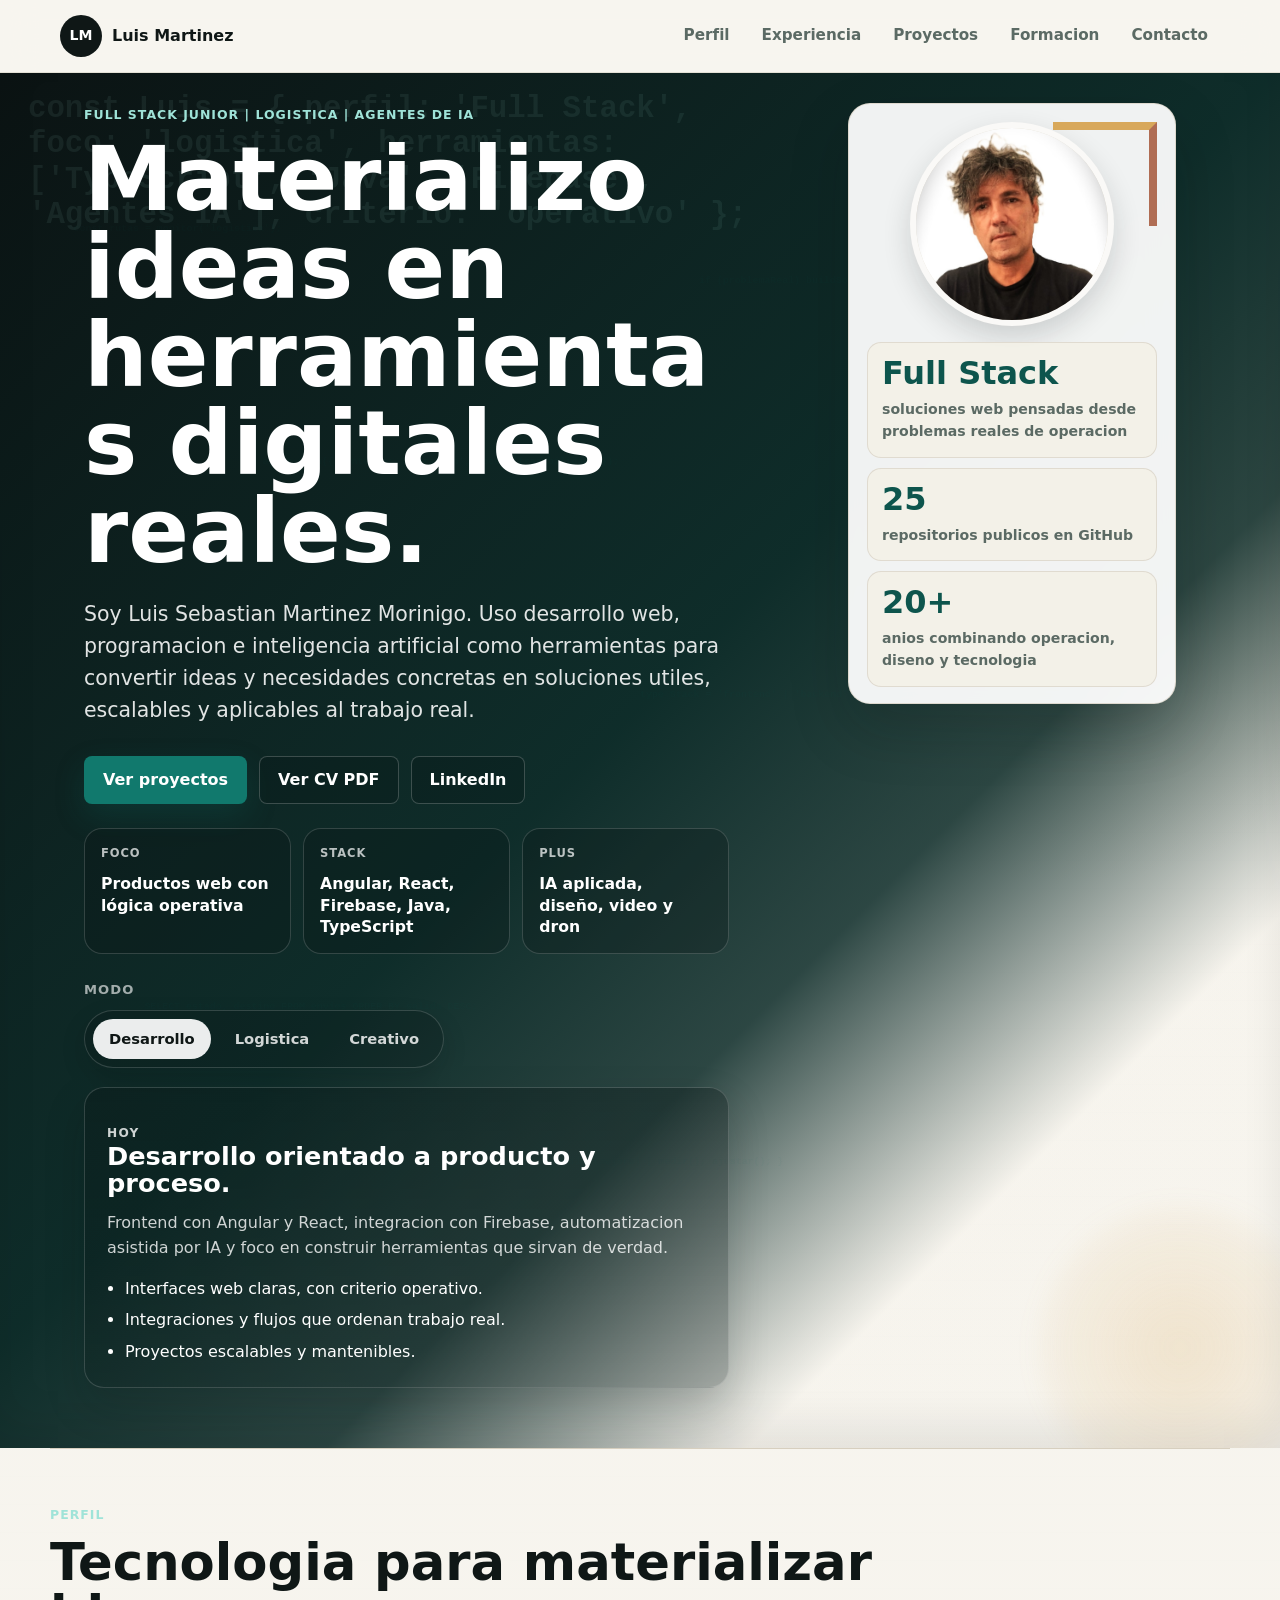
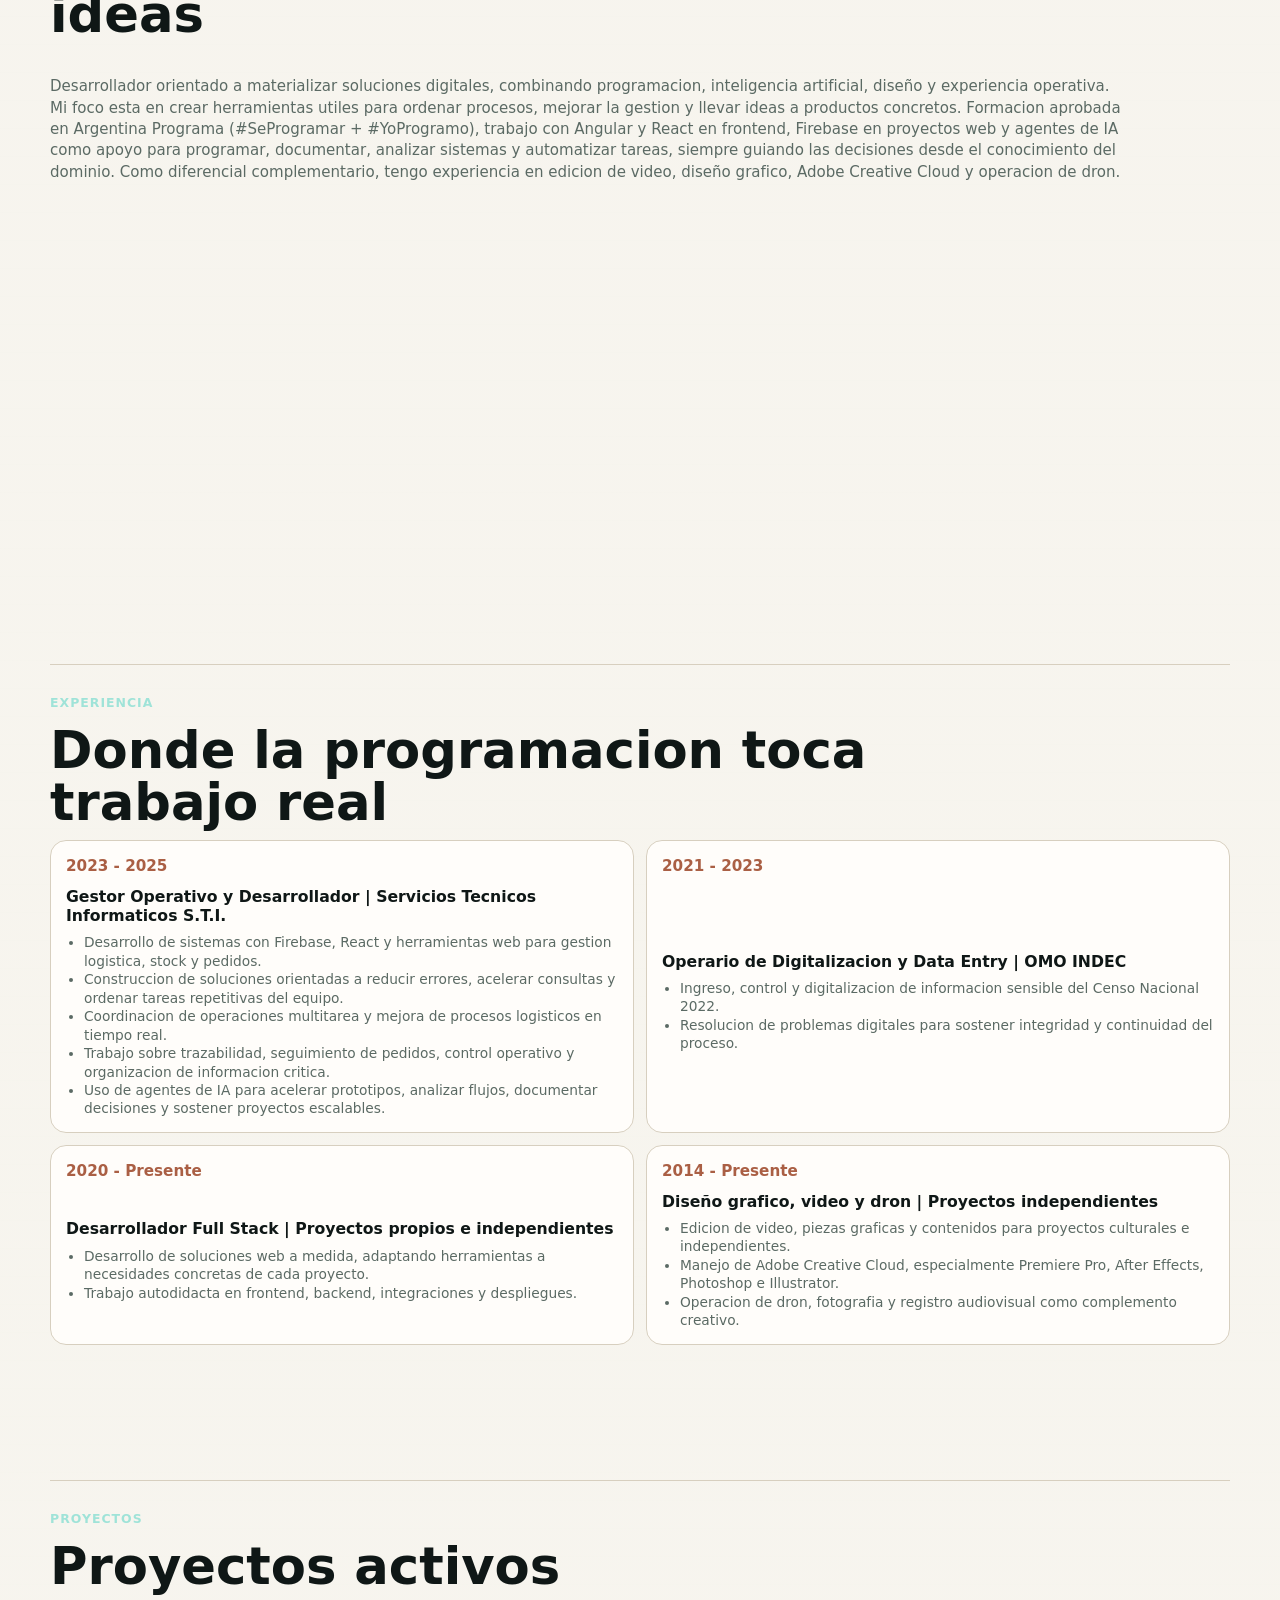
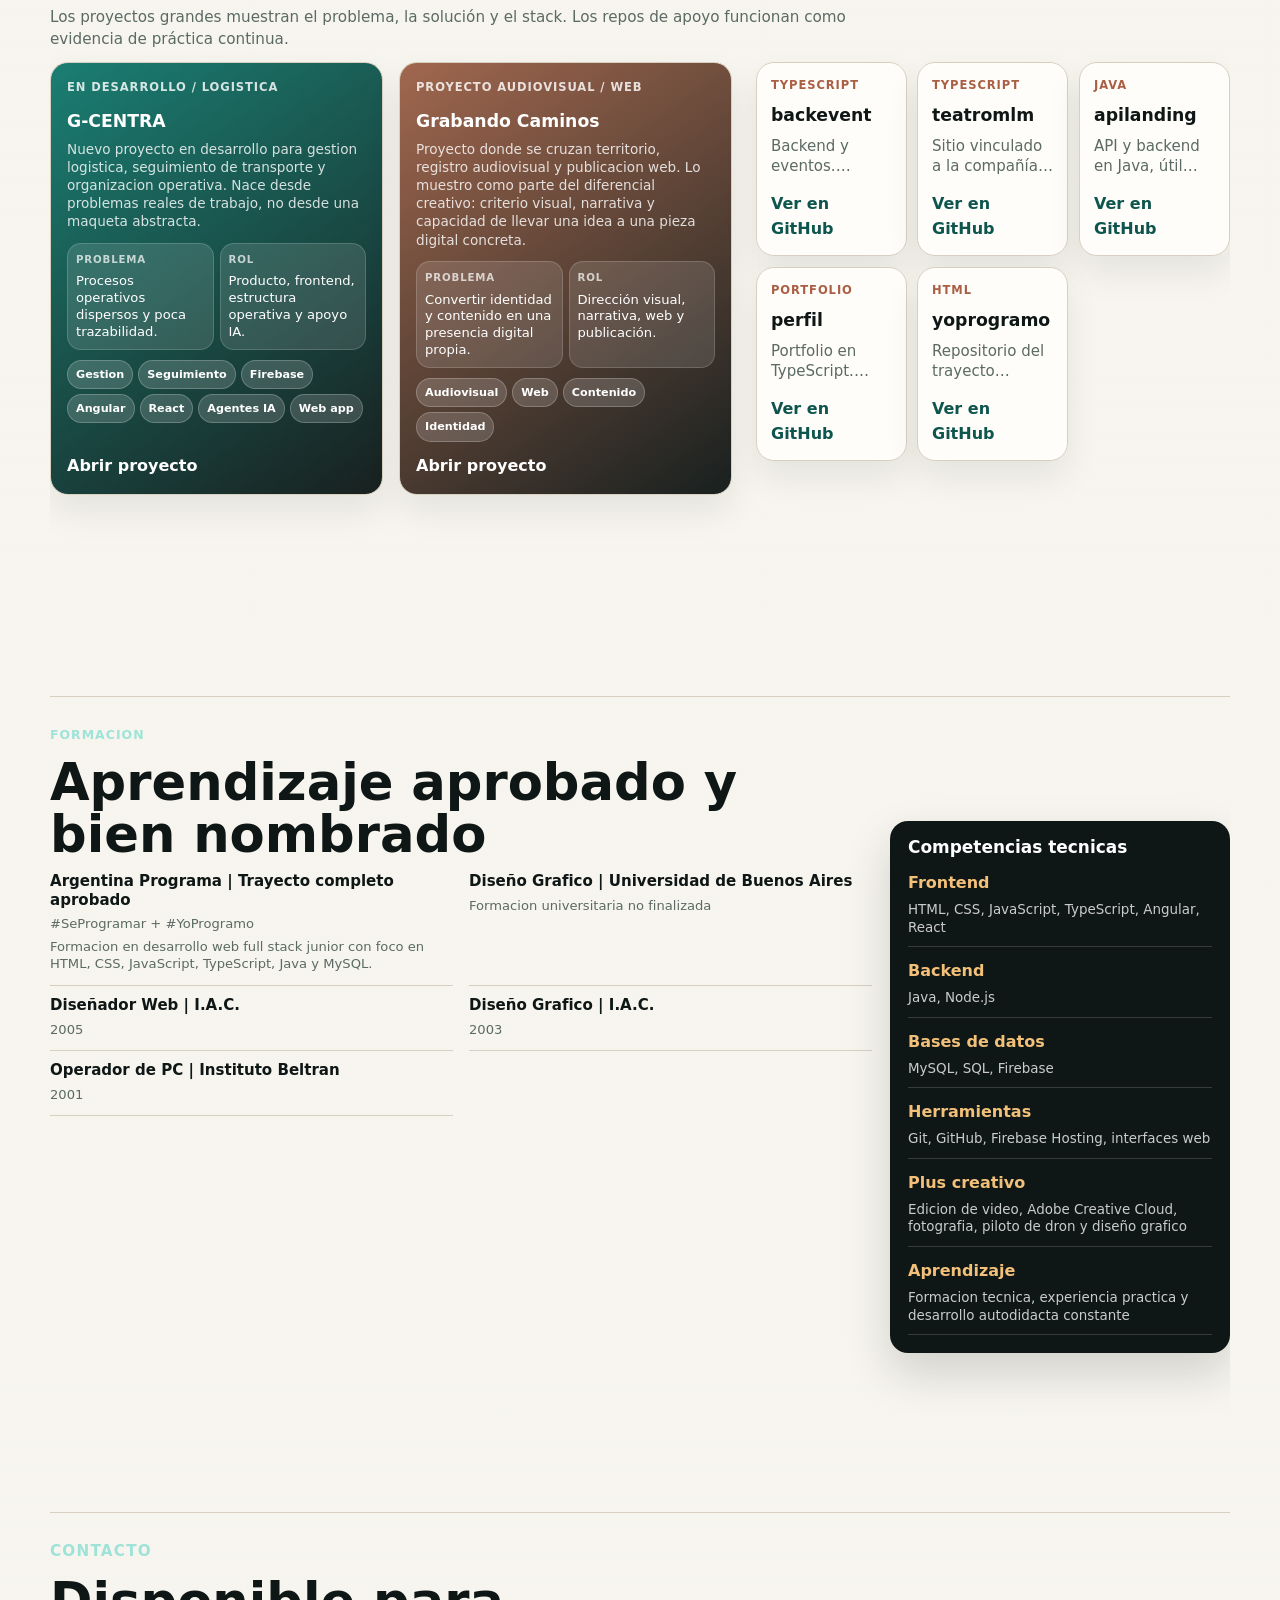
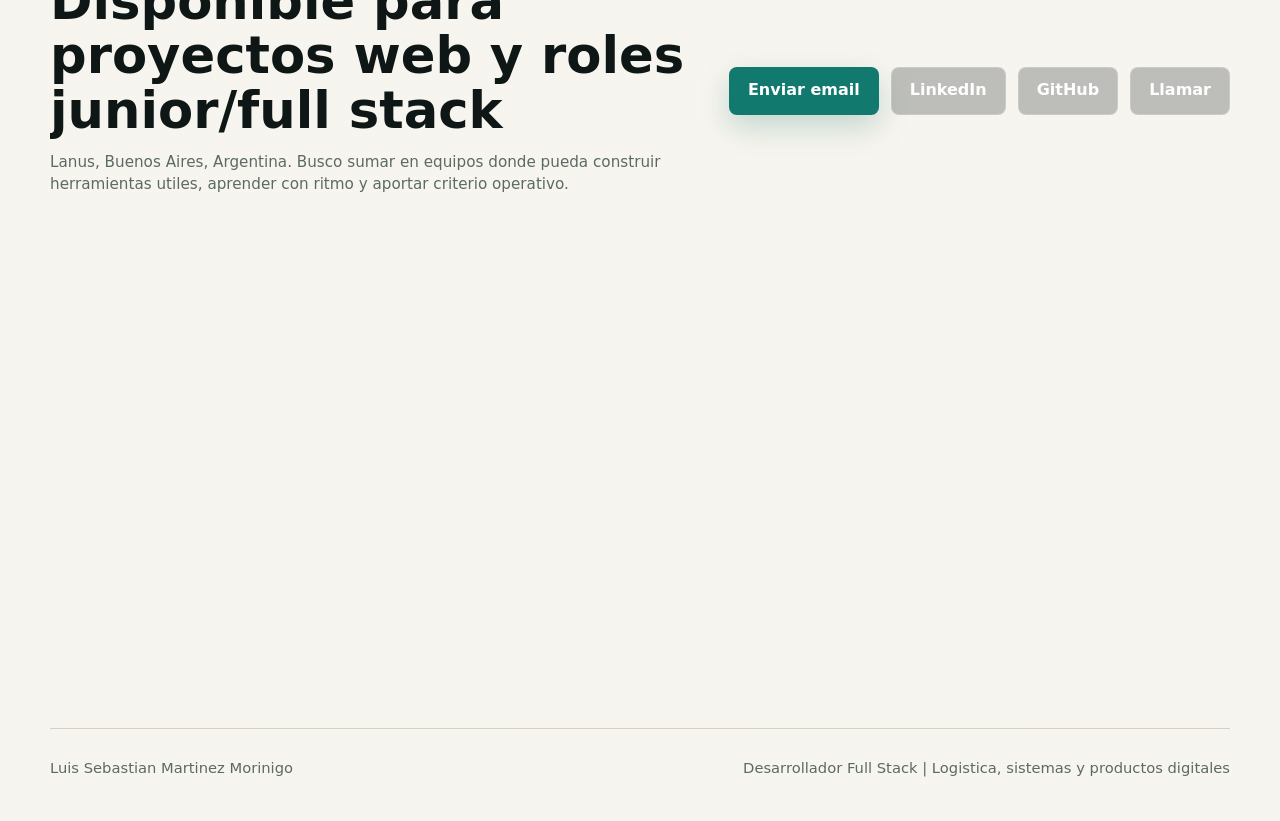
==== commit 8a245c7c: "Compacta cada seccion para desktop" ====
--- a/public/index.html
+++ b/public/index.html
@@ -8,7 +8,7 @@
       content="CV web de Luis Sebastian Martinez Morinigo, desarrollador full stack con experiencia en logistica, digitalizacion de procesos y produccion audiovisual."
     />
     <title>Luis Martinez | Desarrollador Full Stack</title>
-    <link rel="stylesheet" href="./styles.css?v=18" />
+    <link rel="stylesheet" href="./styles.css?v=19" />
   </head>
   <body class="portfolio-cv">
     <header class="site-header" id="inicio">
--- a/public/styles.css
+++ b/public/styles.css
@@ -881,14 +881,25 @@
 
   .section {
     min-height: calc(100svh - 84px);
-    padding-top: 40px;
-    padding-bottom: 40px;
+    padding-top: 28px;
+    padding-bottom: 28px;
     display: grid;
     align-content: start;
+    overflow: hidden;
   }
 
   .section-heading {
-    margin-bottom: 16px;
+    margin-bottom: 12px;
+  }
+
+  .section-heading h2 {
+    line-height: 1.02;
+  }
+
+  .section-intro,
+  .lead {
+    font-size: 0.95rem;
+    line-height: 1.45;
   }
 
   .hero-strip article {
@@ -896,21 +907,22 @@
   }
 
   #perfil .lead {
-    max-width: 1040px;
-    font-size: 0.98rem;
-    line-height: 1.48;
+    max-width: 1080px;
+    font-size: 0.94rem;
+    line-height: 1.42;
   }
 
   #experiencia .timeline {
     grid-template-columns: repeat(2, minmax(0, 1fr));
-    gap: 14px;
+    gap: 12px;
+    align-content: start;
   }
 
   #experiencia .timeline-item {
     display: grid;
     grid-template-columns: 1fr;
-    gap: 10px;
-    padding: 16px;
+    gap: 8px;
+    padding: 14px 15px;
     border: 1px solid var(--line);
     border-radius: 16px;
     background: var(--surface);
@@ -922,37 +934,40 @@
 
   #experiencia .timeline-content h3 {
     margin: 0;
-    font-size: 1.02rem;
-    line-height: 1.28;
+    font-size: 0.98rem;
+    line-height: 1.24;
   }
 
   #experiencia .timeline-content ul {
-    margin-top: 10px;
-    font-size: 0.92rem;
-    line-height: 1.42;
+    margin: 8px 0 0;
+    padding-left: 18px;
+    font-size: 0.86rem;
+    line-height: 1.34;
   }
 
   .project-layout {
-    gap: 16px;
+    gap: 14px;
     grid-template-columns: minmax(0, 1.18fr) minmax(0, 0.82fr);
+    align-content: start;
   }
 
   .project-card {
-    padding: 18px;
+    padding: 16px;
   }
 
   .project-card h3 {
-    font-size: 1.18rem;
+    font-size: 1.08rem;
+    line-height: 1.2;
   }
 
   .project-card p {
-    margin: 10px 0 14px;
-    font-size: 0.92rem;
-    line-height: 1.42;
+    margin: 8px 0 12px;
+    font-size: 0.85rem;
+    line-height: 1.34;
   }
 
   .project-card.compact {
-    padding: 16px;
+    padding: 14px;
   }
 
   .project-card.compact p {
@@ -964,25 +979,46 @@
 
   .project-support-grid {
     grid-template-columns: repeat(3, minmax(0, 1fr));
-    gap: 12px;
+    gap: 10px;
   }
 
   .case-meta {
-    gap: 8px;
-    margin-bottom: 14px;
+    gap: 6px;
+    margin-bottom: 10px;
   }
 
   .case-meta div {
-    padding: 10px;
+    padding: 8px;
+  }
+
+  .case-meta dt {
+    font-size: 0.64rem;
+  }
+
+  .case-meta dd {
+    margin-top: 6px;
+    font-size: 0.82rem;
+    line-height: 1.28;
   }
 
   .stack {
-    margin-bottom: 16px;
-    gap: 6px;
-  }
-
-  .education-list {
-    gap: 10px;
+    margin-bottom: 12px;
+    gap: 5px;
+  }
+
+  .stack span {
+    padding: 5px 8px;
+    font-size: 0.7rem;
+  }
+
+  #formacion.split {
+    grid-template-columns: minmax(0, 1.1fr) 340px;
+    gap: 18px;
+  }
+
+  #formacion .education-list {
+    grid-template-columns: repeat(2, minmax(0, 1fr));
+    gap: 10px 16px;
   }
 
   .education-list article {
@@ -991,35 +1027,41 @@
 
   .education-list h3 {
     margin: 0;
-    font-size: 1rem;
-    line-height: 1.3;
+    font-size: 0.94rem;
+    line-height: 1.24;
   }
 
   .education-list p {
     margin-top: 6px;
-    font-size: 0.92rem;
+    font-size: 0.82rem;
+    line-height: 1.3;
   }
 
   .contact {
     align-items: center;
   }
 
+  .contact p {
+    font-size: 0.95rem;
+    line-height: 1.42;
+  }
+
   .skills-panel {
-    padding: 20px;
+    padding: 18px;
   }
 
   .skills-panel dl {
-    gap: 14px;
-    margin-top: 16px;
+    gap: 12px;
+    margin-top: 14px;
   }
 
   .skills-panel div {
-    padding-bottom: 12px;
+    padding-bottom: 10px;
   }
 
   .skills-panel dd {
-    font-size: 0.92rem;
-    line-height: 1.4;
+    font-size: 0.84rem;
+    line-height: 1.32;
   }
 }
 
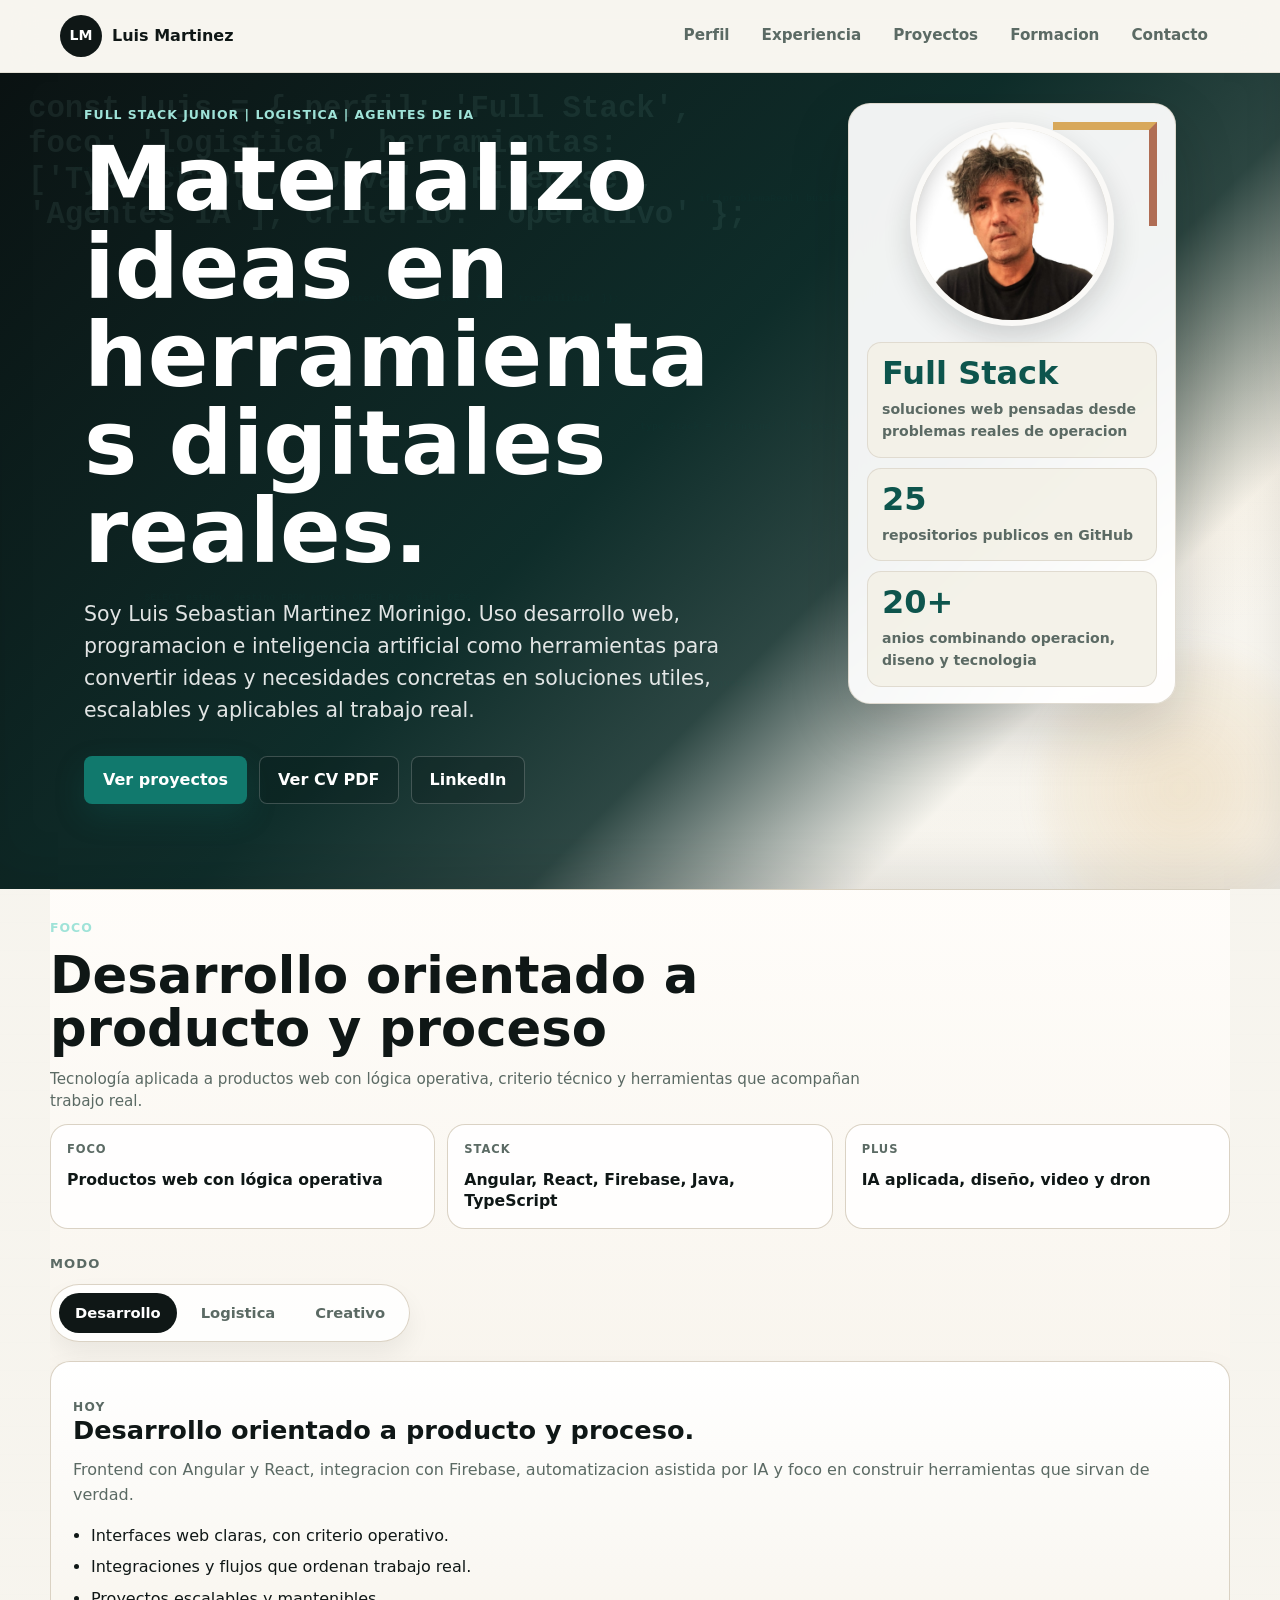
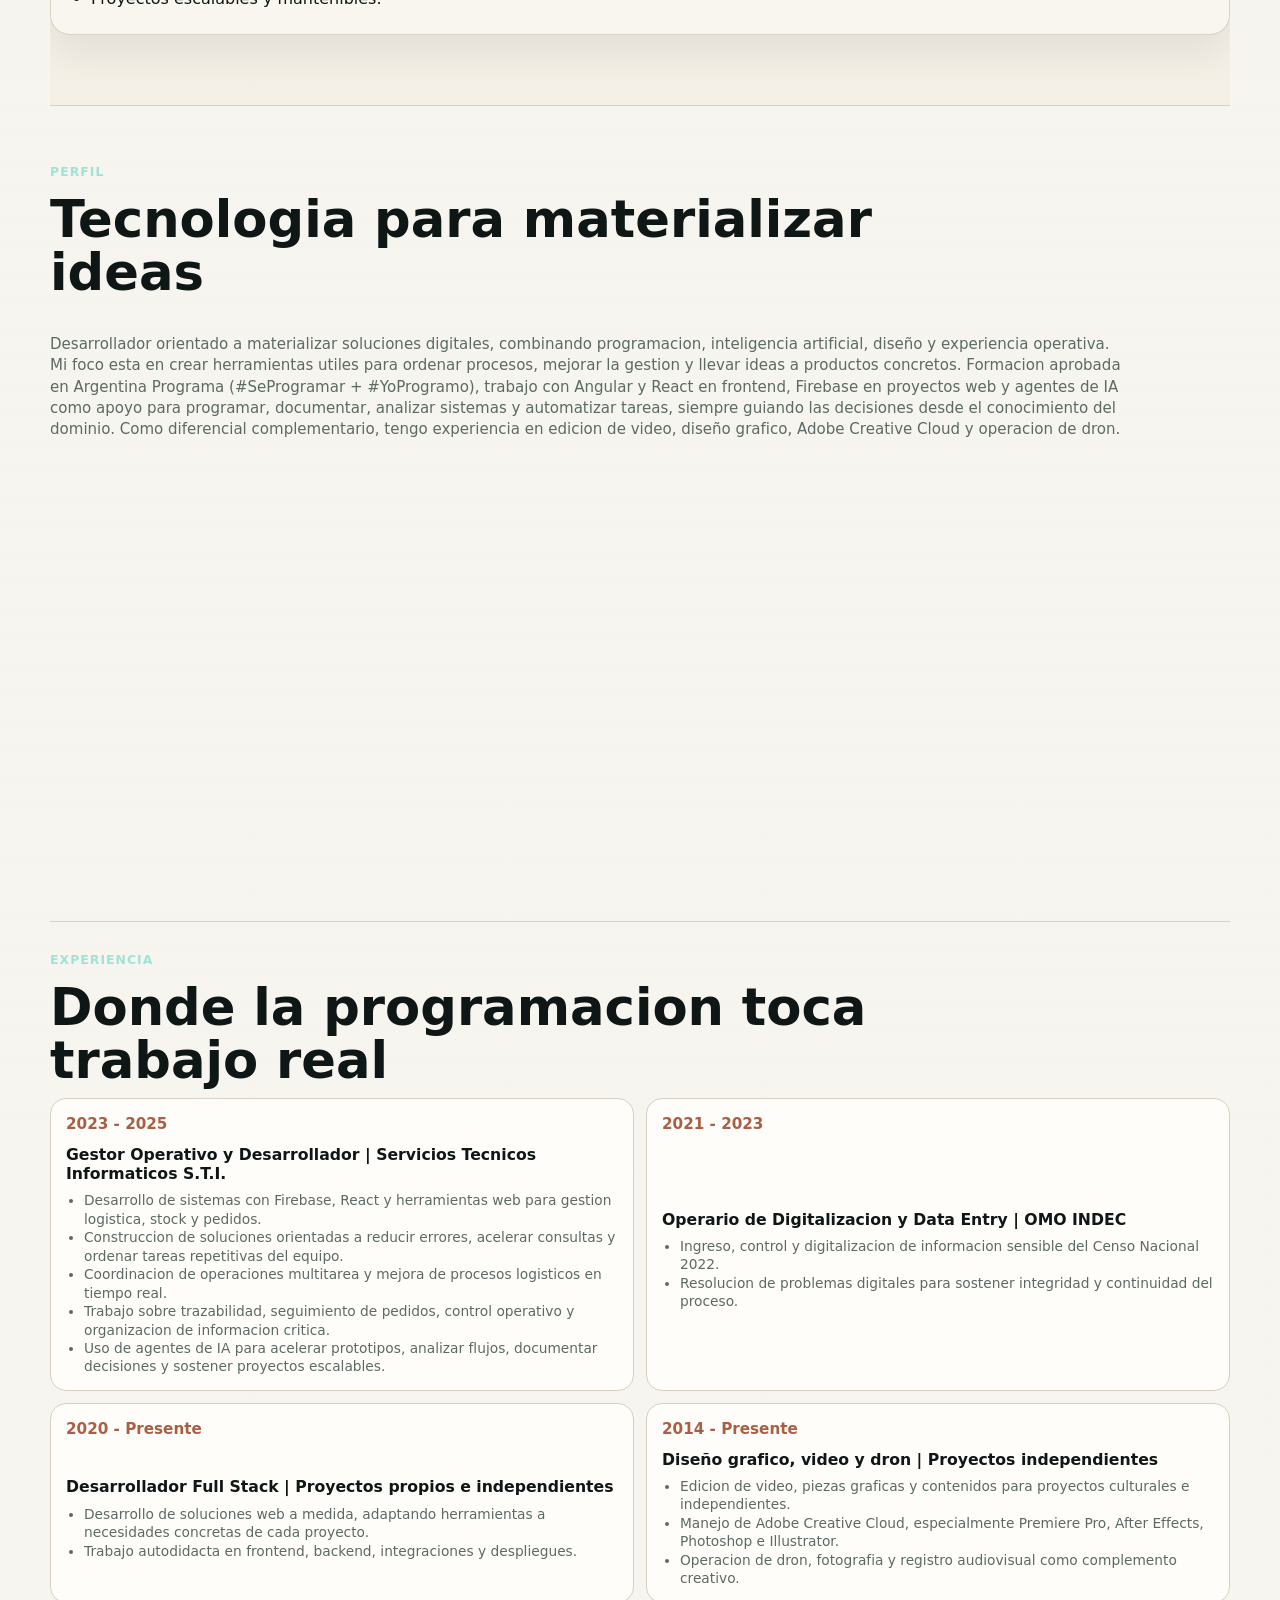
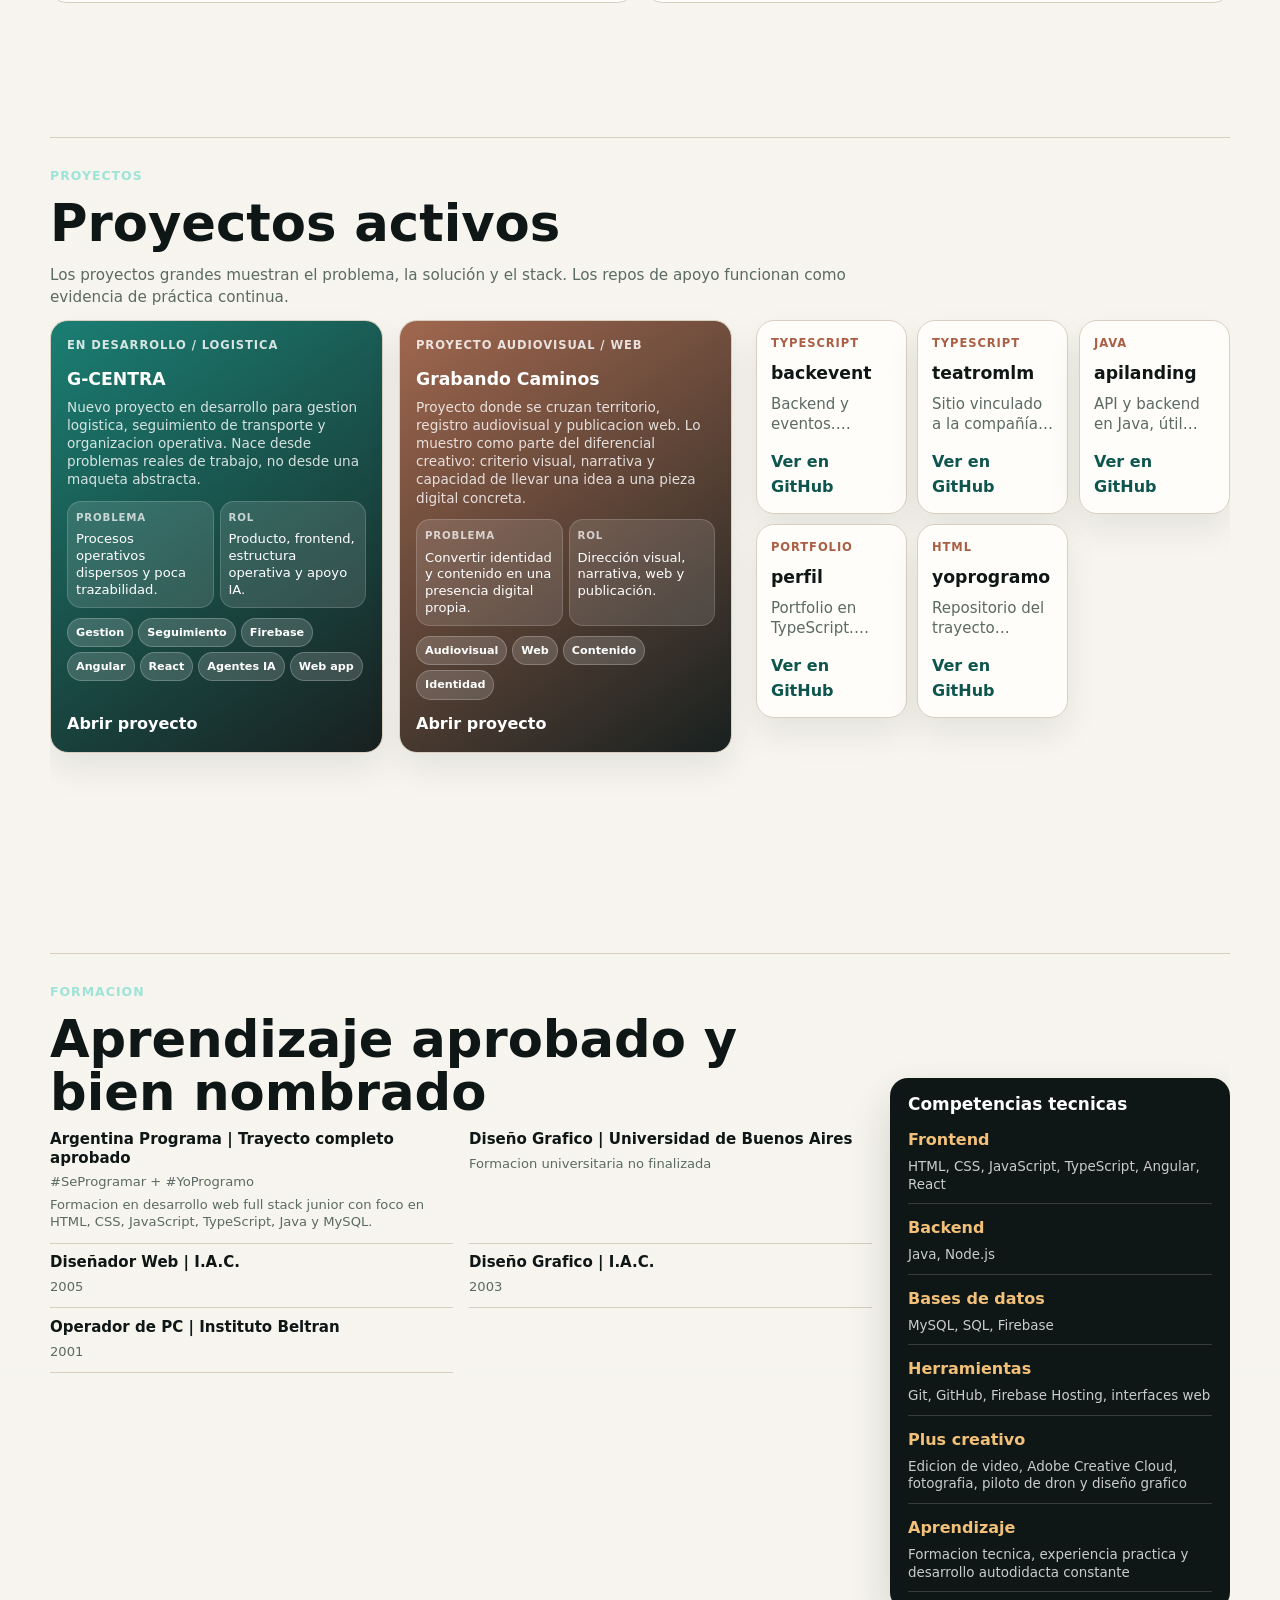
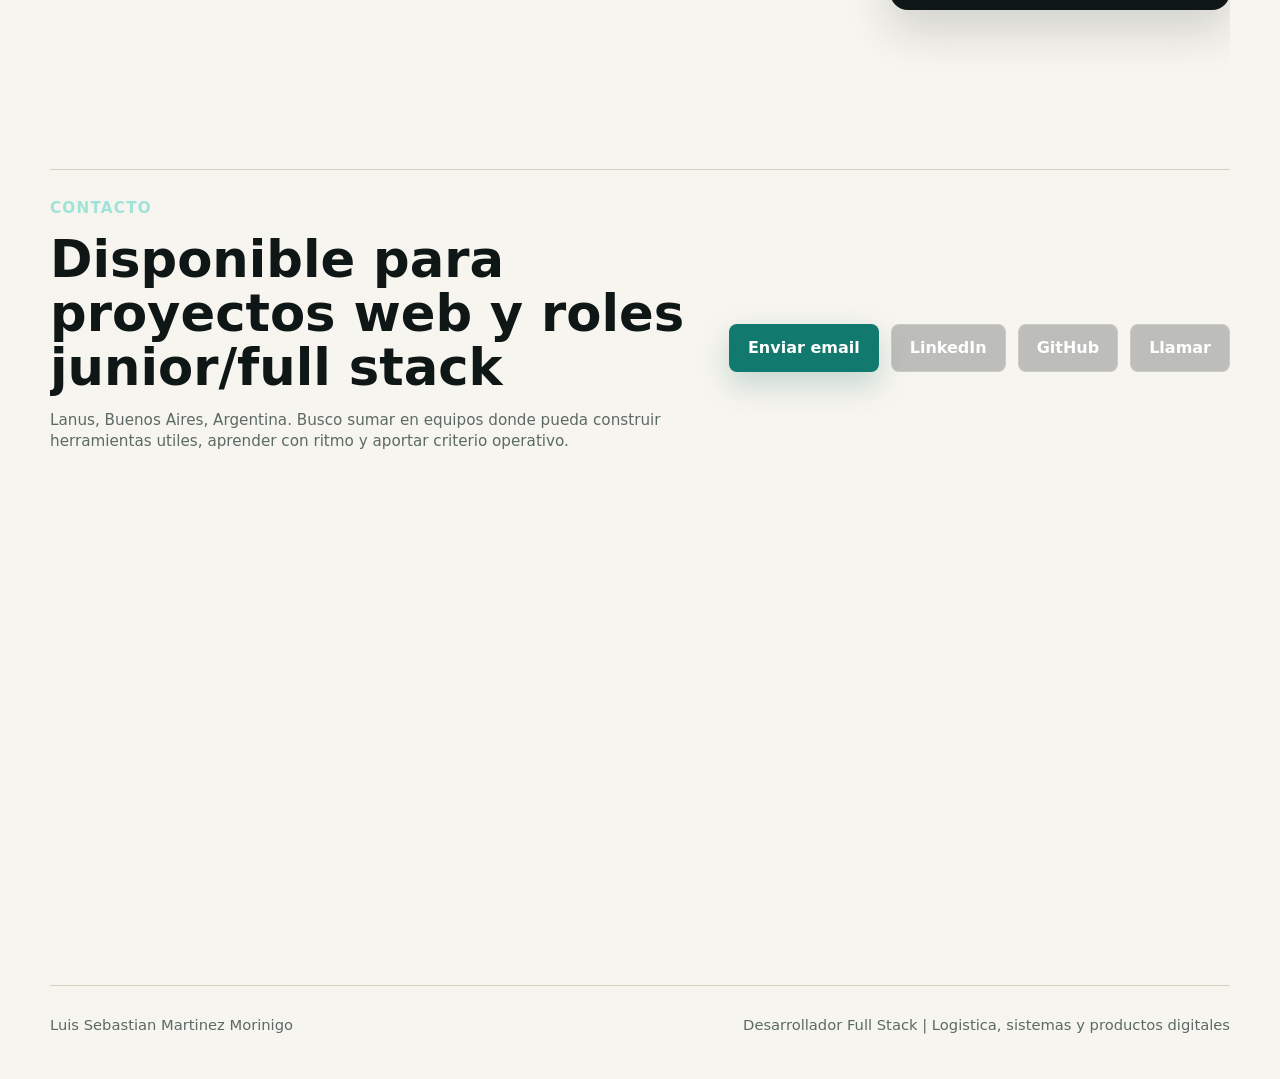
==== commit edd86dac: "Separa el foco en una seccion propia" ====
--- a/public/index.html
+++ b/public/index.html
@@ -8,10 +8,10 @@
       content="CV web de Luis Sebastian Martinez Morinigo, desarrollador full stack con experiencia en logistica, digitalizacion de procesos y produccion audiovisual."
     />
     <title>Luis Martinez | Desarrollador Full Stack</title>
-    <link rel="stylesheet" href="./styles.css?v=19" />
+    <link rel="stylesheet" href="./styles.css?v=20" />
   </head>
-  <body class="portfolio-cv">
-    <header class="site-header" id="inicio">
+  <body class="portfolio-cv" id="inicio">
+    <header class="site-header">
       <nav class="nav" aria-label="Navegacion principal">
         <a class="brand" href="#inicio" aria-label="Ir al inicio">
           <span class="brand-mark">LM</span>
@@ -63,73 +63,6 @@
               </a>
             </div>
 
-            <div class="hero-strip">
-              <article>
-                <span class="strip-label">Foco</span>
-                <strong>Productos web con lógica operativa</strong>
-              </article>
-              <article>
-                <span class="strip-label">Stack</span>
-                <strong>Angular, React, Firebase, Java, TypeScript</strong>
-              </article>
-              <article>
-                <span class="strip-label">Plus</span>
-                <strong>IA aplicada, diseño, video y dron</strong>
-              </article>
-            </div>
-
-            <div class="focus-switcher reveal-item" aria-label="Cambiar foco del perfil">
-              <span class="switcher-label">Modo</span>
-              <div class="segmented-control" role="tablist" aria-label="Foco profesional">
-                <button class="segment is-active" type="button" role="tab" aria-selected="true" data-focus-trigger="desarrollo">Desarrollo</button>
-                <button class="segment" type="button" role="tab" aria-selected="false" data-focus-trigger="logistica">Logistica</button>
-                <button class="segment" type="button" role="tab" aria-selected="false" data-focus-trigger="creativo">Creativo</button>
-              </div>
-            </div>
-
-            <div class="focus-panels reveal-item">
-              <article class="focus-panel is-active" data-focus-panel="desarrollo">
-                <p class="focus-kicker">Hoy</p>
-                <h2>Desarrollo orientado a producto y proceso.</h2>
-                <p>
-                  Frontend con Angular y React, integracion con Firebase, automatizacion asistida por IA
-                  y foco en construir herramientas que sirvan de verdad.
-                </p>
-                <ul class="focus-points">
-                  <li>Interfaces web claras, con criterio operativo.</li>
-                  <li>Integraciones y flujos que ordenan trabajo real.</li>
-                  <li>Proyectos escalables y mantenibles.</li>
-                </ul>
-              </article>
-
-              <article class="focus-panel" data-focus-panel="logistica">
-                <p class="focus-kicker">Experiencia</p>
-                <h2>Operacion, trazabilidad y mejora continua.</h2>
-                <p>
-                  Mi base viene de coordinar tareas, ordenar informacion critica, seguir pedidos
-                  y entender cómo se rompe un proceso cuando la herramienta no acompaña.
-                </p>
-                <ul class="focus-points">
-                  <li>Stock, pedidos y seguimiento.</li>
-                  <li>Procesos multitarea en tiempo real.</li>
-                  <li>Herramientas pensadas desde el uso cotidiano.</li>
-                </ul>
-              </article>
-
-              <article class="focus-panel" data-focus-panel="creativo">
-                <p class="focus-kicker">Diferencial</p>
-                <h2>Diseño, video y narrativa como capa extra.</h2>
-                <p>
-                  Sumé audiovisual, diseño grafico y dron como herramientas para comunicar mejor,
-                  presentar mejor y construir experiencias digitales con mas identidad.
-                </p>
-                <ul class="focus-points">
-                  <li>Adobe Creative Cloud y edición.</li>
-                  <li>Mirada visual para productos digitales.</li>
-                  <li>Capacidad de contar y mostrar proyectos.</li>
-                </ul>
-              </article>
-            </div>
           </div>
 
           <aside class="hero-panel reveal-item" aria-label="Resumen profesional">
@@ -153,6 +86,84 @@
               </div>
             </div>
           </aside>
+        </div>
+      </section>
+
+      <section class="section focus-section" id="foco" aria-labelledby="foco-title">
+        <div class="section-heading">
+          <p class="eyebrow">Foco</p>
+          <h2 id="foco-title">Desarrollo orientado a producto y proceso</h2>
+          <p class="section-intro">
+            Tecnología aplicada a productos web con lógica operativa, criterio técnico y herramientas que acompañan trabajo real.
+          </p>
+        </div>
+
+        <div class="hero-strip reveal-item">
+          <article>
+            <span class="strip-label">Foco</span>
+            <strong>Productos web con lógica operativa</strong>
+          </article>
+          <article>
+            <span class="strip-label">Stack</span>
+            <strong>Angular, React, Firebase, Java, TypeScript</strong>
+          </article>
+          <article>
+            <span class="strip-label">Plus</span>
+            <strong>IA aplicada, diseño, video y dron</strong>
+          </article>
+        </div>
+
+        <div class="focus-switcher reveal-item" aria-label="Cambiar foco del perfil">
+          <span class="switcher-label">Modo</span>
+          <div class="segmented-control" role="tablist" aria-label="Foco profesional">
+            <button class="segment is-active" type="button" role="tab" aria-selected="true" data-focus-trigger="desarrollo">Desarrollo</button>
+            <button class="segment" type="button" role="tab" aria-selected="false" data-focus-trigger="logistica">Logistica</button>
+            <button class="segment" type="button" role="tab" aria-selected="false" data-focus-trigger="creativo">Creativo</button>
+          </div>
+        </div>
+
+        <div class="focus-panels reveal-item">
+          <article class="focus-panel is-active" data-focus-panel="desarrollo">
+            <p class="focus-kicker">Hoy</p>
+            <h2>Desarrollo orientado a producto y proceso.</h2>
+            <p>
+              Frontend con Angular y React, integracion con Firebase, automatizacion asistida por IA
+              y foco en construir herramientas que sirvan de verdad.
+            </p>
+            <ul class="focus-points">
+              <li>Interfaces web claras, con criterio operativo.</li>
+              <li>Integraciones y flujos que ordenan trabajo real.</li>
+              <li>Proyectos escalables y mantenibles.</li>
+            </ul>
+          </article>
+
+          <article class="focus-panel" data-focus-panel="logistica">
+            <p class="focus-kicker">Experiencia</p>
+            <h2>Operacion, trazabilidad y mejora continua.</h2>
+            <p>
+              Mi base viene de coordinar tareas, ordenar informacion critica, seguir pedidos
+              y entender cómo se rompe un proceso cuando la herramienta no acompaña.
+            </p>
+            <ul class="focus-points">
+              <li>Stock, pedidos y seguimiento.</li>
+              <li>Procesos multitarea en tiempo real.</li>
+              <li>Herramientas pensadas desde el uso cotidiano.</li>
+            </ul>
+          </article>
+
+          <article class="focus-panel" data-focus-panel="creativo">
+            <p class="focus-kicker">Diferencial</p>
+            <h2>Diseño, video y narrativa como capa extra.</h2>
+            <p>
+              Sumé audiovisual, diseño grafico y dron como herramientas para comunicar mejor,
+              presentar mejor y construir experiencias digitales con mas identidad.
+            </p>
+            <ul class="focus-points">
+              <li>Adobe Creative Cloud y edición.</li>
+              <li>Mirada visual para productos digitales.</li>
+              <li>Capacidad de contar y mostrar proyectos.</li>
+            </ul>
+          </article>
         </div>
       </section>
 
--- a/public/styles.css
+++ b/public/styles.css
@@ -1410,6 +1410,69 @@
   color: rgba(255, 255, 255, 0.8);
 }
 
+.focus-section {
+  background:
+    linear-gradient(180deg, rgba(255, 253, 250, 0.96), rgba(244, 239, 229, 0.92));
+}
+
+.focus-section .hero-strip {
+  margin-top: 0;
+}
+
+.focus-section .hero-strip article {
+  min-height: 0;
+  background: rgba(255, 255, 255, 0.86);
+  border: 1px solid rgba(215, 207, 191, 0.92);
+  backdrop-filter: blur(10px);
+}
+
+.focus-section .strip-label {
+  color: var(--muted);
+}
+
+.focus-section .hero-strip strong {
+  color: var(--ink);
+}
+
+.focus-section .switcher-label {
+  color: var(--muted);
+}
+
+.focus-section .segmented-control {
+  background: rgba(255, 255, 255, 0.84);
+  border-color: rgba(215, 207, 191, 0.9);
+  box-shadow: 0 12px 24px rgba(15, 23, 22, 0.06);
+}
+
+.focus-section .segment {
+  color: var(--muted);
+}
+
+.focus-section .segment.is-active {
+  background: var(--ink);
+  color: #fff;
+}
+
+.focus-section .focus-panel {
+  background:
+    linear-gradient(180deg, rgba(255, 255, 255, 0.96), rgba(248, 245, 238, 0.96));
+  border-color: rgba(215, 207, 191, 0.92);
+  box-shadow: 0 18px 36px rgba(15, 23, 22, 0.08);
+}
+
+.focus-section .focus-kicker {
+  color: var(--clay);
+}
+
+.focus-section .focus-panel h2,
+.focus-section .focus-points {
+  color: var(--ink);
+}
+
+.focus-section .focus-panel p {
+  color: var(--muted);
+}
+
 .portfolio-cv .hero-panel {
   width: min(100%, 328px);
   margin-top: 12px;
